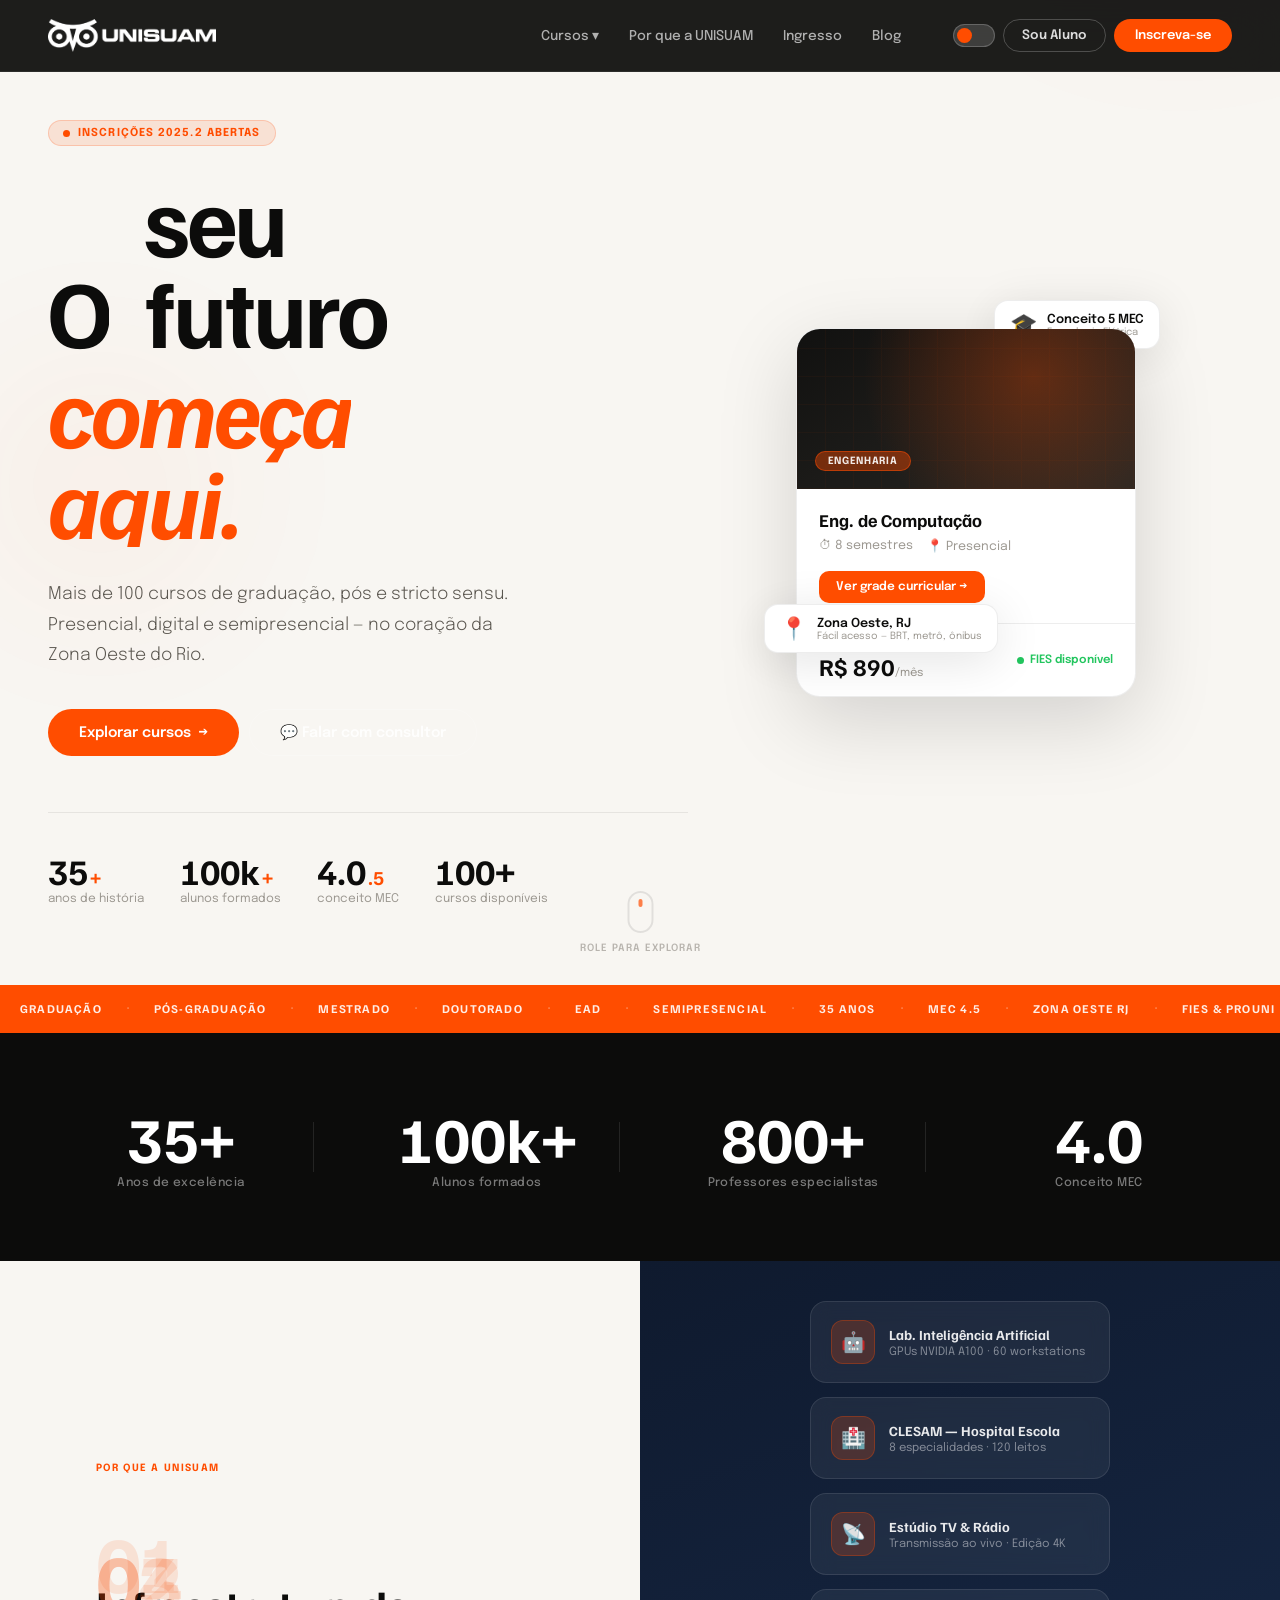
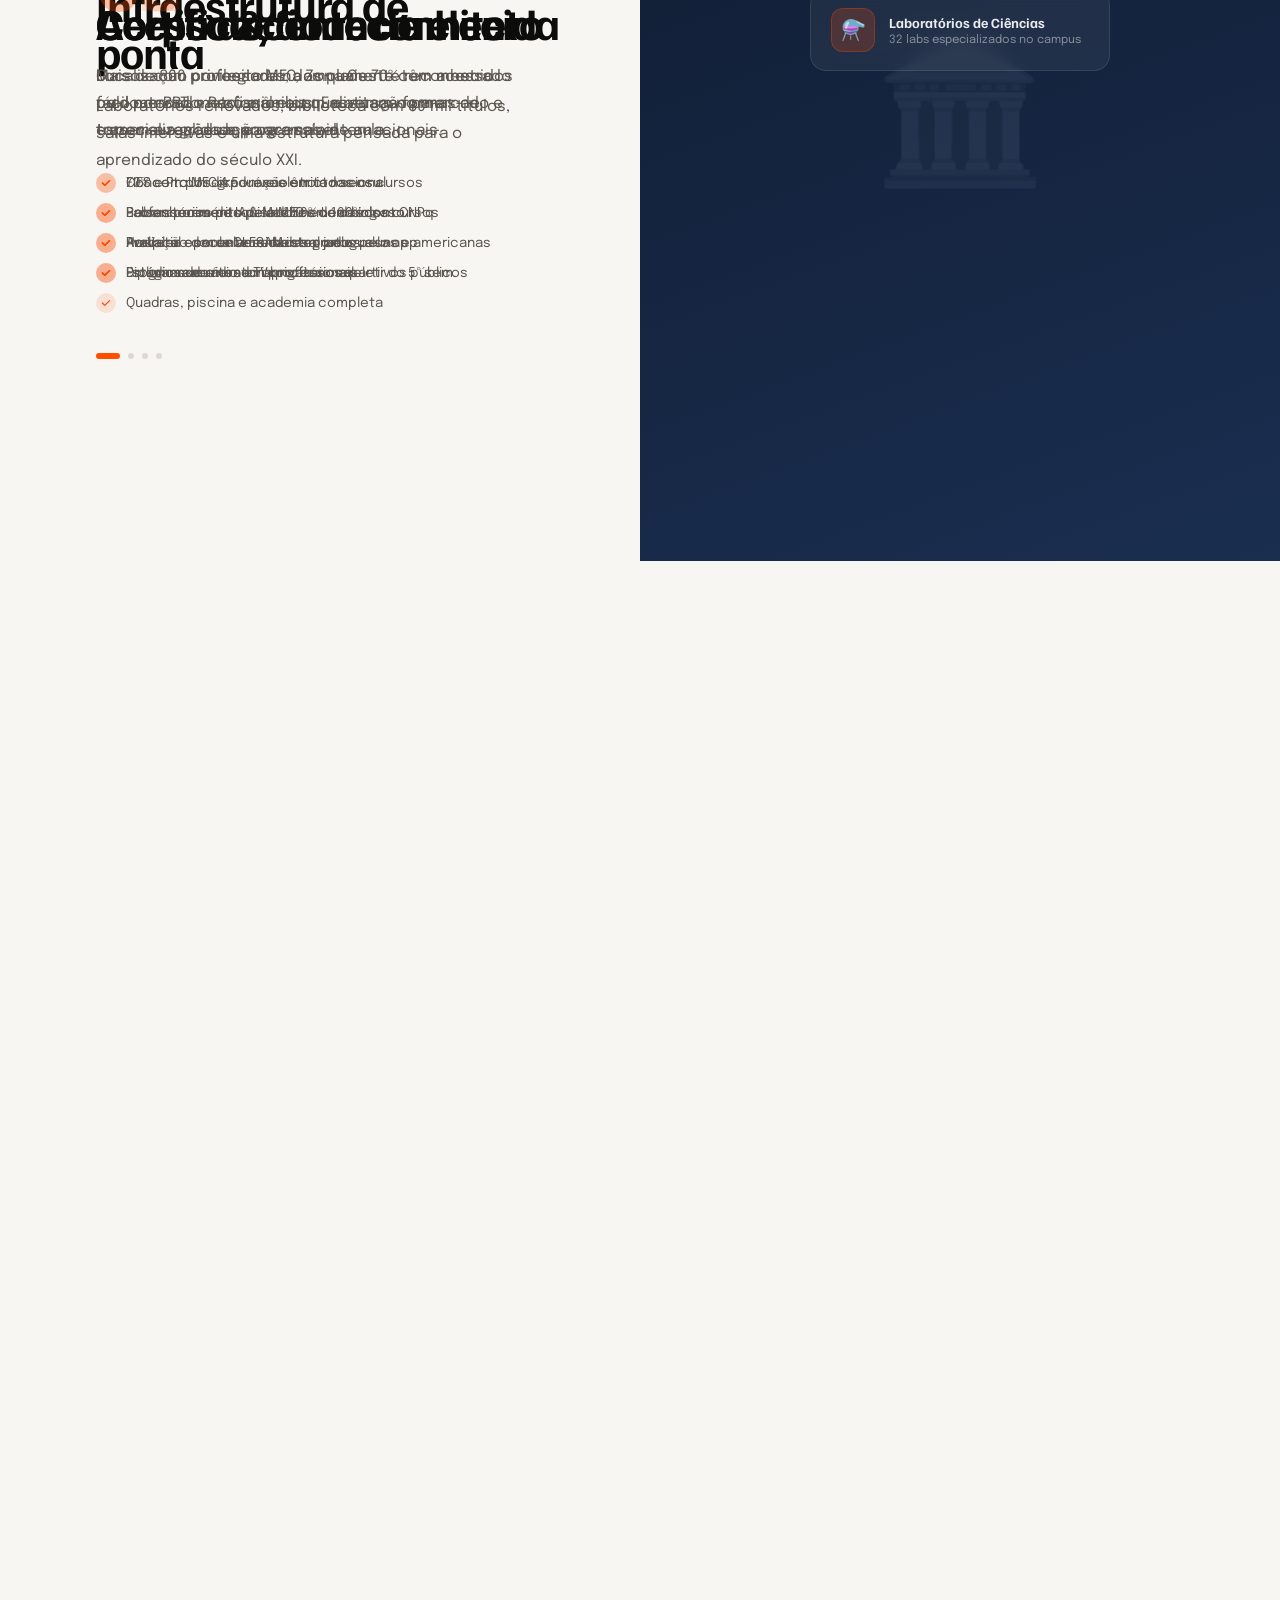
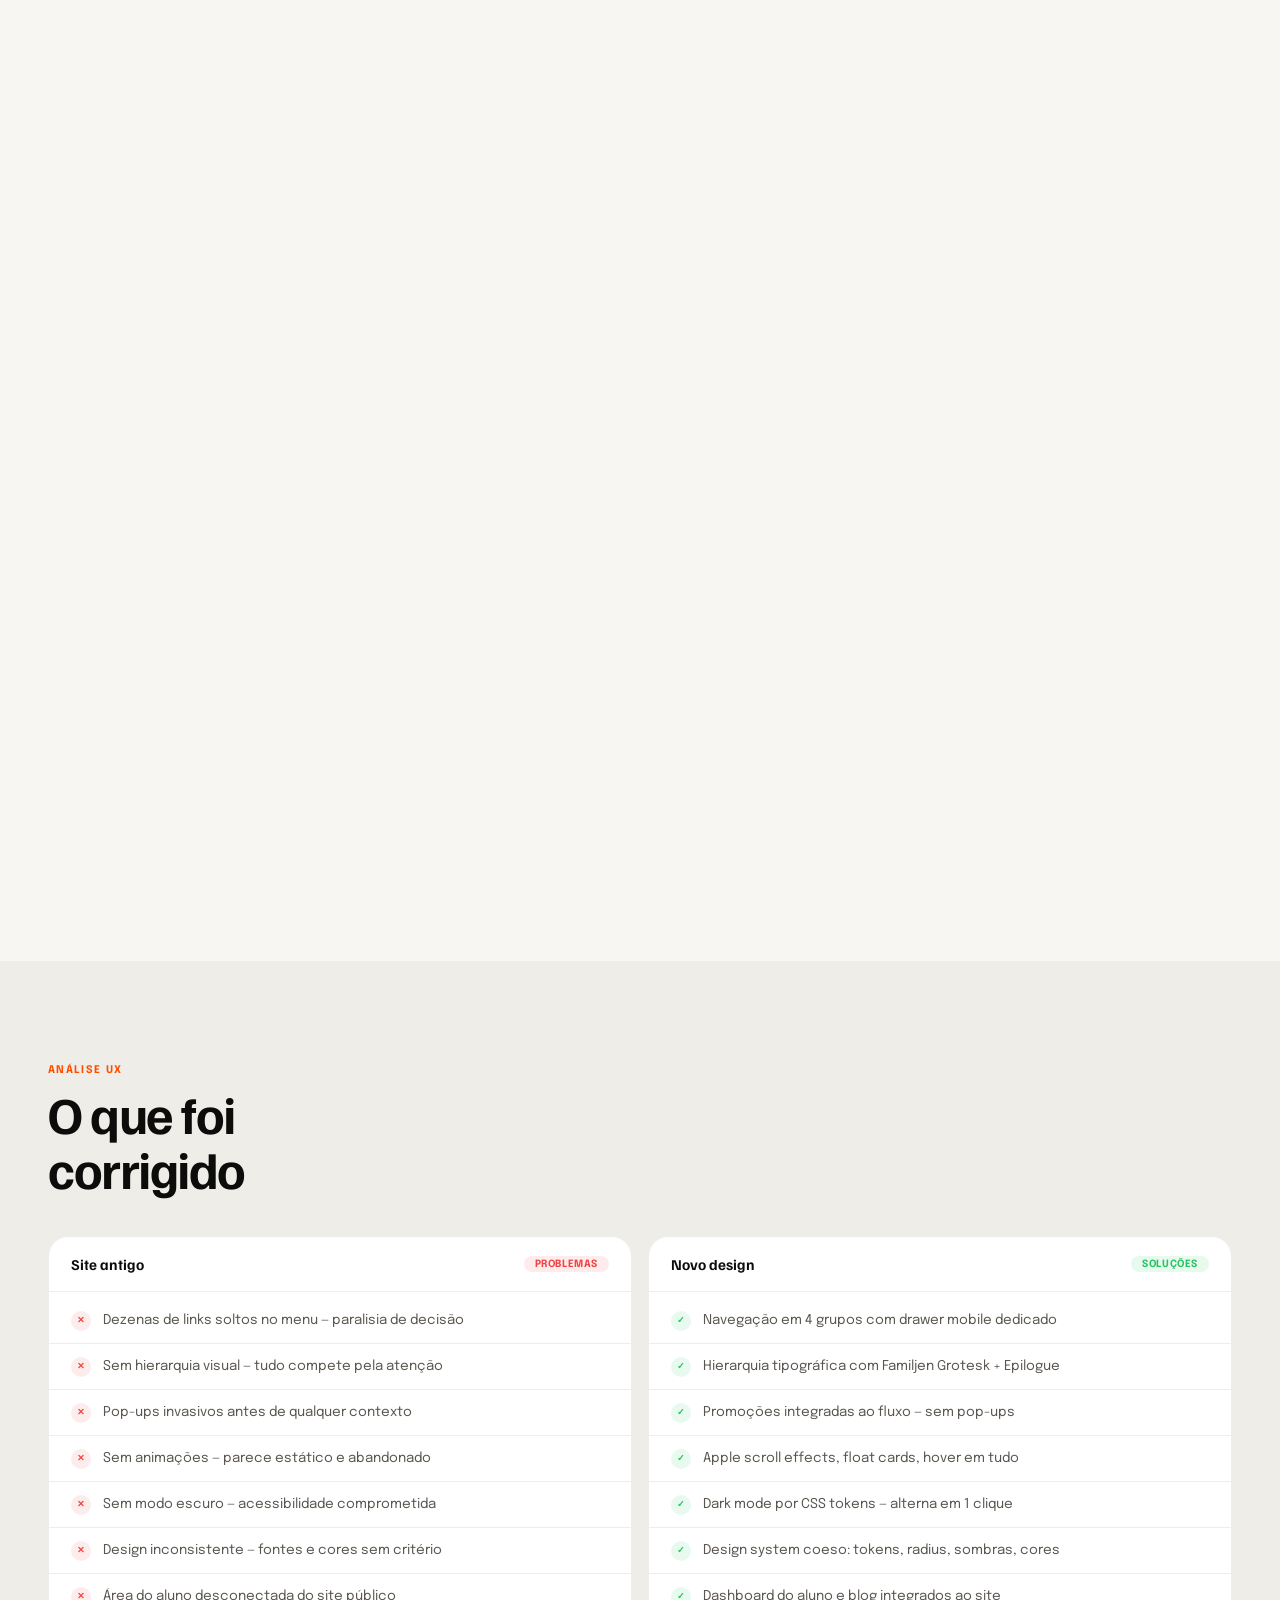
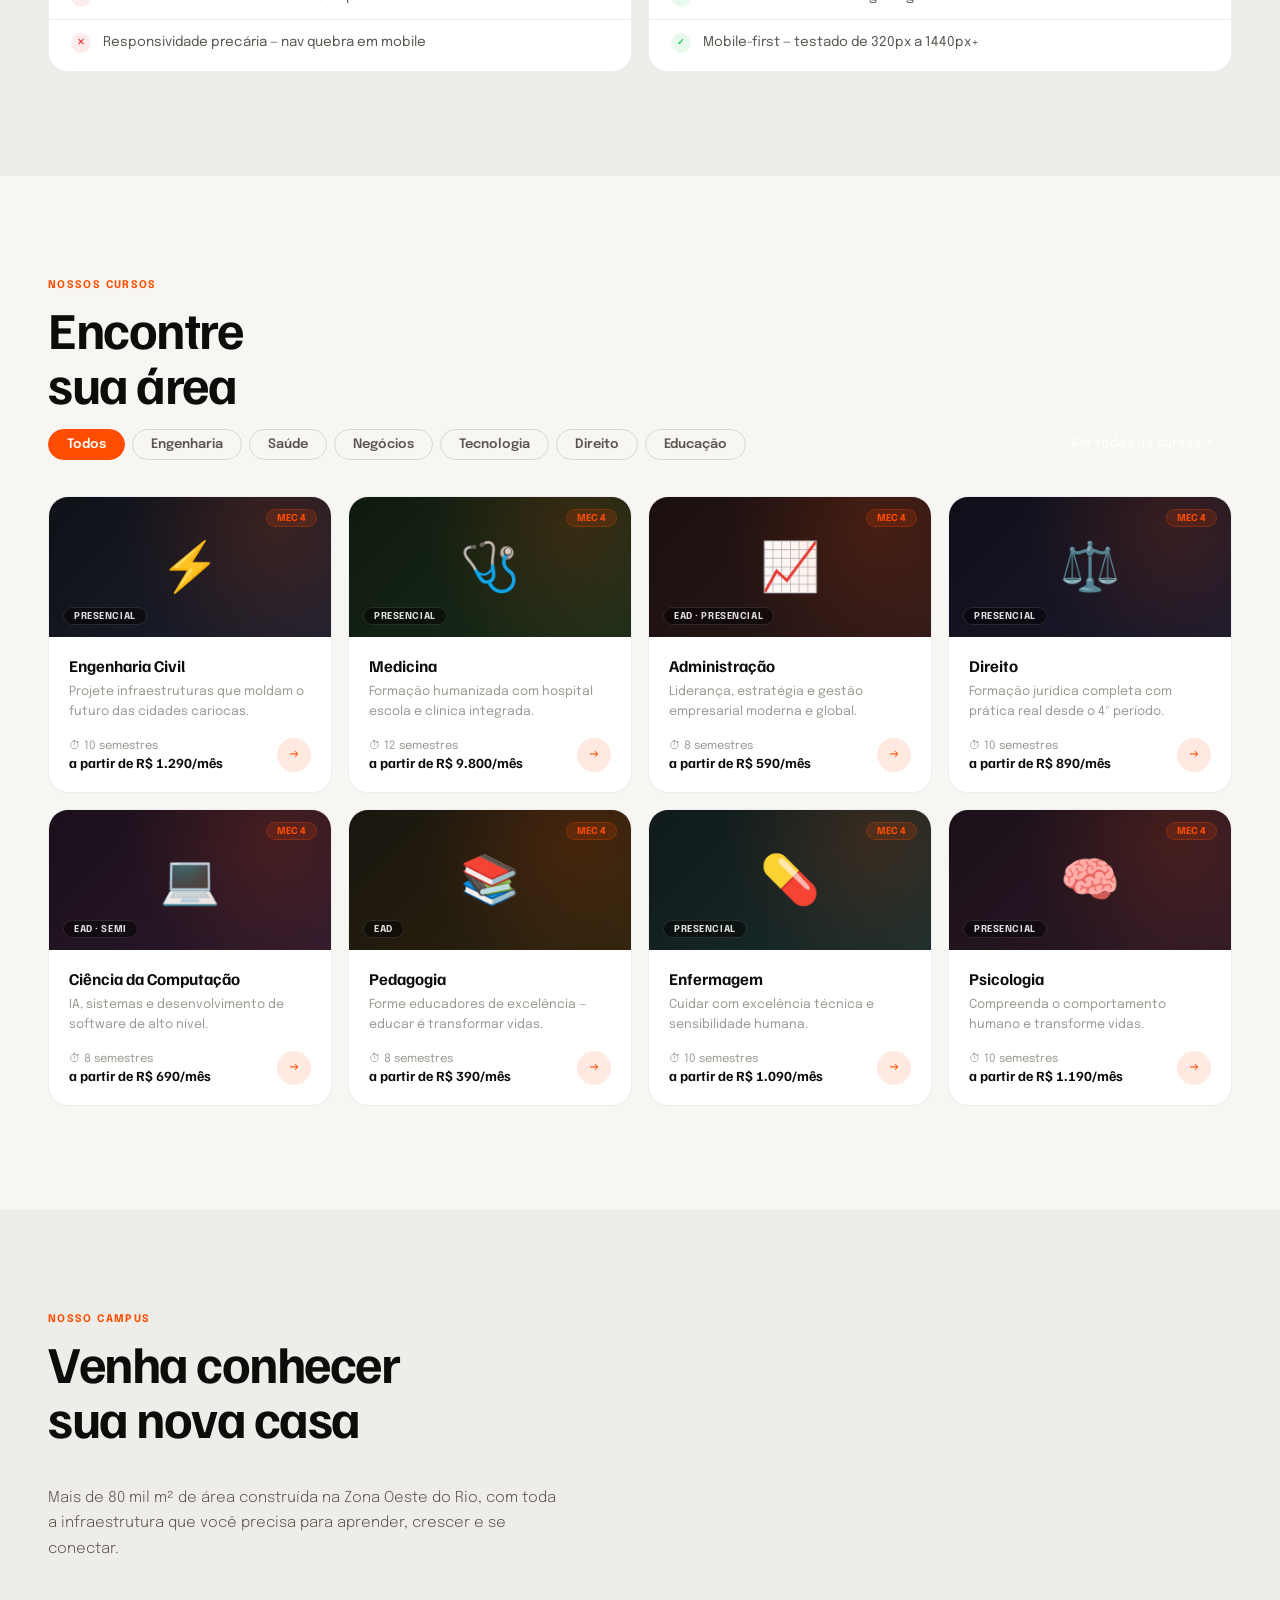
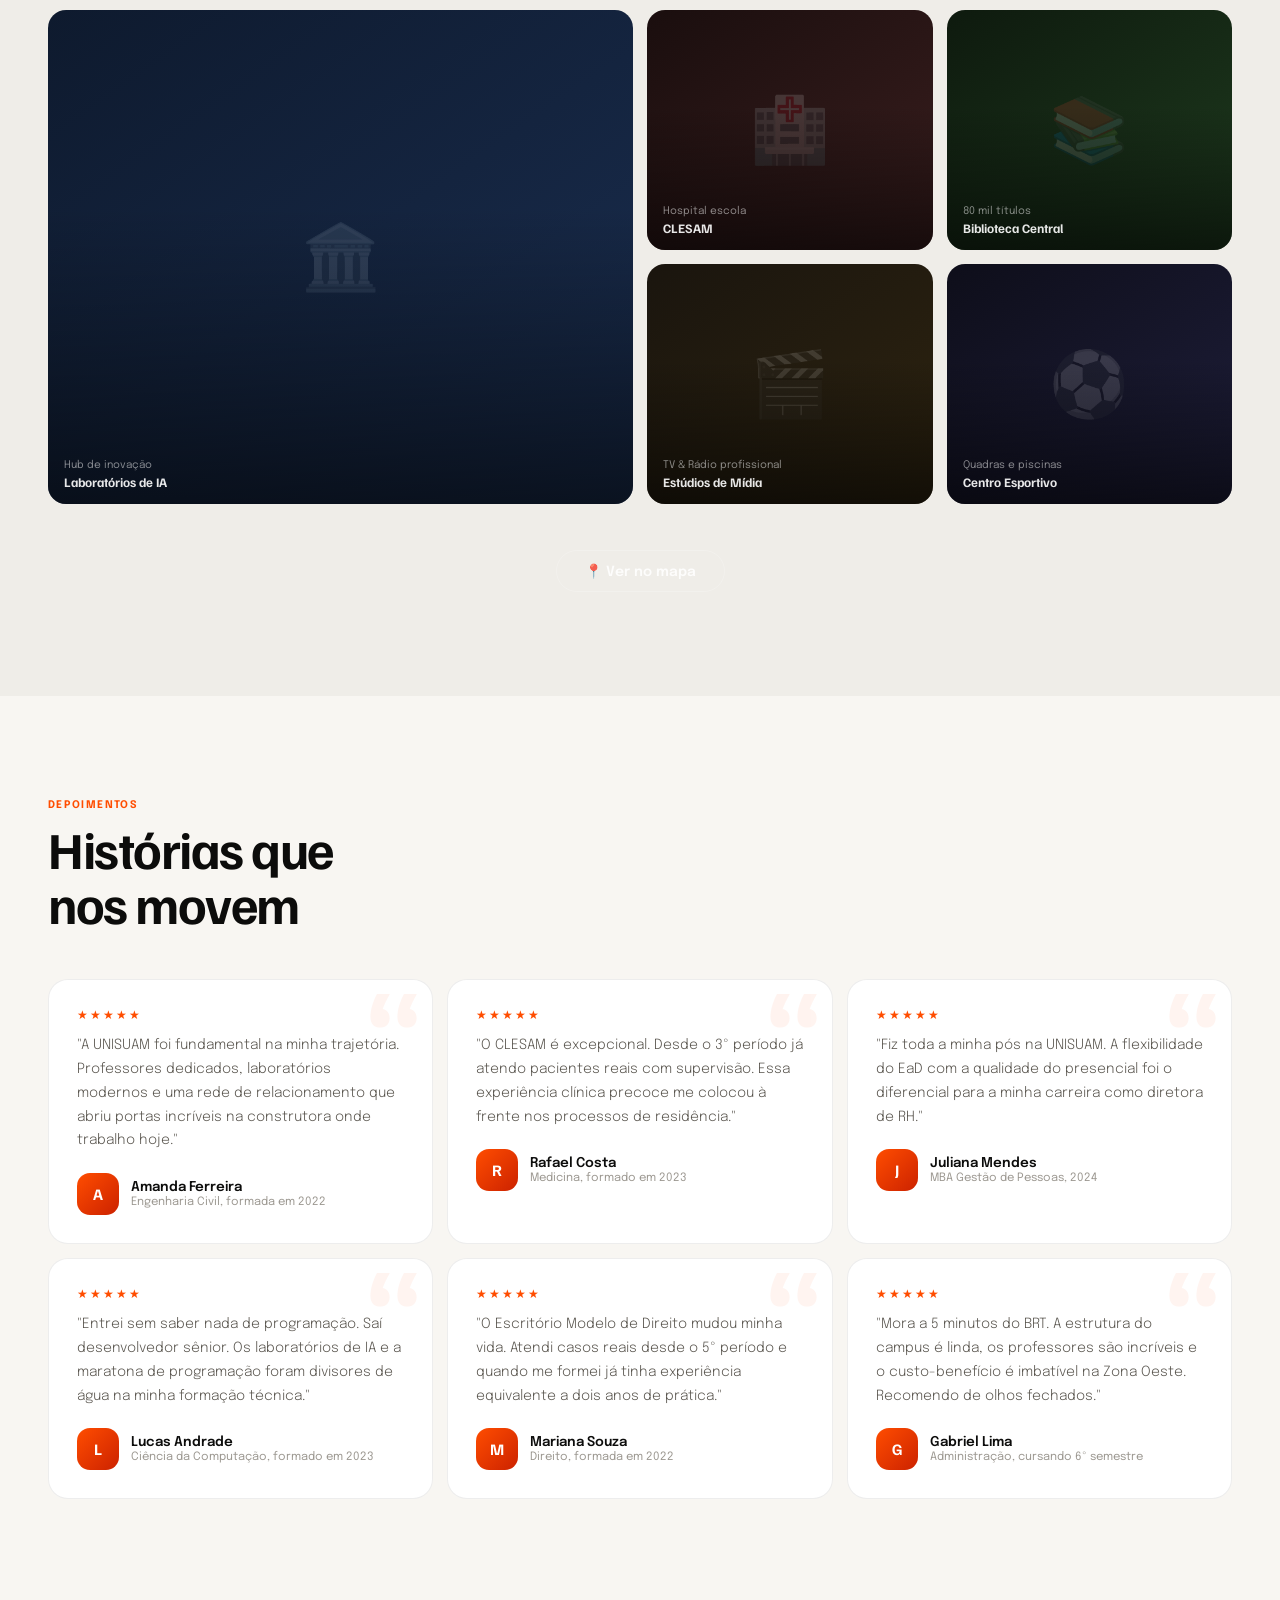
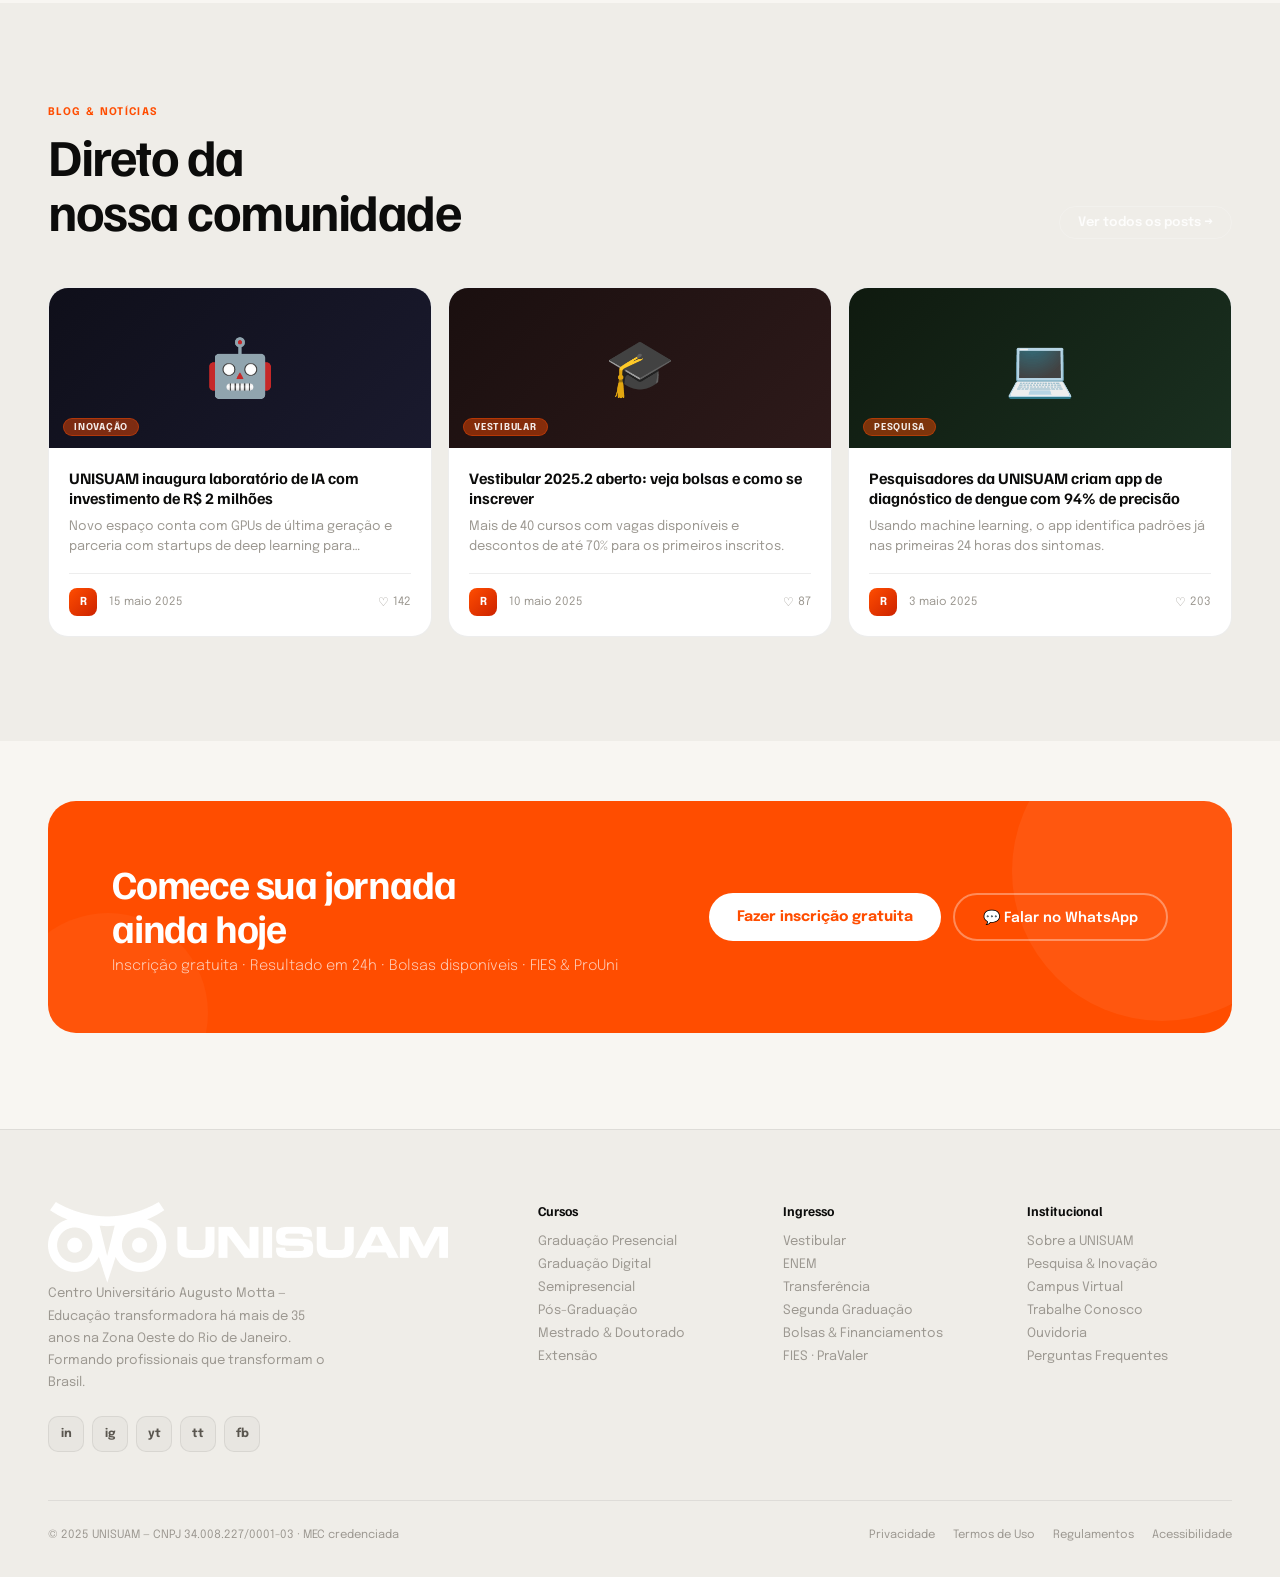
==== index.html @ 943c1421 "navbar" ====
<!DOCTYPE html>
<html lang="pt-BR" data-theme="light">
<head>
<meta charset="UTF-8">
<meta name="viewport" content="width=device-width, initial-scale=1.0">
<meta name="description" content="UNISUAM — Centro Universitário Augusto Motta. Mais de 100 cursos de graduação, pós e stricto sensu no coração da Zona Oeste do Rio de Janeiro.">
<title>UNISUAM — Sua jornada começa aqui</title>
<link rel="preconnect" href="https://fonts.googleapis.com">
<link rel="preconnect" href="https://fonts.gstatic.com" crossorigin>
<link href="https://fonts.googleapis.com/css2?family=Familjen+Grotesk:ital,wght@0,400;0,600;0,700;1,400&family=Epilogue:ital,wght@0,300;0,400;0,500;1,300&display=swap" rel="stylesheet">
<style>
/* ── TOKENS ───────────────────────────────────── */
:root{--o:#FF4D00;--o2:#FF6B2B;--o3:#CC3D00;--og:rgba(255,77,0,.12);--og2:rgba(255,77,0,.06);--bg:#F8F6F2;--bg2:#EFEDE8;--card:#FFFFFF;--surf:#E8E6E1;--surf2:#DDD9D2;--t1:#0C0C0B;--t2:#5A564F;--t3:#9C9891;--brd:rgba(0,0,0,.07);--brd2:rgba(0,0,0,.13);--sh:0 2px 20px rgba(0,0,0,.07);--sh2:0 8px 48px rgba(0,0,0,.11);--sh3:0 24px 80px rgba(0,0,0,.15);--fd:'Familjen Grotesk',sans-serif;--fb:'Epilogue',sans-serif;--r:14px;--rs:8px;--rp:999px;--ease:cubic-bezier(.4,0,.2,1);--spring:cubic-bezier(.34,1.56,.64,1)}
[data-theme="dark"]{--bg:#0E0E0D;--bg2:#141412;--card:#1C1B19;--surf:#252420;--surf2:#2E2D29;--t1:#F2EFE9;--t2:#908C84;--t3:#5A564F;--brd:rgba(255,255,255,.06);--brd2:rgba(255,255,255,.11);--sh:0 2px 20px rgba(0,0,0,.35);--sh2:0 8px 48px rgba(0,0,0,.55);--sh3:0 24px 80px rgba(0,0,0,.7)}
*,*::before,*::after{box-sizing:border-box;margin:0;padding:0}
html{font-size:16px;scroll-behavior:smooth}
body{font-family:var(--fb);background:var(--bg);color:var(--t1);-webkit-font-smoothing:antialiased;overflow-x:hidden;transition:background .35s var(--ease),color .35s var(--ease)}
a{text-decoration:none;color:inherit}img{display:block;max-width:100%}button{cursor:pointer;border:none;background:none;font-family:inherit}
/* scroll bar */
#scroll-bar{position:fixed;top:0;left:0;right:0;height:3px;background:var(--o);transform-origin:left;transform:scaleX(0);z-index:9999;transition:transform .1s linear}
/* NAV */
.nav{position:fixed;inset:0 0 auto;z-index:500;height:64px;display:flex;align-items:center;padding:0 20px;gap:10px;background:rgba(10,10,9,.92);backdrop-filter:blur(22px);-webkit-backdrop-filter:blur(22px);border-bottom:1px solid rgba(255,255,255,.07);transition:background .4s var(--ease),backdrop-filter .4s,border-color .4s,height .3s}
[data-theme="dark"] .nav,[data-theme="light"] .nav{background:rgba(10,10,9,.92)}
.nav.scrolled{background:rgba(10,10,9,.92);backdrop-filter:blur(22px);-webkit-backdrop-filter:blur(22px);border-bottom-color:rgba(255,255,255,.07);height:60px}
[data-theme="dark"] .nav.scrolled,[data-theme="light"] .nav.scrolled{background:rgba(10,10,9,.92)}
.nav-logo{display:flex;align-items:center;flex-shrink:0;margin-right:auto;position:relative;z-index:1}
.nav-logo img{height:30px;width:auto;display:block;object-fit:contain;transition:opacity .2s}
.nav-logo img:hover{opacity:.85}
.nav-links{display:none;gap:2px;align-items:center}
@media(min-width:960px){.nav-links{display:flex}.nav{padding:0 48px;height:72px}.nav.scrolled{height:64px}.nav-logo img{height:34px}}
.nl{font-size:13.5px;font-weight:500;color:rgba(255,255,255,.65);padding:8px 14px;border-radius:var(--rs);transition:all .2s;white-space:nowrap}
.nl:hover{color:#fff;background:rgba(255,255,255,.08)}
.nl-drop{position:relative}
.nl-drop:hover .nl-dropdown{opacity:1;pointer-events:all;transform:translateX(-50%) translateY(0)}
.nl-dropdown{position:absolute;top:calc(100% + 8px);left:50%;transform:translateX(-50%) translateY(-8px);background:var(--card);border:1px solid var(--brd2);border-radius:14px;padding:8px;min-width:180px;box-shadow:var(--sh2);opacity:0;pointer-events:none;transition:all .25s var(--ease);z-index:100}
.nl-dropdown a{display:block;font-size:13px;color:var(--t2);padding:8px 12px;border-radius:8px;transition:all .15s}
.nl-dropdown a:hover{color:var(--t1);background:var(--surf)}
.nav-end{display:flex;align-items:center;gap:8px;margin-left:auto}
@media(min-width:960px){.nav-end{margin-left:28px}}
.t-pill{width:42px;height:23px;border-radius:var(--rp);background:rgba(255,255,255,.15);border:1px solid rgba(255,255,255,.2);position:relative;cursor:pointer;flex-shrink:0;transition:background .3s}
.t-pill::after{content:'';position:absolute;top:3px;left:3px;width:15px;height:15px;background:var(--o);border-radius:50%;transition:transform .3s var(--ease)}
[data-theme="dark"] .t-pill::after{transform:translateX(19px)}
.btn{display:inline-flex;align-items:center;justify-content:center;gap:7px;font-family:var(--fb);font-weight:600;font-size:13px;border-radius:var(--rp);transition:all .22s var(--ease);cursor:pointer;white-space:nowrap;position:relative;overflow:hidden}
.btn::after{content:'';position:absolute;inset:0;background:rgba(255,255,255,0);transition:background .2s}
.btn:hover::after{background:rgba(255,255,255,.08)}
.btn-ghost{padding:9px 18px;color:rgba(255,255,255,.85);border:1px solid rgba(255,255,255,.22);background:transparent}
.btn-ghost:hover{background:rgba(255,255,255,.1);border-color:rgba(255,255,255,.35);color:#fff}
.btn-fill{padding:9px 20px;background:var(--o);color:#fff;border:1px solid transparent}
.btn-fill:hover{background:var(--o2);transform:translateY(-2px);box-shadow:0 8px 28px rgba(255,77,0,.35)}
.ham{display:flex;flex-direction:column;justify-content:center;gap:5px;width:34px;height:34px;padding:5px;border-radius:9px;cursor:pointer;transition:background .2s}
.ham:hover{background:rgba(255,255,255,.1)}
.ham span{display:block;height:2px;border-radius:1px;background:#fff;transition:all .3s var(--ease);transform-origin:center}
.ham.open span:nth-child(1){transform:translateY(7px) rotate(45deg)}
.ham.open span:nth-child(2){opacity:0;transform:scaleX(0)}
.ham.open span:nth-child(3){transform:translateY(-7px) rotate(-45deg)}
@media(min-width:960px){.ham{display:none}}
.drawer{position:fixed;inset:64px 0 0;background:var(--bg);z-index:450;padding:16px 20px 32px;display:flex;flex-direction:column;gap:2px;transform:translateX(105%);transition:transform .4s var(--ease);overflow-y:auto;border-top:1px solid var(--brd)}
.drawer.open{transform:none}
@media(min-width:960px){.drawer{display:none!important}}
.drawer-link{font-size:16px;font-weight:600;color:var(--t2);padding:14px 16px;border-radius:12px;border-bottom:1px solid var(--brd);transition:all .2s;display:flex;align-items:center;justify-content:space-between}
.drawer-link::after{content:'→';font-size:14px;color:var(--t3)}
.drawer-link:hover{background:var(--surf);color:var(--t1);border-color:transparent}
.drawer-actions{display:flex;gap:10px;margin-top:20px;padding-top:20px;border-top:1px solid var(--brd)}
.drawer-actions .btn{flex:1;padding:14px;font-size:14px}
/* HERO */
.hero{min-height:100svh;position:relative;display:flex;flex-direction:column;justify-content:center;padding:110px 20px 80px;overflow:hidden}
.hero-bg-orb{position:absolute;border-radius:50%;pointer-events:none;filter:blur(80px);opacity:.3}
.orb-1{width:600px;height:600px;background:radial-gradient(circle,rgba(255,77,0,.4) 0%,transparent 70%);top:-200px;right:-200px;animation:orb-drift 12s ease-in-out infinite}
.orb-2{width:400px;height:400px;background:radial-gradient(circle,rgba(255,77,0,.2) 0%,transparent 70%);bottom:-100px;left:-100px;animation:orb-drift 16s ease-in-out infinite reverse}
@keyframes orb-drift{0%,100%{transform:translate(0,0) scale(1)}33%{transform:translate(30px,-20px) scale(1.05)}66%{transform:translate(-20px,30px) scale(.95)}}
@media(min-width:960px){.hero{display:grid;grid-template-columns:55% 45%;align-items:center;gap:0;padding:120px 48px 80px;max-width:1320px;margin:0 auto;min-height:100vh}}
.hero-left{position:relative;z-index:1;max-width:640px}
.hero-chip{display:inline-flex;align-items:center;gap:8px;font-size:11px;font-weight:700;letter-spacing:.1em;text-transform:uppercase;color:var(--o);background:var(--og);border:1px solid rgba(255,77,0,.2);padding:6px 14px;border-radius:var(--rp);margin-bottom:28px;opacity:0;transform:translateY(20px);animation:slide-up .6s var(--ease) .2s forwards}
.hero-chip i{width:7px;height:7px;border-radius:50%;background:var(--o);animation:blink 2.2s ease-in-out infinite;flex-shrink:0;font-style:normal}
@keyframes blink{0%,100%{opacity:1}50%{opacity:.25}}
@keyframes slide-up{to{opacity:1;transform:none}}
.hero-h1{font-family:var(--fd);font-size:clamp(52px,10vw,96px);font-weight:700;line-height:.95;letter-spacing:-3px;color:var(--t1);margin-bottom:24px}
.hero-h1 .word{overflow:hidden;display:inline-block;margin-right:.2em}
.hero-h1 .word span{display:inline-block;transform:translateY(110%);transition:transform .7s var(--ease)}
.hero-h1.revealed .word span{transform:none}
.hero-h1 em{font-style:italic;color:var(--o)}
.hero-p{font-size:clamp(15px,2vw,17.5px);font-weight:300;color:var(--t2);line-height:1.75;max-width:460px;margin-bottom:38px;opacity:0;animation:slide-up .6s var(--ease) .8s forwards}
.hero-btns{display:flex;flex-wrap:wrap;gap:10px;margin-bottom:56px;opacity:0;animation:slide-up .6s var(--ease) 1s forwards}
.hero-btns .btn{font-size:14.5px;padding:14px 30px}
.hero-data{display:flex;flex-wrap:wrap;gap:36px;padding-top:40px;border-top:1px solid var(--brd);opacity:0;animation:slide-up .6s var(--ease) 1.2s forwards}
.hd-num{font-family:var(--fd);font-size:36px;font-weight:700;line-height:1;color:var(--t1);margin-bottom:4px;display:flex;align-items:baseline;gap:2px}
.hd-num sup{color:var(--o);font-size:.55em;font-weight:700}
.hd-lbl{font-size:12px;color:var(--t3)}
.hero-right{position:relative;display:flex;justify-content:center;align-items:center;padding-top:60px;min-height:480px}
@media(min-width:960px){.hero-right{padding-top:0;min-height:0}}
.hero-visual-wrap{position:relative;width:min(340px,90vw);opacity:0;animation:slide-up .8s var(--ease) .6s forwards}
.hv-card{background:var(--card);border:1px solid var(--brd);border-radius:24px;box-shadow:var(--sh3);overflow:hidden;animation:float 7s ease-in-out infinite}
@keyframes float{0%,100%{transform:translateY(0)}50%{transform:translateY(-12px)}}
.hvc-top{height:160px;background:linear-gradient(145deg,#111110 0%,#2a2824 100%);position:relative;overflow:hidden;display:flex;align-items:flex-end;padding:18px}
.hvc-top::before{content:'';position:absolute;inset:0;background:radial-gradient(circle at 70% 30%,rgba(255,77,0,.3) 0%,transparent 65%)}
.hvc-mono{position:absolute;inset:0;opacity:.04;background-image:repeating-linear-gradient(0deg,var(--o) 0,var(--o) 1px,transparent 1px,transparent 28px),repeating-linear-gradient(90deg,var(--o) 0,var(--o) 1px,transparent 1px,transparent 28px)}
.hvc-badge{position:relative;z-index:1;font-size:10px;font-weight:700;letter-spacing:.07em;text-transform:uppercase;color:rgba(255,255,255,.9);background:rgba(255,77,0,.4);backdrop-filter:blur(8px);border:1px solid rgba(255,77,0,.5);padding:4px 12px;border-radius:var(--rp)}
.hvc-body{padding:20px 22px}
.hvc-name{font-family:var(--fd);font-size:18px;font-weight:700;color:var(--t1);margin-bottom:7px}
.hvc-meta{display:flex;gap:14px;font-size:12.5px;color:var(--t3);margin-bottom:18px}
.hvc-foot{display:flex;align-items:center;justify-content:space-between;padding:15px 22px;border-top:1px solid var(--brd)}
.hvc-price small{display:block;font-size:10px;color:var(--t3);margin-bottom:2px}
.hvc-price strong{font-family:var(--fd);font-size:24px;font-weight:700;color:var(--t1)}
.hvc-price span{font-size:11.5px;color:var(--t3)}
.hvc-avail{display:flex;align-items:center;gap:6px;font-size:11.5px;font-weight:600;color:#22c55e}
.hvc-avail::before{content:'';width:7px;height:7px;border-radius:50%;background:#22c55e;flex-shrink:0}
.fchip{position:absolute;background:var(--card);border:1px solid var(--brd);border-radius:14px;padding:11px 15px;box-shadow:var(--sh2);display:flex;align-items:center;gap:10px}
.fchip-1{top:-28px;right:-24px;animation:drift1 9s ease-in-out infinite}
.fchip-2{bottom:44px;left:-32px;animation:drift2 11s ease-in-out infinite}
@keyframes drift1{0%,100%{transform:translateY(0) rotate(-1deg)}50%{transform:translateY(-8px) rotate(-1deg)}}
@keyframes drift2{0%,100%{transform:translateY(0) rotate(1deg)}50%{transform:translateY(-6px) rotate(1deg)}}
.fchip-icon{font-size:22px;flex-shrink:0}
.fchip-text{font-size:12.5px;font-weight:600;color:var(--t1);white-space:nowrap}
.fchip-sub{font-size:10px;color:var(--t3);margin-top:1px}
.hero-scroll-hint{position:absolute;bottom:32px;left:50%;transform:translateX(-50%);display:flex;flex-direction:column;align-items:center;gap:10px;opacity:0;animation:fade-in 1s var(--ease) 1.8s forwards}
@keyframes fade-in{to{opacity:.7}}
.scroll-wheel{width:26px;height:42px;border:2px solid var(--brd2);border-radius:var(--rp);position:relative}
.scroll-wheel::after{content:'';position:absolute;top:6px;left:50%;transform:translateX(-50%);width:4px;height:8px;background:var(--o);border-radius:var(--rp);animation:wheel 2s ease-in-out infinite}
@keyframes wheel{0%{opacity:1;transform:translateX(-50%) translateY(0)}100%{opacity:0;transform:translateX(-50%) translateY(16px)}}
.hero-scroll-hint span{font-size:10px;font-weight:600;color:var(--t3);letter-spacing:.1em;text-transform:uppercase}
/* TAPE */
.tape{overflow:hidden;background:var(--o);padding:15px 0;white-space:nowrap}
.tape-track{display:inline-flex;animation:tape 24s linear infinite}
.tape-item{font-family:var(--fd);font-size:12px;font-weight:700;letter-spacing:.1em;text-transform:uppercase;color:rgba(255,255,255,.9);padding:0 20px;display:inline-block}
.tape-dot{color:rgba(255,255,255,.3);padding:0 4px;display:inline-block}
@keyframes tape{to{transform:translateX(-50%)}}
/* METRICS */
.metrics{background:var(--t1);padding:56px 20px}
@media(min-width:960px){.metrics{padding:72px 48px}}
.metrics-inner{max-width:1320px;margin:0 auto;display:grid;grid-template-columns:repeat(2,1fr);gap:40px}
@media(min-width:640px){.metrics-inner{grid-template-columns:repeat(4,1fr)}}
.metric{text-align:center;position:relative}
.metric::after{content:'';position:absolute;right:0;top:20%;bottom:20%;width:1px;background:rgba(255,255,255,.1)}
.metric:last-child::after{display:none}
.metric-num{font-family:var(--fd);font-size:clamp(40px,6vw,64px);font-weight:700;line-height:1;color:#fff;margin-bottom:8px;display:flex;align-items:baseline;justify-content:center;gap:4px}
.metric-num sup{color:var(--o);font-size:.5em;font-weight:700}
.metric-lbl{font-size:12px;color:rgba(255,255,255,.45);font-weight:500;letter-spacing:.04em}
/* STICKY FEATURES */
.features-wrap{position:relative}
.fs-track{height:500vh;position:relative}
.fs-sticky{position:sticky;top:0;height:100vh;overflow:hidden;display:flex;align-items:stretch}
.fs-left{position:relative;width:50%;display:flex;flex-direction:column;justify-content:center;padding:60px 48px;background:var(--bg);z-index:2}
@media(min-width:1200px){.fs-left{padding:80px 80px 80px 96px}}
.fs-eyebrow{font-size:10px;font-weight:700;letter-spacing:.13em;text-transform:uppercase;color:var(--o);margin-bottom:48px}
.fs-item{position:absolute;opacity:0;transform:translateY(40px);transition:opacity .5s var(--ease),transform .5s var(--ease);pointer-events:none;padding:0 48px 0 0}
.fs-item.active{opacity:1;transform:none;position:relative;pointer-events:all}
.fs-item-num{font-family:var(--fd);font-size:80px;font-weight:700;color:var(--og);line-height:1;margin-bottom:-20px;letter-spacing:-3px}
.fs-item h2{font-family:var(--fd);font-size:clamp(28px,3.5vw,44px);font-weight:700;letter-spacing:-1.2px;line-height:1.08;color:var(--t1);margin-bottom:18px}
.fs-item p{font-size:15.5px;color:var(--t2);line-height:1.75;max-width:420px;margin-bottom:28px}
.fs-item ul{list-style:none;display:flex;flex-direction:column;gap:10px}
.fs-item ul li{display:flex;align-items:center;gap:10px;font-size:13.5px;color:var(--t2)}
.fs-item ul li::before{content:'';width:20px;height:20px;border-radius:50%;flex-shrink:0;background:var(--og) url("data:image/svg+xml,%3Csvg xmlns='http://www.w3.org/2000/svg' viewBox='0 0 20 20' fill='%23FF4D00'%3E%3Cpath d='M16.707 5.293a1 1 0 010 1.414l-8 8a1 1 0 01-1.414 0l-4-4a1 1 0 011.414-1.414L8 12.586l7.293-7.293a1 1 0 011.414 0z'/%3E%3C/svg%3E") center/12px no-repeat}
.fs-dots{display:flex;gap:8px;margin-top:40px}
.fs-dot{width:6px;height:6px;border-radius:50%;background:var(--surf2);transition:all .3s;cursor:pointer}
.fs-dot.on{width:24px;border-radius:3px;background:var(--o)}
.fs-right{width:50%;position:relative;overflow:hidden}
.fs-visual{position:absolute;inset:0;opacity:0;transition:opacity .6s var(--ease);display:flex;align-items:center;justify-content:center}
.fs-visual.active{opacity:1}
.fs-visual-inner{width:100%;height:100%;position:relative;overflow:hidden}
.fsv-1{background:linear-gradient(160deg,#0f1a2e 0%,#1a2e50 100%)}
.fsv-2{background:linear-gradient(160deg,#0f1f0f 0%,#1a3020 100%)}
.fsv-3{background:linear-gradient(160deg,#1a1a0f 0%,#2e2c10 100%)}
.fsv-4{background:linear-gradient(160deg,#1f0f1f 0%,#2e1030 100%)}
.fsv-icon{font-size:140px;opacity:.08;position:absolute;top:50%;left:50%;transform:translate(-50%,-50%)}
.fsv-cards{position:relative;z-index:1;display:flex;flex-direction:column;gap:14px;padding:40px;width:100%;max-width:380px;margin:0 auto}
.fsv-card{background:rgba(255,255,255,.06);border:1px solid rgba(255,255,255,.1);border-radius:16px;padding:18px 20px;backdrop-filter:blur(10px);display:flex;align-items:center;gap:14px}
.fsv-card-icon{width:44px;height:44px;border-radius:12px;background:rgba(255,77,0,.2);border:1px solid rgba(255,77,0,.3);display:flex;align-items:center;justify-content:center;font-size:20px;flex-shrink:0}
.fsv-card-title{font-family:var(--fd);font-size:14px;font-weight:700;color:rgba(255,255,255,.9);margin-bottom:3px}
.fsv-card-sub{font-size:11.5px;color:rgba(255,255,255,.45)}
@media(max-width:767px){.fs-track{height:auto}.fs-sticky{position:relative;height:auto;flex-direction:column}.fs-left{width:100%;padding:60px 20px 40px}.fs-right{width:100%;height:320px}.fs-item{position:static!important;opacity:1!important;transform:none!important;display:none}.fs-item.active{display:block}.fs-dots{justify-content:flex-start}}
/* SHARED */
.section-inner{max-width:1320px;margin:0 auto}
.eyebrow{font-size:10.5px;font-weight:700;letter-spacing:.13em;text-transform:uppercase;color:var(--o);margin-bottom:12px;display:block}
.sec-h2{font-family:var(--fd);font-size:clamp(30px,4.5vw,52px);font-weight:700;letter-spacing:-1.5px;line-height:1.05;color:var(--t1);margin-bottom:40px}
/* CRITIQUE */
.critique{padding:80px 20px;background:var(--bg2)}
@media(min-width:960px){.critique{padding:104px 48px}}
.crit-inner{max-width:1320px;margin:0 auto}
.crit-grid{display:grid;gap:16px}
@media(min-width:640px){.crit-grid{grid-template-columns:1fr 1fr}}
.crit-card{background:var(--card);border-radius:20px;border:1px solid var(--brd);overflow:hidden}
.crit-head{padding:18px 22px;border-bottom:1px solid var(--brd);display:flex;align-items:center;justify-content:space-between}
.crit-head h3{font-family:var(--fd);font-size:15px;font-weight:700;color:var(--t1)}
.ctag{font-size:10px;font-weight:700;letter-spacing:.06em;text-transform:uppercase;padding:3px 11px;border-radius:var(--rp)}
.ctag-bad{background:rgba(239,68,68,.1);color:#ef4444}
.ctag-good{background:rgba(34,197,94,.1);color:#22c55e}
.crit-items{list-style:none;padding:6px 0}
.ci{display:flex;align-items:flex-start;gap:12px;padding:12px 22px;font-size:13.5px;color:var(--t2);line-height:1.55;border-bottom:1px solid var(--brd);transition:background .15s}
.ci:last-child{border-bottom:none}
.ci:hover{background:var(--bg2)}
.ci-icon{width:20px;height:20px;border-radius:50%;display:flex;align-items:center;justify-content:center;font-size:9px;font-weight:800;flex-shrink:0;margin-top:1px}
.ci-icon.bad{background:rgba(239,68,68,.1);color:#ef4444}
.ci-icon.good{background:rgba(34,197,94,.1);color:#22c55e}
/* COURSES */
.courses{padding:80px 20px}
@media(min-width:960px){.courses{padding:104px 48px}}
.courses-top{display:flex;flex-direction:column;gap:20px;margin-bottom:36px}
@media(min-width:640px){.courses-top{flex-direction:row;align-items:flex-end;justify-content:space-between}}
.pills{display:flex;flex-wrap:wrap;gap:7px;margin-top:18px}
.pill{font-size:13px;font-weight:600;padding:8px 18px;border-radius:var(--rp);border:1px solid var(--brd2);color:var(--t2);background:transparent;cursor:pointer;transition:all .2s}
.pill:hover,.pill.on{background:var(--o);color:#fff;border-color:var(--o)}
@media(max-width:639px){.c-scroll-wrap{overflow-x:auto;scroll-snap-type:x mandatory;-webkit-overflow-scrolling:touch;margin:0 -20px;padding:0 20px 16px;scrollbar-width:none}.c-scroll-wrap::-webkit-scrollbar{display:none}.c-grid{display:flex;gap:14px;width:max-content}.c-card{width:270px;scroll-snap-align:start}}
@media(min-width:640px){.c-grid{display:grid;grid-template-columns:repeat(auto-fill,minmax(270px,1fr));gap:16px}}
.c-card{background:var(--card);border:1px solid var(--brd);border-radius:20px;overflow:hidden;cursor:pointer;transition:transform .28s var(--ease),box-shadow .28s var(--ease),border-color .28s;position:relative}
.c-card:hover{transform:translateY(-6px) scale(1.01);box-shadow:var(--sh3);border-color:rgba(255,77,0,.25)}
.c-card.hidden{display:none}
.c-thumb{height:140px;display:flex;align-items:center;justify-content:center;font-size:48px;position:relative;overflow:hidden}
.ct-1{background:linear-gradient(135deg,#0f1117 0%,#1e2030 100%)}
.ct-2{background:linear-gradient(135deg,#0f1a0f 0%,#1a2e1a 100%)}
.ct-3{background:linear-gradient(135deg,#1a0f0f 0%,#2e1a1a 100%)}
.ct-4{background:linear-gradient(135deg,#0f0f1a 0%,#1a1a2e 100%)}
.ct-5{background:linear-gradient(135deg,#1a0f1a 0%,#2e1a2e 100%)}
.ct-6{background:linear-gradient(135deg,#1a160f 0%,#2e240f 100%)}
.ct-7{background:linear-gradient(135deg,#101a1a 0%,#1a2e2e 100%)}
.ct-8{background:linear-gradient(135deg,#1a101a 0%,#2e1a28 100%)}
.c-thumb::after{content:'';position:absolute;inset:0;background:radial-gradient(circle at 80% 20%,rgba(255,77,0,.15) 0%,transparent 60%)}
.c-modal-tag{position:absolute;bottom:12px;left:14px;font-size:9.5px;font-weight:700;letter-spacing:.06em;text-transform:uppercase;color:rgba(255,255,255,.85);background:rgba(0,0,0,.45);backdrop-filter:blur(6px);border:1px solid rgba(255,255,255,.12);padding:3px 10px;border-radius:var(--rp);z-index:1}
.c-mec{position:absolute;top:12px;right:14px;font-size:9.5px;font-weight:700;color:var(--o);background:rgba(255,77,0,.15);backdrop-filter:blur(6px);border:1px solid rgba(255,77,0,.25);padding:3px 10px;border-radius:var(--rp);z-index:1}
.c-body{padding:18px 20px 20px}
.c-name{font-family:var(--fd);font-size:16.5px;font-weight:700;color:var(--t1);margin-bottom:6px}
.c-desc{font-size:12.5px;color:var(--t3);line-height:1.55;margin-bottom:16px;min-height:40px}
.c-foot{display:flex;align-items:center;justify-content:space-between}
.c-meta{display:flex;flex-direction:column;gap:2px}
.c-dur{font-size:11.5px;color:var(--t3)}
.c-price{font-family:var(--fd);font-size:14px;font-weight:700;color:var(--t1)}
.c-arrow{width:34px;height:34px;border-radius:50%;background:var(--og);color:var(--o);display:flex;align-items:center;justify-content:center;font-size:14px;transition:all .22s;flex-shrink:0}
.c-card:hover .c-arrow{background:var(--o);color:#fff;transform:scale(1.1)}
/* MODAL */
.modal-overlay{position:fixed;inset:0;background:rgba(12,12,11,.6);backdrop-filter:blur(8px);z-index:800;display:flex;align-items:flex-end;opacity:0;pointer-events:none;transition:opacity .3s var(--ease)}
@media(min-width:640px){.modal-overlay{align-items:center;justify-content:center}}
.modal-overlay.open{opacity:1;pointer-events:all}
.modal-box{background:var(--card);border-radius:28px 28px 0 0;width:100%;max-height:92vh;overflow-y:auto;transform:translateY(100%);transition:transform .45s var(--spring)}
@media(min-width:640px){.modal-box{border-radius:28px;width:min(900px,95vw);max-height:88vh;transform:translateY(40px) scale(.97)}}
.modal-overlay.open .modal-box{transform:none}
.modal-handle{width:40px;height:5px;background:var(--surf2);border-radius:var(--rp);margin:12px auto 0}
@media(min-width:640px){.modal-handle{display:none}}
.modal-hero{height:180px;position:relative;overflow:hidden;display:flex;align-items:flex-end;padding:20px 28px}
@media(min-width:640px){.modal-hero{height:220px}}
.modal-hero-emoji{font-size:80px;position:absolute;top:50%;right:32px;transform:translateY(-50%);opacity:.18}
.modal-hero-badge{position:relative;z-index:1;font-size:11px;font-weight:700;letter-spacing:.07em;text-transform:uppercase;color:rgba(255,255,255,.9);background:rgba(255,77,0,.4);backdrop-filter:blur(8px);border:1px solid rgba(255,77,0,.5);padding:5px 14px;border-radius:var(--rp)}
.modal-body{padding:24px 28px 36px}
@media(min-width:640px){.modal-body{padding:32px 40px 48px}}
.modal-close{position:absolute;top:16px;right:16px;width:34px;height:34px;border-radius:50%;background:rgba(0,0,0,.3);backdrop-filter:blur(6px);color:#fff;font-size:16px;display:flex;align-items:center;justify-content:center;cursor:pointer;z-index:10;transition:all .2s}
.modal-close:hover{background:rgba(255,77,0,.5);transform:scale(1.1)}
.modal-title{font-family:var(--fd);font-size:clamp(22px,4vw,32px);font-weight:700;letter-spacing:-.8px;color:var(--t1);margin-bottom:8px}
.modal-meta{display:flex;flex-wrap:wrap;gap:14px;margin-bottom:24px}
.modal-meta span{font-size:13px;color:var(--t2);display:flex;align-items:center;gap:5px}
.modal-tabs{display:flex;gap:4px;border-bottom:1px solid var(--brd);margin-bottom:28px;overflow-x:auto;scrollbar-width:none}
.modal-tabs::-webkit-scrollbar{display:none}
.mtab{font-size:13px;font-weight:600;padding:10px 16px;color:var(--t3);border-bottom:2px solid transparent;white-space:nowrap;cursor:pointer;transition:all .2s;margin-bottom:-1px}
.mtab.on{color:var(--o);border-bottom-color:var(--o)}
.mtab:hover{color:var(--t1)}
.modal-panel{display:none}
.modal-panel.on{display:block}
.curriculum-grid{display:grid;gap:12px}
@media(min-width:640px){.curriculum-grid{grid-template-columns:1fr 1fr}}
.sem-block{background:var(--bg2);border-radius:14px;padding:16px 18px;border:1px solid var(--brd)}
.sem-label{font-family:var(--fd);font-size:11px;font-weight:700;letter-spacing:.08em;text-transform:uppercase;color:var(--o);margin-bottom:10px}
.sem-block ul{list-style:none}
.sem-block li{font-size:12.5px;color:var(--t2);padding:5px 0;border-bottom:1px solid var(--brd);display:flex;align-items:center;gap:7px}
.sem-block li:last-child{border-bottom:none}
.sem-block li::before{content:'';width:5px;height:5px;border-radius:50%;background:var(--o);flex-shrink:0}
.career-tags{display:flex;flex-wrap:wrap;gap:8px;margin-bottom:24px}
.career-tag{font-size:12.5px;font-weight:600;padding:7px 16px;border-radius:var(--rp);background:var(--og);color:var(--o);border:1px solid rgba(255,77,0,.2)}
.scholarship-list{display:flex;flex-direction:column;gap:10px}
.schol-item{display:flex;align-items:center;gap:14px;padding:14px 18px;background:var(--bg2);border-radius:12px;border:1px solid var(--brd)}
.schol-icon{font-size:22px}
.schol-name{font-size:14px;font-weight:600;color:var(--t1)}
.schol-desc{font-size:12px;color:var(--t3);margin-top:2px}
.schol-badge{margin-left:auto;font-size:11px;font-weight:700;padding:3px 10px;border-radius:var(--rp);background:rgba(34,197,94,.1);color:#22c55e;white-space:nowrap}
.modal-cta{display:flex;gap:12px;flex-wrap:wrap;margin-top:32px;padding-top:28px;border-top:1px solid var(--brd)}
.modal-cta .btn{font-size:14px;padding:13px 28px}
/* CAMPUS */
.campus{padding:80px 20px;background:var(--bg2);overflow:hidden}
@media(min-width:960px){.campus{padding:104px 48px}}
.campus-inner{max-width:1320px;margin:0 auto}
.campus-grid{display:grid;grid-template-columns:1fr 1fr;gap:14px;margin-top:48px}
@media(min-width:640px){.campus-grid{grid-template-columns:repeat(3,1fr)}}
@media(min-width:960px){.campus-grid{grid-template-columns:repeat(4,1fr);grid-template-rows:240px 240px}}
.campus-item{border-radius:18px;overflow:hidden;position:relative;background:var(--surf);min-height:150px;cursor:pointer;transition:transform .3s var(--ease),box-shadow .3s}
.campus-item:hover{transform:scale(1.02);box-shadow:var(--sh2)}
@media(min-width:960px){.campus-item:nth-child(1){grid-column:span 2;grid-row:span 2}.campus-item{min-height:auto}}
.campus-item-bg{position:absolute;inset:0;display:flex;align-items:center;justify-content:center;font-size:64px;opacity:.15}
.campus-item-overlay{position:absolute;inset:0;background:linear-gradient(to top,rgba(0,0,0,.6) 0%,transparent 60%)}
.campus-item-label{position:absolute;bottom:14px;left:16px;font-family:var(--fd);font-size:13px;font-weight:700;color:rgba(255,255,255,.9)}
.campus-item-sub{position:absolute;bottom:34px;left:16px;font-size:10.5px;color:rgba(255,255,255,.5)}
.ci-bg-1{background:linear-gradient(145deg,#0e1a2e 0%,#1a2e50 100%)}
.ci-bg-2{background:linear-gradient(145deg,#1a0e0e 0%,#3a1e1e 100%)}
.ci-bg-3{background:linear-gradient(145deg,#0e1a0e 0%,#1e3a1e 100%)}
.ci-bg-4{background:linear-gradient(145deg,#1a150e 0%,#2e2410 100%)}
.ci-bg-5{background:linear-gradient(145deg,#0e0e1a 0%,#1e1e3a 100%)}
.ci-bg-6{background:linear-gradient(145deg,#1a0e1a 0%,#2e1030 100%)}
/* TESTIMONIALS */
.testi{padding:80px 20px}
@media(min-width:960px){.testi{padding:104px 48px}}
.t-grid{display:grid;gap:14px;margin-top:48px}
@media(min-width:640px){.t-grid{grid-template-columns:1fr 1fr}}
@media(min-width:1024px){.t-grid{grid-template-columns:1fr 1fr 1fr}}
.t-card{background:var(--card);border:1px solid var(--brd);border-radius:20px;padding:28px;position:relative;overflow:hidden;cursor:default;transition:transform .3s var(--ease),box-shadow .3s}
.t-card:hover{transform:translateY(-4px);box-shadow:var(--sh2)}
.t-card::before{content:'\201C';font-family:var(--fd);font-size:120px;font-weight:700;color:var(--o);opacity:.06;position:absolute;top:-16px;right:10px;line-height:1;pointer-events:none}
.t-stars{color:var(--o);font-size:12px;margin-bottom:12px;letter-spacing:2px}
.t-quote{font-size:14px;color:var(--t2);line-height:1.7;margin-bottom:20px;font-weight:300}
.t-author{display:flex;align-items:center;gap:12px}
.t-av{width:42px;height:42px;border-radius:13px;background:linear-gradient(135deg,var(--o),#cc2200);display:flex;align-items:center;justify-content:center;font-family:var(--fd);font-size:16px;font-weight:700;color:#fff;flex-shrink:0}
.t-name{font-size:13.5px;font-weight:600;color:var(--t1)}
.t-role{font-size:11.5px;color:var(--t3);margin-top:2px}
/* BLOG PREVIEW */
.blog-preview{padding:80px 20px;background:var(--bg2)}
@media(min-width:960px){.blog-preview{padding:104px 48px}}
.blog-grid{display:grid;gap:16px;margin-top:48px}
@media(min-width:640px){.blog-grid{grid-template-columns:1fr 1fr}}
@media(min-width:1024px){.blog-grid{grid-template-columns:1fr 1fr 1fr}}
.blog-card{background:var(--card);border:1px solid var(--brd);border-radius:20px;overflow:hidden;cursor:pointer;transition:transform .28s var(--ease),box-shadow .28s;display:flex;flex-direction:column}
.blog-card:hover{transform:translateY(-6px);box-shadow:var(--sh2)}
.bc-thumb{height:160px;display:flex;align-items:center;justify-content:center;font-size:56px;position:relative;overflow:hidden}
.bc-cat{position:absolute;bottom:12px;left:14px;font-size:9.5px;font-weight:700;letter-spacing:.08em;text-transform:uppercase;color:rgba(255,255,255,.9);background:rgba(255,77,0,.45);backdrop-filter:blur(6px);border:1px solid rgba(255,77,0,.4);padding:3px 10px;border-radius:var(--rp)}
.bc-body{padding:20px;flex:1;display:flex;flex-direction:column}
.bc-title{font-family:var(--fd);font-size:16px;font-weight:700;color:var(--t1);line-height:1.3;margin-bottom:8px;display:-webkit-box;-webkit-line-clamp:2;-webkit-box-orient:vertical;overflow:hidden}
.bc-excerpt{font-size:13px;color:var(--t3);line-height:1.55;display:-webkit-box;-webkit-line-clamp:2;-webkit-box-orient:vertical;overflow:hidden;flex:1;margin-bottom:16px}
.bc-foot{display:flex;align-items:center;gap:12px;padding-top:14px;border-top:1px solid var(--brd)}
.bc-av{width:28px;height:28px;border-radius:8px;background:linear-gradient(135deg,var(--o),#cc2200);display:flex;align-items:center;justify-content:center;font-size:11px;font-weight:700;color:#fff;flex-shrink:0}
.bc-date{font-size:11.5px;color:var(--t3)}
.bc-likes{margin-left:auto;font-size:11.5px;color:var(--t3);display:flex;align-items:center;gap:4px}
/* CTA */
.cta-wrap{padding:40px 20px 72px}
@media(min-width:960px){.cta-wrap{padding:60px 48px 96px}}
.cta-block{max-width:1320px;margin:0 auto;background:var(--o);border-radius:28px;padding:52px 32px;position:relative;overflow:hidden;display:flex;flex-direction:column;gap:32px}
@media(min-width:640px){.cta-block{flex-direction:row;align-items:center;justify-content:space-between;padding:60px 64px;gap:48px}}
.cta-block::before{content:'';position:absolute;right:-80px;top:-80px;width:300px;height:300px;border-radius:50%;background:rgba(255,255,255,.06);pointer-events:none}
.cta-block::after{content:'';position:absolute;left:-40px;bottom:-80px;width:200px;height:200px;border-radius:50%;background:rgba(255,255,255,.04);pointer-events:none}
.cta-txt{position:relative;z-index:1}
.cta-txt h2{font-family:var(--fd);font-size:clamp(24px,3.5vw,40px);font-weight:700;letter-spacing:-1.2px;color:#fff;margin-bottom:10px;line-height:1.1}
.cta-txt p{font-size:14.5px;color:rgba(255,255,255,.72);font-weight:300}
.cta-acts{display:flex;flex-wrap:wrap;gap:12px;position:relative;z-index:1;flex-shrink:0}
.btn-wh{padding:14px 28px;font-size:14.5px;font-weight:700;background:#fff;color:var(--o);border-radius:var(--rp);cursor:pointer;border:none;font-family:var(--fb);transition:all .22s}
.btn-wh:hover{transform:translateY(-2px);box-shadow:0 8px 28px rgba(0,0,0,.25)}
.btn-owh{padding:14px 28px;font-size:14px;font-weight:600;background:transparent;color:#fff;border:2px solid rgba(255,255,255,.35);border-radius:var(--rp);cursor:pointer;font-family:var(--fb);transition:all .22s}
.btn-owh:hover{border-color:rgba(255,255,255,.8);background:rgba(255,255,255,.1)}
/* FOOTER */
footer{background:var(--bg2);border-top:1px solid var(--brd);padding:64px 20px 32px}
@media(min-width:960px){footer{padding:72px 48px 36px}}
.ft-inner{max-width:1320px;margin:0 auto}
.ft-grid{display:grid;gap:40px;margin-bottom:48px}
@media(min-width:640px){.ft-grid{grid-template-columns:1fr 1fr}}
@media(min-width:1024px){.ft-grid{grid-template-columns:2.2fr 1fr 1fr 1fr}}
.ft-brand-name{font-family:var(--fd);font-size:21px;font-weight:700;margin-bottom:12px}
.ft-brand-name b{color:var(--o)}
.ft-desc{font-size:13px;color:var(--t3);line-height:1.7;max-width:280px;margin-bottom:22px}
.ft-soc{display:flex;gap:8px}
.soc-btn{width:36px;height:36px;border-radius:10px;background:var(--surf);border:1px solid var(--brd);display:flex;align-items:center;justify-content:center;font-size:12px;font-weight:700;color:var(--t2);cursor:pointer;transition:all .2s}
.soc-btn:hover{background:var(--o);color:#fff;border-color:transparent;transform:translateY(-2px)}
.ft-col h4{font-family:var(--fd);font-size:13.5px;font-weight:700;margin-bottom:16px;color:var(--t1)}
.ft-col a{display:block;font-size:13px;color:var(--t3);margin-bottom:10px;transition:color .18s}
.ft-col a:hover{color:var(--o)}
.ft-bot{padding-top:28px;border-top:1px solid var(--brd);display:flex;flex-direction:column;gap:10px}
@media(min-width:640px){.ft-bot{flex-direction:row;align-items:center;justify-content:space-between}}
.ft-copy{font-size:11.5px;color:var(--t3)}
.ft-legal{display:flex;gap:18px}
.ft-legal a{font-size:11.5px;color:var(--t3);transition:color .18s}
.ft-legal a:hover{color:var(--t1)}
/* REVEAL */
.rv{opacity:0;transform:translateY(28px);transition:opacity .6s var(--ease),transform .6s var(--ease)}
.rv.on{opacity:1;transform:none}
.rv.d1{transition-delay:.1s}.rv.d2{transition-delay:.2s}.rv.d3{transition-delay:.3s}.rv.d4{transition-delay:.4s}
</style>
</head>
<body>

<!-- SCROLL BAR -->
<div id="scroll-bar" role="progressbar" aria-hidden="true"></div>

<!-- ══ NAV ════════════════════════════════════════ -->
<nav class="nav" id="nav">
  <a href="index.html" class="nav-logo">
    <img src="unisuam-white-no-background.png" alt="UNISUAM">
  </a>

  <div class="nav-links">
    <div class="nl-drop">
      <a class="nl" href="#cursos">Cursos ▾</a>
      <div class="nl-dropdown">
        <a href="#cursos">Graduação Presencial</a>
        <a href="#cursos">Graduação Digital (EaD)</a>
        <a href="#cursos">Semipresencial</a>
        <a href="blog.html">Pós-Graduação</a>
        <a href="blog.html">Mestrado & Doutorado</a>
      </div>
    </div>
    <a class="nl" href="#por-que">Por que a UNISUAM</a>
    <a class="nl" href="#ingresso">Ingresso</a>
    <a class="nl" href="blog.html">Blog</a>
  </div>

  <div class="nav-end">
    <button class="t-pill" id="tp" aria-label="Alternar tema claro/escuro"></button>
    <a href="dashboard.html" class="btn btn-ghost nb-aluno" style="display:none">Sou Aluno</a>
    <a href="#ingresso" class="btn btn-fill">Inscreva-se</a>
    <div class="ham" id="ham" aria-label="Menu" role="button" tabindex="0">
      <span></span><span></span><span></span>
    </div>
  </div>
</nav>

<!-- MOBILE DRAWER -->
<div class="drawer" id="drawer" role="dialog" aria-label="Menu de navegação">
  <a class="drawer-link" href="#cursos">Cursos</a>
  <a class="drawer-link" href="#por-que">Por que a UNISUAM</a>
  <a class="drawer-link" href="#ingresso">Ingresso & Bolsas</a>
  <a class="drawer-link" href="blog.html">Blog & Notícias</a>
  <a class="drawer-link" href="dashboard.html">Área do Aluno</a>
  <div class="drawer-actions">
    <a href="dashboard.html" class="btn btn-ghost">Sou Aluno</a>
    <a href="#ingresso" class="btn btn-fill">Inscreva-se</a>
  </div>
</div>

<!-- ══ HERO ═══════════════════════════════════════ -->
<section class="hero" id="inicio">
  <!-- Orbs -->
  <div class="hero-bg-orb orb-1" data-parallax="0.15" aria-hidden="true"></div>
  <div class="hero-bg-orb orb-2" data-parallax="0.2" aria-hidden="true"></div>

  <div class="hero-left">
    <div class="hero-chip">
      <i></i>Inscrições 2025.2 abertas
    </div>

    <h1 class="hero-h1" data-split>
      O seu<br>futuro<br><em>começa<br>aqui.</em>
    </h1>

    <p class="hero-p">
      Mais de 100 cursos de graduação, pós e stricto sensu. Presencial, digital e semipresencial — no coração da Zona Oeste do Rio.
    </p>

    <div class="hero-btns">
      <a href="#cursos" class="btn btn-fill">
        <span>Explorar cursos</span>
        <span>→</span>
      </a>
      <a href="https://api.whatsapp.com/send?phone=5521999999999" target="_blank" rel="noopener" class="btn btn-ghost">
        💬 Falar com consultor
      </a>
    </div>

    <div class="hero-data">
      <div>
        <div class="hd-num">
          <span data-count="35" data-suffix="">0</span><sup>+</sup>
        </div>
        <div class="hd-lbl">anos de história</div>
      </div>
      <div>
        <div class="hd-num">
          <span data-count="100" data-suffix="k">0</span><sup>+</sup>
        </div>
        <div class="hd-lbl">alunos formados</div>
      </div>
      <div>
        <div class="hd-num">
          <span data-count="4" data-suffix="" data-decimals="1">0</span><sup>.5</sup>
        </div>
        <div class="hd-lbl">conceito MEC</div>
      </div>
      <div>
        <div class="hd-num">
          <span data-count="100" data-suffix="+">0</span>
        </div>
        <div class="hd-lbl">cursos disponíveis</div>
      </div>
    </div>
  </div>

  <!-- Hero right visual -->
  <div class="hero-right" aria-hidden="true">
    <div class="hero-visual-wrap">
      <div class="fchip fchip-1">
        <span class="fchip-icon">🎓</span>
        <div>
          <div class="fchip-text">Conceito 5 MEC</div>
          <div class="fchip-sub">Engenharia Elétrica</div>
        </div>
      </div>
      <div class="fchip fchip-2">
        <span class="fchip-icon">📍</span>
        <div>
          <div class="fchip-text">Zona Oeste, RJ</div>
          <div class="fchip-sub">Fácil acesso — BRT, metrô, ônibus</div>
        </div>
      </div>
      <div class="hv-card">
        <div class="hvc-top">
          <div class="hvc-mono"></div>
          <span class="hvc-badge">Engenharia</span>
        </div>
        <div class="hvc-body">
          <div class="hvc-name">Eng. de Computação</div>
          <div class="hvc-meta">
            <span>⏱ 8 semestres</span>
            <span>📍 Presencial</span>
          </div>
          <div class="btn btn-fill" style="font-size:12px;padding:9px 16px;border-radius:10px">
            Ver grade curricular →
          </div>
        </div>
        <div class="hvc-foot">
          <div class="hvc-price">
            <small>a partir de</small>
            <strong>R$ 890</strong><span>/mês</span>
          </div>
          <div class="hvc-avail">FIES disponível</div>
        </div>
      </div>
    </div>
  </div>

  <div class="hero-scroll-hint" aria-hidden="true">
    <div class="scroll-wheel"></div>
    <span>Role para explorar</span>
  </div>
</section>

<!-- ══ TAPE ════════════════════════════════════════ -->
<div class="tape" aria-hidden="true">
  <div class="tape-track">
    <span class="tape-item">Graduação</span><span class="tape-dot">·</span>
    <span class="tape-item">Pós-Graduação</span><span class="tape-dot">·</span>
    <span class="tape-item">Mestrado</span><span class="tape-dot">·</span>
    <span class="tape-item">Doutorado</span><span class="tape-dot">·</span>
    <span class="tape-item">EaD</span><span class="tape-dot">·</span>
    <span class="tape-item">Semipresencial</span><span class="tape-dot">·</span>
    <span class="tape-item">35 anos</span><span class="tape-dot">·</span>
    <span class="tape-item">MEC 4.5</span><span class="tape-dot">·</span>
    <span class="tape-item">Zona Oeste RJ</span><span class="tape-dot">·</span>
    <span class="tape-item">FIES & ProUni</span><span class="tape-dot">·</span>
    <span class="tape-item">100+ Cursos</span><span class="tape-dot">·</span>
    <span class="tape-item">Graduação</span><span class="tape-dot">·</span>
    <span class="tape-item">Pós-Graduação</span><span class="tape-dot">·</span>
    <span class="tape-item">Mestrado</span><span class="tape-dot">·</span>
    <span class="tape-item">Doutorado</span><span class="tape-dot">·</span>
    <span class="tape-item">EaD</span><span class="tape-dot">·</span>
    <span class="tape-item">Semipresencial</span><span class="tape-dot">·</span>
    <span class="tape-item">35 anos</span><span class="tape-dot">·</span>
    <span class="tape-item">MEC 4.5</span><span class="tape-dot">·</span>
    <span class="tape-item">Zona Oeste RJ</span><span class="tape-dot">·</span>
    <span class="tape-item">FIES & ProUni</span><span class="tape-dot">·</span>
    <span class="tape-item">100+ Cursos</span><span class="tape-dot">·</span>
  </div>
</div>

<!-- ══ METRICS ═════════════════════════════════════ -->
<section class="metrics" id="numeros">
  <div class="metrics-inner">
    <div class="metric rv">
      <div class="metric-num">
        <span data-count="35" data-suffix="+">35+</span>
      </div>
      <div class="metric-lbl">Anos de excelência</div>
    </div>
    <div class="metric rv d1">
      <div class="metric-num">
        <span data-count="100" data-suffix="k+">100k+</span>
      </div>
      <div class="metric-lbl">Alunos formados</div>
    </div>
    <div class="metric rv d2">
      <div class="metric-num">
        <span data-count="800" data-suffix="+">800+</span>
      </div>
      <div class="metric-lbl">Professores especialistas</div>
    </div>
    <div class="metric rv d3">
      <div class="metric-num">
        <span data-count="4" data-suffix="" data-decimals="1">4.0</span>
      </div>
      <div class="metric-lbl">Conceito MEC</div>
    </div>
  </div>
</section>

<!-- ══ STICKY FEATURES (Apple-style) ══════════════ -->
<section class="features-wrap" id="por-que">
  <div class="fs-track">
    <div class="fs-sticky">

      <!-- LEFT: text content -->
      <div class="fs-left">
        <div class="fs-eyebrow">Por que a UNISUAM</div>

        <div class="fs-item active">
          <div class="fs-item-num">01</div>
          <h2>Infraestrutura de ponta</h2>
          <p>Laboratórios renovados, biblioteca com 80 mil títulos, salas imersivas e uma estrutura pensada para o aprendizado do século XXI.</p>
          <ul>
            <li>Laboratórios de IA & Machine Learning</li>
            <li>Hospital escola CLESAM integrado</li>
            <li>Estúdios de rádio e TV profissionais</li>
            <li>Quadras, piscina e academia completa</li>
          </ul>
        </div>

        <div class="fs-item">
          <div class="fs-item-num">02</div>
          <h2>Corpo docente de elite</h2>
          <p>Mais de 800 professores, dos quais 70% têm mestrado ou doutorado. Profissionais que atuam no mercado e trazem a realidade para a sala de aula.</p>
          <ul>
            <li>70% com pós-graduação stricto sensu</li>
            <li>Professores-pesquisadores com bolsas CNPq</li>
            <li>Avaliação docente semestral pelos alunos</li>
            <li>Programa de mentoria profissional</li>
          </ul>
        </div>

        <div class="fs-item">
          <div class="fs-item-num">03</div>
          <h2>Certificação reconhecida</h2>
          <p>Cursos com conceito MEC, amplamente reconhecidos pelo mercado nacional e com aceitação para especializações e programas internacionais.</p>
          <ul>
            <li>Conceito MEC 4.5 — excelência nacional</li>
            <li>Reconhecimento pelo MEC em 100% dos cursos</li>
            <li>Parceria com universidades portuguesas e americanas</li>
            <li>Diplomas aceitos em processos seletivos públicos</li>
          </ul>
        </div>

        <div class="fs-item">
          <div class="fs-item-num">04</div>
          <h2>Acesso & financiamento</h2>
          <p>Localização privilegiada na Zona Oeste com acesso fácil por BRT, metrô e ônibus. E diversas formas de tornar sua graduação acessível.</p>
          <ul>
            <li>FIES e ProUni disponíveis em todos os cursos</li>
            <li>Bolsas por mérito de até 50% de desconto</li>
            <li>PraValer — parcelamento sem juros pelo app</li>
            <li>Estágio remunerado obrigatório a partir do 5º sem.</li>
          </ul>
        </div>

        <div class="fs-dots">
          <div class="fs-dot on" data-step="0"></div>
          <div class="fs-dot" data-step="1"></div>
          <div class="fs-dot" data-step="2"></div>
          <div class="fs-dot" data-step="3"></div>
        </div>
      </div>

      <!-- RIGHT: visuals -->
      <div class="fs-right">

        <!-- Visual 1: Infrastructure -->
        <div class="fs-visual active">
          <div class="fs-visual-inner fsv-1">
            <div class="fsv-icon">🏛️</div>
            <div class="fsv-cards">
              <div class="fsv-card">
                <div class="fsv-card-icon">🤖</div>
                <div>
                  <div class="fsv-card-title">Lab. Inteligência Artificial</div>
                  <div class="fsv-card-sub">GPUs NVIDIA A100 · 60 workstations</div>
                </div>
              </div>
              <div class="fsv-card">
                <div class="fsv-card-icon">🏥</div>
                <div>
                  <div class="fsv-card-title">CLESAM — Hospital Escola</div>
                  <div class="fsv-card-sub">8 especialidades · 120 leitos</div>
                </div>
              </div>
              <div class="fsv-card">
                <div class="fsv-card-icon">📡</div>
                <div>
                  <div class="fsv-card-title">Estúdio TV & Rádio</div>
                  <div class="fsv-card-sub">Transmissão ao vivo · Edição 4K</div>
                </div>
              </div>
              <div class="fsv-card">
                <div class="fsv-card-icon">⚗️</div>
                <div>
                  <div class="fsv-card-title">Laboratórios de Ciências</div>
                  <div class="fsv-card-sub">32 labs especializados no campus</div>
                </div>
              </div>
            </div>
          </div>
        </div>

        <!-- Visual 2: Faculty -->
        <div class="fs-visual">
          <div class="fs-visual-inner fsv-2">
            <div class="fsv-icon">👨‍🏫</div>
            <div class="fsv-cards">
              <div class="fsv-card">
                <div class="fsv-card-icon">🎓</div>
                <div>
                  <div class="fsv-card-title">800+ Professores</div>
                  <div class="fsv-card-sub">70% com mestrado ou doutorado</div>
                </div>
              </div>
              <div class="fsv-card">
                <div class="fsv-card-icon">🔬</div>
                <div>
                  <div class="fsv-card-title">Pesquisadores CNPq</div>
                  <div class="fsv-card-sub">40 bolsistas de produtividade</div>
                </div>
              </div>
              <div class="fsv-card">
                <div class="fsv-card-icon">⭐</div>
                <div>
                  <div class="fsv-card-title">Avaliação Docente</div>
                  <div class="fsv-card-sub">4.7 / 5.0 — média 2024</div>
                </div>
              </div>
              <div class="fsv-card">
                <div class="fsv-card-icon">🤝</div>
                <div>
                  <div class="fsv-card-title">Programa de Mentoria</div>
                  <div class="fsv-card-sub">1 mentor por grupo de 10 alunos</div>
                </div>
              </div>
            </div>
          </div>
        </div>

        <!-- Visual 3: Certification -->
        <div class="fs-visual">
          <div class="fs-visual-inner fsv-3">
            <div class="fsv-icon">🏅</div>
            <div class="fsv-cards">
              <div class="fsv-card">
                <div class="fsv-card-icon">🏅</div>
                <div>
                  <div class="fsv-card-title">MEC 4.5 — Excelência</div>
                  <div class="fsv-card-sub">Reconhecido em todos os cursos</div>
                </div>
              </div>
              <div class="fsv-card">
                <div class="fsv-card-icon">🌍</div>
                <div>
                  <div class="fsv-card-title">Acordos Internacionais</div>
                  <div class="fsv-card-sub">Portugal · EUA · Espanha · Chile</div>
                </div>
              </div>
              <div class="fsv-card">
                <div class="fsv-card-icon">📋</div>
                <div>
                  <div class="fsv-card-title">Reconhecimento em Concursos</div>
                  <div class="fsv-card-sub">Aceito em 100% dos órgãos públicos</div>
                </div>
              </div>
              <div class="fsv-card">
                <div class="fsv-card-icon">🔗</div>
                <div>
                  <div class="fsv-card-title">Rede de Alumni</div>
                  <div class="fsv-card-sub">+100 mil ex-alunos conectados</div>
                </div>
              </div>
            </div>
          </div>
        </div>

        <!-- Visual 4: Access -->
        <div class="fs-visual">
          <div class="fs-visual-inner fsv-4">
            <div class="fsv-icon">🚇</div>
            <div class="fsv-cards">
              <div class="fsv-card">
                <div class="fsv-card-icon">💳</div>
                <div>
                  <div class="fsv-card-title">FIES & ProUni</div>
                  <div class="fsv-card-sub">Disponível em todos os cursos</div>
                </div>
              </div>
              <div class="fsv-card">
                <div class="fsv-card-icon">🎁</div>
                <div>
                  <div class="fsv-card-title">Bolsa por Mérito</div>
                  <div class="fsv-card-sub">Até 50% para top ENEM</div>
                </div>
              </div>
              <div class="fsv-card">
                <div class="fsv-card-icon">📱</div>
                <div>
                  <div class="fsv-card-title">PraValer App</div>
                  <div class="fsv-card-sub">Parcelamento em até 12x sem juros</div>
                </div>
              </div>
              <div class="fsv-card">
                <div class="fsv-card-icon">🚇</div>
                <div>
                  <div class="fsv-card-title">Acesso Fácil</div>
                  <div class="fsv-card-sub">BRT · Metrô · 30+ linhas de ônibus</div>
                </div>
              </div>
            </div>
          </div>
        </div>

      </div>
    </div>
  </div>
</section>

<!-- ══ CRITIQUE ════════════════════════════════════ -->
<div class="critique">
  <div class="crit-inner section-inner">
    <span class="eyebrow rv">Análise UX</span>
    <h2 class="sec-h2 rv">O que foi<br>corrigido</h2>
    <div class="crit-grid">
      <div class="crit-card rv">
        <div class="crit-head">
          <h3>Site antigo</h3>
          <span class="ctag ctag-bad">Problemas</span>
        </div>
        <ul class="crit-items">
          <li class="ci"><span class="ci-icon bad">✕</span>Dezenas de links soltos no menu — paralisia de decisão</li>
          <li class="ci"><span class="ci-icon bad">✕</span>Sem hierarquia visual — tudo compete pela atenção</li>
          <li class="ci"><span class="ci-icon bad">✕</span>Pop-ups invasivos antes de qualquer contexto</li>
          <li class="ci"><span class="ci-icon bad">✕</span>Sem animações — parece estático e abandonado</li>
          <li class="ci"><span class="ci-icon bad">✕</span>Sem modo escuro — acessibilidade comprometida</li>
          <li class="ci"><span class="ci-icon bad">✕</span>Design inconsistente — fontes e cores sem critério</li>
          <li class="ci"><span class="ci-icon bad">✕</span>Área do aluno desconectada do site público</li>
          <li class="ci"><span class="ci-icon bad">✕</span>Responsividade precária — nav quebra em mobile</li>
        </ul>
      </div>
      <div class="crit-card rv d2">
        <div class="crit-head">
          <h3>Novo design</h3>
          <span class="ctag ctag-good">Soluções</span>
        </div>
        <ul class="crit-items">
          <li class="ci"><span class="ci-icon good">✓</span>Navegação em 4 grupos com drawer mobile dedicado</li>
          <li class="ci"><span class="ci-icon good">✓</span>Hierarquia tipográfica com Familjen Grotesk + Epilogue</li>
          <li class="ci"><span class="ci-icon good">✓</span>Promoções integradas ao fluxo — sem pop-ups</li>
          <li class="ci"><span class="ci-icon good">✓</span>Apple scroll effects, float cards, hover em tudo</li>
          <li class="ci"><span class="ci-icon good">✓</span>Dark mode por CSS tokens — alterna em 1 clique</li>
          <li class="ci"><span class="ci-icon good">✓</span>Design system coeso: tokens, radius, sombras, cores</li>
          <li class="ci"><span class="ci-icon good">✓</span>Dashboard do aluno e blog integrados ao site</li>
          <li class="ci"><span class="ci-icon good">✓</span>Mobile-first — testado de 320px a 1440px+</li>
        </ul>
      </div>
    </div>
  </div>
</div>

<!-- ══ COURSES ══════════════════════════════════════ -->
<section class="courses" id="cursos">
  <div class="section-inner">
    <div class="courses-top rv" data-pill-container>
      <div>
        <span class="eyebrow">Nossos cursos</span>
        <h2 class="sec-h2" style="margin-bottom:0">Encontre<br>sua área</h2>
        <div class="pills">
          <button class="pill on" data-filter="all">Todos</button>
          <button class="pill" data-filter="engenharia">Engenharia</button>
          <button class="pill" data-filter="saude">Saúde</button>
          <button class="pill" data-filter="negocios">Negócios</button>
          <button class="pill" data-filter="tecnologia">Tecnologia</button>
          <button class="pill" data-filter="direito">Direito</button>
          <button class="pill" data-filter="educacao">Educação</button>
        </div>
      </div>
      <a href="#" class="btn btn-ghost" style="flex-shrink:0">Ver todos os cursos →</a>
    </div>

    <div class="c-scroll-wrap">
      <div class="c-grid">

        <div class="c-card rv" data-course="eng-civil" data-category="engenharia">
          <div class="c-thumb ct-1">
            <span>⚡</span>
            <span class="c-modal-tag">Presencial</span>
            <span class="c-mec">MEC 4</span>
          </div>
          <div class="c-body">
            <div class="c-name">Engenharia Civil</div>
            <div class="c-desc">Projete infraestruturas que moldam o futuro das cidades cariocas.</div>
            <div class="c-foot">
              <div class="c-meta">
                <div class="c-dur">⏱ 10 semestres</div>
                <div class="c-price">a partir de R$ 1.290/mês</div>
              </div>
              <div class="c-arrow">→</div>
            </div>
          </div>
        </div>

        <div class="c-card rv d1" data-course="medicina" data-category="saude">
          <div class="c-thumb ct-2">
            <span>🩺</span>
            <span class="c-modal-tag">Presencial</span>
            <span class="c-mec">MEC 4</span>
          </div>
          <div class="c-body">
            <div class="c-name">Medicina</div>
            <div class="c-desc">Formação humanizada com hospital escola e clínica integrada.</div>
            <div class="c-foot">
              <div class="c-meta">
                <div class="c-dur">⏱ 12 semestres</div>
                <div class="c-price">a partir de R$ 9.800/mês</div>
              </div>
              <div class="c-arrow">→</div>
            </div>
          </div>
        </div>

        <div class="c-card rv d2" data-course="administracao" data-category="negocios">
          <div class="c-thumb ct-3">
            <span>📈</span>
            <span class="c-modal-tag">EaD · Presencial</span>
            <span class="c-mec">MEC 4</span>
          </div>
          <div class="c-body">
            <div class="c-name">Administração</div>
            <div class="c-desc">Liderança, estratégia e gestão empresarial moderna e global.</div>
            <div class="c-foot">
              <div class="c-meta">
                <div class="c-dur">⏱ 8 semestres</div>
                <div class="c-price">a partir de R$ 590/mês</div>
              </div>
              <div class="c-arrow">→</div>
            </div>
          </div>
        </div>

        <div class="c-card rv d1" data-course="direito" data-category="direito">
          <div class="c-thumb ct-4">
            <span>⚖️</span>
            <span class="c-modal-tag">Presencial</span>
            <span class="c-mec">MEC 4</span>
          </div>
          <div class="c-body">
            <div class="c-name">Direito</div>
            <div class="c-desc">Formação jurídica completa com prática real desde o 4º período.</div>
            <div class="c-foot">
              <div class="c-meta">
                <div class="c-dur">⏱ 10 semestres</div>
                <div class="c-price">a partir de R$ 890/mês</div>
              </div>
              <div class="c-arrow">→</div>
            </div>
          </div>
        </div>

        <div class="c-card rv d2" data-course="ciencia-computacao" data-category="tecnologia">
          <div class="c-thumb ct-5">
            <span>💻</span>
            <span class="c-modal-tag">EaD · Semi</span>
            <span class="c-mec">MEC 4</span>
          </div>
          <div class="c-body">
            <div class="c-name">Ciência da Computação</div>
            <div class="c-desc">IA, sistemas e desenvolvimento de software de alto nível.</div>
            <div class="c-foot">
              <div class="c-meta">
                <div class="c-dur">⏱ 8 semestres</div>
                <div class="c-price">a partir de R$ 690/mês</div>
              </div>
              <div class="c-arrow">→</div>
            </div>
          </div>
        </div>

        <div class="c-card rv d3" data-course="pedagogia" data-category="educacao">
          <div class="c-thumb ct-6">
            <span>📚</span>
            <span class="c-modal-tag">EaD</span>
            <span class="c-mec">MEC 4</span>
          </div>
          <div class="c-body">
            <div class="c-name">Pedagogia</div>
            <div class="c-desc">Forme educadores de excelência — educar é transformar vidas.</div>
            <div class="c-foot">
              <div class="c-meta">
                <div class="c-dur">⏱ 8 semestres</div>
                <div class="c-price">a partir de R$ 390/mês</div>
              </div>
              <div class="c-arrow">→</div>
            </div>
          </div>
        </div>

        <div class="c-card rv d2" data-course="enfermagem" data-category="saude">
          <div class="c-thumb ct-7">
            <span>💊</span>
            <span class="c-modal-tag">Presencial</span>
            <span class="c-mec">MEC 4</span>
          </div>
          <div class="c-body">
            <div class="c-name">Enfermagem</div>
            <div class="c-desc">Cuidar com excelência técnica e sensibilidade humana.</div>
            <div class="c-foot">
              <div class="c-meta">
                <div class="c-dur">⏱ 10 semestres</div>
                <div class="c-price">a partir de R$ 1.090/mês</div>
              </div>
              <div class="c-arrow">→</div>
            </div>
          </div>
        </div>

        <div class="c-card rv d3" data-course="psicologia" data-category="saude">
          <div class="c-thumb ct-8" style="background:linear-gradient(135deg,#1a101a 0%,#2e1a28 100%)">
            <span>🧠</span>
            <span class="c-modal-tag">Presencial</span>
            <span class="c-mec">MEC 4</span>
          </div>
          <div class="c-body">
            <div class="c-name">Psicologia</div>
            <div class="c-desc">Compreenda o comportamento humano e transforme vidas.</div>
            <div class="c-foot">
              <div class="c-meta">
                <div class="c-dur">⏱ 10 semestres</div>
                <div class="c-price">a partir de R$ 1.190/mês</div>
              </div>
              <div class="c-arrow">→</div>
            </div>
          </div>
        </div>

      </div>
    </div>
  </div>
</section>

<!-- ══ CAMPUS ══════════════════════════════════════ -->
<section class="campus" id="campus">
  <div class="campus-inner">
    <span class="eyebrow rv">Nosso campus</span>
    <h2 class="sec-h2 rv">Venha conhecer<br>sua nova casa</h2>
    <p class="rv" style="font-size:15px;color:var(--t2);max-width:520px;line-height:1.7;margin-bottom:0;font-weight:300">Mais de 80 mil m² de área construída na Zona Oeste do Rio, com toda a infraestrutura que você precisa para aprender, crescer e se conectar.</p>

    <div class="campus-grid">
      <div class="campus-item ci-bg-1 rv">
        <div class="campus-item-bg">🏛️</div>
        <div class="campus-item-overlay"></div>
        <div class="campus-item-sub">Hub de inovação</div>
        <div class="campus-item-label">Laboratórios de IA</div>
      </div>
      <div class="campus-item ci-bg-2 rv d1">
        <div class="campus-item-bg">🏥</div>
        <div class="campus-item-overlay"></div>
        <div class="campus-item-sub">Hospital escola</div>
        <div class="campus-item-label">CLESAM</div>
      </div>
      <div class="campus-item ci-bg-3 rv d2">
        <div class="campus-item-bg">📚</div>
        <div class="campus-item-overlay"></div>
        <div class="campus-item-sub">80 mil títulos</div>
        <div class="campus-item-label">Biblioteca Central</div>
      </div>
      <div class="campus-item ci-bg-4 rv d1">
        <div class="campus-item-bg">🎬</div>
        <div class="campus-item-overlay"></div>
        <div class="campus-item-sub">TV & Rádio profissional</div>
        <div class="campus-item-label">Estúdios de Mídia</div>
      </div>
      <div class="campus-item ci-bg-5 rv d2">
        <div class="campus-item-bg">⚽</div>
        <div class="campus-item-overlay"></div>
        <div class="campus-item-sub">Quadras e piscinas</div>
        <div class="campus-item-label">Centro Esportivo</div>
      </div>
      <div class="campus-item ci-bg-6 rv d3">
        <div class="campus-item-bg">☕</div>
        <div class="campus-item-overlay"></div>
        <div class="campus-item-sub">Área de convivência</div>
        <div class="campus-item-label">Praça de Alimentação</div>
      </div>
    </div>

    <div class="rv" style="margin-top:32px;text-align:center">
      <a href="https://maps.google.com/?q=UNISUAM+Barra+da+Tijuca" target="_blank" rel="noopener" class="btn btn-ghost" style="font-size:14px;padding:12px 28px">
        📍 Ver no mapa
      </a>
    </div>
  </div>
</section>

<!-- ══ TESTIMONIALS ════════════════════════════════ -->
<section class="testi" id="depoimentos">
  <div class="testi-inner section-inner">
    <span class="eyebrow rv">Depoimentos</span>
    <h2 class="sec-h2 rv">Histórias que<br>nos movem</h2>
    <div class="t-grid">
      <div class="t-card rv">
        <div class="t-stars">★★★★★</div>
        <p class="t-quote">"A UNISUAM foi fundamental na minha trajetória. Professores dedicados, laboratórios modernos e uma rede de relacionamento que abriu portas incríveis na construtora onde trabalho hoje."</p>
        <div class="t-author">
          <div class="t-av">A</div>
          <div>
            <div class="t-name">Amanda Ferreira</div>
            <div class="t-role">Engenharia Civil, formada em 2022</div>
          </div>
        </div>
      </div>
      <div class="t-card rv d1">
        <div class="t-stars">★★★★★</div>
        <p class="t-quote">"O CLESAM é excepcional. Desde o 3º período já atendo pacientes reais com supervisão. Essa experiência clínica precoce me colocou à frente nos processos de residência."</p>
        <div class="t-author">
          <div class="t-av">R</div>
          <div>
            <div class="t-name">Rafael Costa</div>
            <div class="t-role">Medicina, formado em 2023</div>
          </div>
        </div>
      </div>
      <div class="t-card rv d2">
        <div class="t-stars">★★★★★</div>
        <p class="t-quote">"Fiz toda a minha pós na UNISUAM. A flexibilidade do EaD com a qualidade do presencial foi o diferencial para a minha carreira como diretora de RH."</p>
        <div class="t-author">
          <div class="t-av">J</div>
          <div>
            <div class="t-name">Juliana Mendes</div>
            <div class="t-role">MBA Gestão de Pessoas, 2024</div>
          </div>
        </div>
      </div>
      <div class="t-card rv d1">
        <div class="t-stars">★★★★★</div>
        <p class="t-quote">"Entrei sem saber nada de programação. Saí desenvolvedor sênior. Os laboratórios de IA e a maratona de programação foram divisores de água na minha formação técnica."</p>
        <div class="t-author">
          <div class="t-av">L</div>
          <div>
            <div class="t-name">Lucas Andrade</div>
            <div class="t-role">Ciência da Computação, formado em 2023</div>
          </div>
        </div>
      </div>
      <div class="t-card rv d2">
        <div class="t-stars">★★★★★</div>
        <p class="t-quote">"O Escritório Modelo de Direito mudou minha vida. Atendi casos reais desde o 5º período e quando me formei já tinha experiência equivalente a dois anos de prática."</p>
        <div class="t-author">
          <div class="t-av">M</div>
          <div>
            <div class="t-name">Mariana Souza</div>
            <div class="t-role">Direito, formada em 2022</div>
          </div>
        </div>
      </div>
      <div class="t-card rv d3">
        <div class="t-stars">★★★★★</div>
        <p class="t-quote">"Mora a 5 minutos do BRT. A estrutura do campus é linda, os professores são incríveis e o custo-benefício é imbatível na Zona Oeste. Recomendo de olhos fechados."</p>
        <div class="t-author">
          <div class="t-av">G</div>
          <div>
            <div class="t-name">Gabriel Lima</div>
            <div class="t-role">Administração, cursando 6º semestre</div>
          </div>
        </div>
      </div>
    </div>
  </div>
</section>

<!-- ══ BLOG PREVIEW ════════════════════════════════ -->
<section class="blog-preview">
  <div class="section-inner">
    <div style="display:flex;align-items:flex-end;justify-content:space-between;flex-wrap:wrap;gap:16px;margin-bottom:0">
      <div>
        <span class="eyebrow rv">Blog & Notícias</span>
        <h2 class="sec-h2 rv" style="margin-bottom:0">Direto da<br>nossa comunidade</h2>
      </div>
      <a href="blog.html" class="btn btn-ghost rv" style="flex-shrink:0">Ver todos os posts →</a>
    </div>
    <div class="blog-grid">

      <a href="post.php?slug=ia-laboratorio" class="blog-card rv">
        <div class="bc-thumb ct-4">
          <span>🤖</span>
          <span class="bc-cat">Inovação</span>
        </div>
        <div class="bc-body">
          <div class="bc-title">UNISUAM inaugura laboratório de IA com investimento de R$ 2 milhões</div>
          <div class="bc-excerpt">Novo espaço conta com GPUs de última geração e parceria com startups de deep learning para pesquisa aplicada.</div>
          <div class="bc-foot">
            <div class="bc-av">R</div>
            <div class="bc-date">15 maio 2025</div>
            <div class="bc-likes">
              <button class="bc-like-btn" data-post-id="1" style="background:none;border:none;cursor:pointer;display:flex;align-items:center;gap:4px;color:var(--t3);font-size:11.5px">
                ♡ <span class="like-count">142</span>
              </button>
            </div>
          </div>
        </div>
      </a>

      <a href="post.php?slug=vestibular-2025-2" class="blog-card rv d1">
        <div class="bc-thumb" style="background:linear-gradient(135deg,#1a0f0f 0%,#2e1a1a 100%)">
          <span>🎓</span>
          <span class="bc-cat">Vestibular</span>
        </div>
        <div class="bc-body">
          <div class="bc-title">Vestibular 2025.2 aberto: veja bolsas e como se inscrever</div>
          <div class="bc-excerpt">Mais de 40 cursos com vagas disponíveis e descontos de até 70% para os primeiros inscritos.</div>
          <div class="bc-foot">
            <div class="bc-av">R</div>
            <div class="bc-date">10 maio 2025</div>
            <div class="bc-likes">
              <button class="bc-like-btn" data-post-id="2" style="background:none;border:none;cursor:pointer;display:flex;align-items:center;gap:4px;color:var(--t3);font-size:11.5px">
                ♡ <span class="like-count">87</span>
              </button>
            </div>
          </div>
        </div>
      </a>

      <a href="post.php?slug=app-dengue" class="blog-card rv d2">
        <div class="bc-thumb" style="background:linear-gradient(135deg,#0f1a0f 0%,#1a3020 100%)">
          <span>💻</span>
          <span class="bc-cat">Pesquisa</span>
        </div>
        <div class="bc-body">
          <div class="bc-title">Pesquisadores da UNISUAM criam app de diagnóstico de dengue com 94% de precisão</div>
          <div class="bc-excerpt">Usando machine learning, o app identifica padrões já nas primeiras 24 horas dos sintomas.</div>
          <div class="bc-foot">
            <div class="bc-av">R</div>
            <div class="bc-date">3 maio 2025</div>
            <div class="bc-likes">
              <button class="bc-like-btn" data-post-id="5" style="background:none;border:none;cursor:pointer;display:flex;align-items:center;gap:4px;color:var(--t3);font-size:11.5px">
                ♡ <span class="like-count">203</span>
              </button>
            </div>
          </div>
        </div>
      </a>

    </div>
  </div>
</section>

<!-- ══ INGRESSO / CTA ══════════════════════════════ -->
<div class="cta-wrap" id="ingresso">
  <div class="cta-block rv">
    <div class="cta-txt">
      <h2>Comece sua jornada<br>ainda hoje</h2>
      <p>Inscrição gratuita · Resultado em 24h · Bolsas disponíveis · FIES & ProUni</p>
    </div>
    <div class="cta-acts">
      <button class="btn-wh" onclick="alert('Redirecionando para o portal de inscrição...')">
        Fazer inscrição gratuita
      </button>
      <button class="btn-owh" onclick="window.open('https://api.whatsapp.com/send?phone=5521999999999','_blank')">
        💬 Falar no WhatsApp
      </button>
    </div>
  </div>
</div>

<!-- ══ FOOTER ══════════════════════════════════════ -->
<footer>
  <div class="ft-inner">
    <div class="ft-grid">
      <div>
        <img src="unisuam-white-no-background.png" alt="UNISUAM" class="ft-logo">
        <p class="ft-desc">Centro Universitário Augusto Motta — Educação transformadora há mais de 35 anos na Zona Oeste do Rio de Janeiro. Formando profissionais que transformam o Brasil.</p>
        <div class="ft-soc">
          <a href="#" class="soc-btn" aria-label="LinkedIn">in</a>
          <a href="#" class="soc-btn" aria-label="Instagram">ig</a>
          <a href="#" class="soc-btn" aria-label="YouTube">yt</a>
          <a href="#" class="soc-btn" aria-label="TikTok">tt</a>
          <a href="#" class="soc-btn" aria-label="Facebook">fb</a>
        </div>
      </div>
      <div class="ft-col">
        <h4>Cursos</h4>
        <a href="#cursos">Graduação Presencial</a>
        <a href="#cursos">Graduação Digital</a>
        <a href="#cursos">Semipresencial</a>
        <a href="blog.html">Pós-Graduação</a>
        <a href="blog.html">Mestrado & Doutorado</a>
        <a href="blog.html">Extensão</a>
      </div>
      <div class="ft-col">
        <h4>Ingresso</h4>
        <a href="#ingresso">Vestibular</a>
        <a href="#ingresso">ENEM</a>
        <a href="#ingresso">Transferência</a>
        <a href="#ingresso">Segunda Graduação</a>
        <a href="#ingresso">Bolsas & Financiamentos</a>
        <a href="#ingresso">FIES · PraValer</a>
      </div>
      <div class="ft-col">
        <h4>Institucional</h4>
        <a href="#por-que">Sobre a UNISUAM</a>
        <a href="blog.html">Pesquisa & Inovação</a>
        <a href="#campus">Campus Virtual</a>
        <a href="blog.html">Trabalhe Conosco</a>
        <a href="blog.html">Ouvidoria</a>
        <a href="blog.html">Perguntas Frequentes</a>
      </div>
    </div>
    <div class="ft-bot">
      <p class="ft-copy">© 2025 UNISUAM — CNPJ 34.008.227/0001-03 · MEC credenciada</p>
      <div class="ft-legal">
        <a href="#">Privacidade</a>
        <a href="#">Termos de Uso</a>
        <a href="#">Regulamentos</a>
        <a href="#">Acessibilidade</a>
      </div>
    </div>
  </div>
</footer>

<!-- ══ COURSE MODAL ════════════════════════════════ -->
<div class="modal-overlay" id="modal-overlay" role="dialog" aria-modal="true" aria-label="Detalhes do curso">
  <div class="modal-box" id="modal-box">
    <!-- Filled dynamically by main.js -->
  </div>
</div>

<script>
/**
 * UNISUAM — Scroll Engine
 */
class ScrollEngine {
  constructor() {
    this.raf = null;
    this.ticking = false;
    this.scrollY = window.scrollY;
    this._initProgressBar();
    this._initHero();
    this._initParallax();
    this._initCounters();
    this._initReveal();
    this._initStickyFeature();
    this._bindScroll();
  }
  _initProgressBar() { this.bar = document.getElementById('scroll-bar'); }
  _updateProgressBar() {
    if (!this.bar) return;
    const max = document.documentElement.scrollHeight - window.innerHeight;
    const pct = max > 0 ? this.scrollY / max : 0;
    this.bar.style.transform = `scaleX(${pct})`;
  }
  _updateNav() {
    const nav = document.getElementById('nav');
    if (!nav) return;
    nav.classList.toggle('scrolled', this.scrollY > 60);
  }
  _initHero() {
    const h1 = document.querySelector('.hero-h1[data-split]');
    if (!h1) return;
    const raw = h1.innerHTML;
    const parts = raw.split(/(<em>.*?<\/em>|\s+)/g).filter(p => p && !/^\s+$/.test(p));
    h1.innerHTML = parts.map(part => {
      if (part.startsWith('<em>')) return `<span class="word"><em><span>${part.replace(/<\/?em>/g,'')}</span></em></span>`;
      return `<span class="word"><span>${part}</span></span>`;
    }).join(' ');
    requestAnimationFrame(() => {
      setTimeout(() => {
        h1.classList.add('revealed');
        h1.querySelectorAll('.word > span').forEach((w, i) => { w.style.transitionDelay = `${0.3 + i * 0.08}s`; });
      }, 100);
    });
  }
  _initParallax() { this.parallaxEls = document.querySelectorAll('[data-parallax]'); }
  _updateParallax() {
    if (!this.parallaxEls.length) return;
    this.parallaxEls.forEach(el => {
      const speed = parseFloat(el.dataset.parallax) || 0.3;
      const rect = el.getBoundingClientRect();
      const center = rect.top + rect.height / 2 - window.innerHeight / 2;
      el.style.transform = `translateY(${center * speed}px)`;
    });
  }
  _initCounters() { this.counters = document.querySelectorAll('[data-count]'); }
  _updateCounters() {
    if (!this.counters.length) return;
    this.counters.forEach(el => {
      if (el._counted) return;
      const rect = el.getBoundingClientRect();
      if (rect.top > window.innerHeight * 0.88) return;
      el._counted = true;
      const end = parseFloat(el.dataset.count);
      const suffix = el.dataset.suffix || '';
      const prefix = el.dataset.prefix || '';
      const decimals = el.dataset.decimals ? parseInt(el.dataset.decimals) : 0;
      const duration = 2400;
      const startTime = performance.now();
      const easeOutCubic = t => 1 - Math.pow(1 - t, 3);
      function tick(now) {
        const progress = Math.min((now - startTime) / duration, 1);
        el.textContent = prefix + (easeOutCubic(progress) * end).toFixed(decimals) + suffix;
        if (progress < 1) requestAnimationFrame(tick);
      }
      requestAnimationFrame(tick);
    });
  }
  _initReveal() {
    const io = new IntersectionObserver(entries => {
      entries.forEach(e => { if (e.isIntersecting) { e.target.classList.add('on'); io.unobserve(e.target); } });
    }, { threshold: 0.1 });
    document.querySelectorAll('.rv').forEach(el => io.observe(el));
  }
  _initStickyFeature() {
    this.fsTrack = document.querySelector('.fs-track');
    this.fsItems = document.querySelectorAll('.fs-item');
    this.fsVisuals = document.querySelectorAll('.fs-visual');
    this.fsDots = document.querySelectorAll('.fs-dot');
    this._currentStep = -1;
    this.fsDots.forEach((dot, i) => dot.addEventListener('click', () => this._goToStep(i)));
    if (window.innerWidth < 768) this._initMobileFeatureSwipe();
  }
  _initMobileFeatureSwipe() {
    const sticky = document.querySelector('.fs-sticky');
    if (!sticky) return;
    let startX = 0;
    sticky.addEventListener('touchstart', e => { startX = e.touches[0].clientX; }, { passive: true });
    sticky.addEventListener('touchend', e => {
      const dx = e.changedTouches[0].clientX - startX;
      if (Math.abs(dx) > 50) {
        const n = this.fsItems.length;
        const next = ((this._currentStep === -1 ? 0 : this._currentStep) + (dx < 0 ? 1 : -1) + n) % n;
        this._goToStep(next);
      }
    }, { passive: true });
    this._goToStep(0);
  }
  _goToStep(step) {
    if (step === this._currentStep) return;
    this._currentStep = step;
    this.fsItems.forEach((item, i) => item.classList.toggle('active', i === step));
    this.fsVisuals.forEach((v, i) => v.classList.toggle('active', i === step));
    this.fsDots.forEach((d, i) => d.classList.toggle('on', i === step));
  }
  _updateStickyFeature() {
    if (!this.fsTrack || window.innerWidth < 768) return;
    const rect = this.fsTrack.getBoundingClientRect();
    const trackH = this.fsTrack.offsetHeight - window.innerHeight;
    if (trackH <= 0) return;
    const progress = Math.max(0, Math.min(0.9999, -rect.top / trackH));
    const n = this.fsItems.length;
    const step = Math.min(Math.floor(progress * n), n - 1);
    if (step !== this._currentStep) this._goToStep(step);
  }
  _bindScroll() {
    window.addEventListener('scroll', () => {
      this.scrollY = window.scrollY;
      if (!this.ticking) {
        requestAnimationFrame(() => { this._tick(); this.ticking = false; });
        this.ticking = true;
      }
    }, { passive: true });
    this._tick();
  }
  _tick() {
    this._updateProgressBar();
    this._updateNav();
    this._updateParallax();
    this._updateCounters();
    this._updateStickyFeature();
  }
}
function initCardTilt() {
  document.querySelectorAll('.t-card').forEach(card => {
    card.addEventListener('mousemove', e => {
      const rect = card.getBoundingClientRect();
      const cx = (e.clientX - rect.left) / rect.width - 0.5;
      const cy = (e.clientY - rect.top) / rect.height - 0.5;
      card.style.transform = `translateY(-4px) rotateX(${-cy * 8}deg) rotateY(${cx * 8}deg)`;
      card.style.transition = 'none';
    });
    card.addEventListener('mouseleave', () => { card.style.transform = ''; card.style.transition = ''; });
  });
}
function initSectionColorShift() {
  const sections = [
    { el: document.querySelector('.hero') },
    { el: document.querySelector('.metrics') },
    { el: document.querySelector('.features-wrap') },
    { el: document.querySelector('.critique') },
    { el: document.querySelector('.courses') },
    { el: document.querySelector('.testi') },
    { el: document.querySelector('.blog-preview') },
  ].filter(s => s.el);
  const io = new IntersectionObserver(entries => {
    entries.forEach(e => {
      if (e.isIntersecting) e.target.dataset.visible = '1';
      else delete e.target.dataset.visible;
    });
  }, { threshold: 0.4 });
  sections.forEach(s => io.observe(s.el));
}
function initCourseScrollHint() {
  const wrap = document.querySelector('.c-scroll-wrap');
  if (!wrap) return;
  const hint = document.querySelector('.scroll-hint-arrow');
  if (!hint) return;
  wrap.addEventListener('scroll', () => {
    hint.style.opacity = (wrap.scrollLeft + wrap.clientWidth >= wrap.scrollWidth - 10) ? '0' : '1';
  }, { passive: true });
}
document.addEventListener('DOMContentLoaded', () => {
  window._scrollEngine = new ScrollEngine();
  initCardTilt();
  initSectionColorShift();
  initCourseScrollHint();
});
</script>
<script>
/**
 * UNISUAM — Main Interactions
 */
const html = document.documentElement;
function applyTheme(t) { html.dataset.theme = t; localStorage.setItem('uni_theme', t); }
html.dataset.theme = localStorage.getItem('uni_theme') || 'light';

document.addEventListener('DOMContentLoaded', () => {
  const tp = document.getElementById('tp');
  if (tp) tp.addEventListener('click', () => applyTheme(html.dataset.theme === 'light' ? 'dark' : 'light'));

  const ham = document.getElementById('ham');
  const drawer = document.getElementById('drawer');
  if (ham && drawer) {
    ham.addEventListener('click', () => {
      const open = ham.classList.toggle('open');
      drawer.classList.toggle('open', open);
      document.body.style.overflow = open ? 'hidden' : '';
    });
    drawer.querySelectorAll('a').forEach(a => a.addEventListener('click', () => {
      ham.classList.remove('open'); drawer.classList.remove('open'); document.body.style.overflow = '';
    }));
  }

  if (window.innerWidth >= 960) document.querySelectorAll('.nb-aluno').forEach(el => el.style.display = 'inline-flex');

  document.querySelectorAll('.pills').forEach(pillGroup => {
    pillGroup.addEventListener('click', e => {
      const pill = e.target.closest('.pill');
      if (!pill) return;
      pillGroup.querySelectorAll('.pill').forEach(p => p.classList.remove('on'));
      pill.classList.add('on');
      const filter = pill.dataset.filter || 'all';
      const container = pillGroup.closest('[data-pill-container]') || document.querySelector('.c-grid');
      if (!container) return;
      container.querySelectorAll('[data-category]').forEach(card => {
        const match = filter === 'all' || card.dataset.category === filter;
        card.classList.toggle('hidden', !match);
        if (match) requestAnimationFrame(() => card.classList.add('on'));
      });
    });
  });

  initModals();
  initBlogLikes();

  document.querySelectorAll('a[href^="#"]').forEach(a => {
    a.addEventListener('click', e => {
      const target = document.querySelector(a.getAttribute('href'));
      if (target) {
        e.preventDefault();
        const navH = document.querySelector('.nav')?.offsetHeight || 72;
        window.scrollTo({ top: target.getBoundingClientRect().top + window.scrollY - navH - 20, behavior: 'smooth' });
      }
    });
  });
});

const COURSES = [
  {
    id:'eng-civil',name:'Engenharia Civil',emoji:'⚡',cat:'engenharia',modal:'Presencial',duration:'10 semestres',price:'R$ 1.290',mec:'MEC 4',
    desc:'Projete infraestruturas que moldam o futuro das cidades.',
    desc_long:'Um dos cursos mais tradicionais da UNISUAM, a Engenharia Civil forma profissionais completos para atuar no planejamento, projeto e execução de obras de infraestrutura urbana, habitacional e industrial, com forte ênfase em sustentabilidade e tecnologias BIM.',
    highlights:['Laboratório de Materiais e Solos','Parceria com construtoras do Rio','Núcleo de prática em BIM/Revit','Estágio obrigatório a partir do 5º semestre'],
    curriculum:[
      {sem:'1º Semestre',subjects:['Cálculo Diferencial','Física Clássica I','Química Geral','Desenho Técnico','Comunicação Científica']},
      {sem:'2º Semestre',subjects:['Cálculo Integral','Física Clássica II','Topografia','Mecânica dos Sólidos','Estatística Aplicada']},
      {sem:'3º Semestre',subjects:['Mecânica dos Solos I','Resistência dos Materiais','Hidrologia','Materiais de Construção','AutoCAD']},
      {sem:'4º Semestre',subjects:['Mecânica dos Solos II','Estruturas de Concreto I','Instalações Hidráulicas','Geotecnia','Gestão de Projetos']},
      {sem:'5º Semestre',subjects:['Estruturas de Concreto II','Saneamento Básico','Planejamento de Obras','Orçamento e Controle','Estágio I']},
      {sem:'6º Semestre',subjects:['Estruturas de Aço','Estradas e Pavimentação','Instalações Elétricas','BIM/Revit','Estágio II']},
      {sem:'7º Semestre',subjects:['Pontes e Viadutos','Sustentabilidade em Obras','Gestão Ambiental','TCC I','Estágio III']},
      {sem:'8º Semestre',subjects:['Legislação e Normas ABNT','Empreendedorismo','Construção Industrializada','TCC II','Atividades Complementares']}
    ],
    careers:['Projetista Estrutural','Gestor de Obras','Consultor Ambiental','Perito Judicial','BIM Manager','Servidor Público (CREA)'],
    scholarships:[
      {name:'FIES',icon:'🏛️',desc:'Financiamento estudantil do Governo Federal',tag:'Disponível'},
      {name:'ProUni',icon:'🎓',desc:'Bolsa integral ou parcial para renda baixa',tag:'Até 100%'},
      {name:'Bolsa UNISUAM',icon:'🧡',desc:'Desconto de até 50% por desempenho no vestibular',tag:'Mérito'},
      {name:'PraValer',icon:'💳',desc:'Parcelamento sem juros pelo app',tag:'Sem juros'}
    ]
  },
  {
    id:'medicina',name:'Medicina',emoji:'🩺',cat:'saude',modal:'Presencial',duration:'12 semestres',price:'R$ 9.800',mec:'MEC 4',
    desc:'Formação humanizada com estrutura clínica completa e hospital escola.',
    desc_long:'O curso de Medicina da UNISUAM destaca-se pela formação humanizada e pela estrutura do CLESAM — Centro de Saúde, seu hospital-escola integrado. Os alunos têm contato com pacientes reais desde o 3º período, com supervisão de professores doutores e especialistas renomados.',
    highlights:['Hospital escola CLESAM integrado','Laboratório de anatomia com 40 mesas','Simulação clínica com manequins de alta fidelidade','Intercâmbio com hospitais parceiros'],
    curriculum:[
      {sem:'1º Semestre',subjects:['Anatomia Humana I','Bioquímica I','Biofísica','Histologia','Medicina e Sociedade']},
      {sem:'2º Semestre',subjects:['Anatomia Humana II','Bioquímica II','Fisiologia I','Imunologia','Saúde Coletiva I']},
      {sem:'3º Semestre',subjects:['Fisiologia II','Patologia Geral','Microbiologia','Parasitologia','Semiologia I']},
      {sem:'4º Semestre',subjects:['Patologia Especial','Farmacologia I','Semiologia II','Saúde Mental','Urgência e Emergência']},
      {sem:'5º Semestre',subjects:['Farmacologia II','Clínica Médica I','Pediatria I','Cirurgia Geral I','Propedêutica']},
      {sem:'6º Semestre',subjects:['Clínica Médica II','Pediatria II','Ginecologia e Obstetrícia I','Cirurgia Geral II','Internato I']},
      {sem:'7º Semestre',subjects:['Medicina de Família','Ginecologia II','Psiquiatria Clínica','Medicina Legal','Internato II']},
      {sem:'8º Semestre',subjects:['Internato Clínica Médica','Internato Cirurgia','Internato Pediatria','Internato G.O.','Saúde Coletiva II']}
    ],
    careers:['Clínico Geral','Especialista (via Residência)','Pesquisador Médico','Médico de Família','Médico do Trabalho','Gestor em Saúde'],
    scholarships:[
      {name:'FIES Medicina',icon:'🏛️',desc:'Financiamento especial para cursos de Medicina',tag:'Disponível'},
      {name:'Bolsa Pesquisa',icon:'🔬',desc:'Para alunos vinculados a grupos de pesquisa',tag:'Desempenho'},
      {name:'Desconto CREA/CRM',icon:'👨‍⚕️',desc:'Benefício para filhos de associados',tag:'20% off'},
      {name:'PraValer',icon:'💳',desc:'Parcelamento sem juros pelo aplicativo',tag:'Sem juros'}
    ]
  },
  {
    id:'administracao',name:'Administração',emoji:'📈',cat:'negocios',modal:'EaD · Presencial',duration:'8 semestres',price:'R$ 590',mec:'MEC 4',
    desc:'Liderança, estratégia e gestão empresarial moderna.',
    desc_long:'O curso de Administração da UNISUAM prepara gestores com visão estratégica e competência técnica para liderar organizações em mercados cada vez mais dinâmicos. Disponível presencialmente e em EaD, com módulos internacionais opcionais e parceria com empresas da região metropolitana do Rio.',
    highlights:['Simulador de negócios em tempo real','Parceria com Sebrae e Endeavor','Módulo de empreendedorismo e startups','Disponível em EaD com tutoria ao vivo'],
    curriculum:[
      {sem:'1º Semestre',subjects:['Introdução à Administração','Matemática Aplicada','Contabilidade Geral','Teoria Econômica','Comunicação Empresarial']},
      {sem:'2º Semestre',subjects:['Gestão de Pessoas','Estatística Empresarial','Marketing I','Direito Empresarial','Comportamento Organizacional']},
      {sem:'3º Semestre',subjects:['Finanças Corporativas I','Marketing II','Gestão de Processos','Logística e Supply Chain','Pesquisa de Mercado']},
      {sem:'4º Semestre',subjects:['Finanças Corporativas II','Gestão de Projetos','Estratégia Empresarial','Análise de Investimentos','Gestão da Qualidade']},
      {sem:'5º Semestre',subjects:['Planejamento Estratégico','Gestão de Operações','Negócios Internacionais','Liderança e Inovação','Estágio I']},
      {sem:'6º Semestre',subjects:['Empreendedorismo','Gestão Ambiental','Business Intelligence','Ética nos Negócios','TCC I / Estágio II']}
    ],
    careers:['Gerente de Operações','Analista Financeiro','Consultor de Negócios','Empreendedor','Gestor de Marketing','Diretor Executivo'],
    scholarships:[
      {name:'FIES',icon:'🏛️',desc:'Financiamento estudantil do Governo Federal',tag:'Disponível'},
      {name:'ProUni',icon:'🎓',desc:'Bolsa integral ou parcial para renda baixa',tag:'Até 100%'},
      {name:'Bolsa EaD',icon:'💻',desc:'Desconto especial na modalidade digital',tag:'30% off'},
      {name:'Desconto Funcionário',icon:'👔',desc:'Para colaboradores de empresas parceiras',tag:'25% off'}
    ]
  },
  {
    id:'direito',name:'Direito',emoji:'⚖️',cat:'direito',modal:'Presencial',duration:'10 semestres',price:'R$ 890',mec:'MEC 4',
    desc:'Formação jurídica completa com núcleo de prática profissional.',
    desc_long:'O Direito na UNISUAM forma advogados preparados para os desafios do século XXI, com sólida base teórica e intensa prática profissional através do Escritório Modelo, onde estudantes atendem casos reais sob supervisão de professores-advogados.',
    highlights:['Escritório Modelo com casos reais','Simulação de júri e audiências','Parceria com Tribunal de Justiça do RJ','Preparação intensiva para OAB'],
    curriculum:[
      {sem:'1º Semestre',subjects:['Teoria Geral do Direito','Introdução à Ciência Política','Sociologia Jurídica','Metodologia Científica','Filosofia do Direito']},
      {sem:'2º Semestre',subjects:['Direito Civil I (Pessoas)','Direito Constitucional I','Direito Penal I','Direito Romano','Economia para Juristas']},
      {sem:'3º Semestre',subjects:['Direito Civil II (Obrigações)','Direito Constitucional II','Direito Penal II','Direito Administrativo I','Processo Civil I']},
      {sem:'4º Semestre',subjects:['Direito Civil III (Contratos)','Direito Tributário I','Direito Penal III','Processo Civil II','Direito do Trabalho I']},
      {sem:'5º Semestre',subjects:['Direito Civil IV (Família)','Direito Tributário II','Processo Penal I','Direito do Trabalho II','Processo Trabalhista']},
      {sem:'6º Semestre',subjects:['Direito Empresarial','Direito Internacional','Processo Penal II','Direito do Consumidor','Prática Jurídica I']},
      {sem:'7º Semestre',subjects:['Direito Ambiental','Direito Previdenciário','Arbitragem e Mediação','Prática Jurídica II','TCC I']},
      {sem:'8º Semestre',subjects:['Direito Digital','Compliance e LGPD','Prática Jurídica III','TCC II','Atividades Complementares']}
    ],
    careers:['Advogado(a)','Juiz(a) / Promotor(a)','Delegado(a)','Consultor Jurídico','Defensor(a) Público(a)','Analista Jurídico'],
    scholarships:[
      {name:'FIES',icon:'🏛️',desc:'Financiamento estudantil do Governo Federal',tag:'Disponível'},
      {name:'ProUni',icon:'🎓',desc:'Bolsa integral ou parcial para renda baixa',tag:'Até 100%'},
      {name:'Bolsa OAB',icon:'⚖️',desc:'Desconto para aprovados com nota acima de 8 no ENEM',tag:'40% off'},
      {name:'PraValer',icon:'💳',desc:'Parcelamento facilitado pelo app',tag:'Sem juros'}
    ]
  },
  {
    id:'ciencia-computacao',name:'Ciência da Computação',emoji:'💻',cat:'tecnologia',modal:'EaD · Semipresencial',duration:'8 semestres',price:'R$ 690',mec:'MEC 4',
    desc:'IA, sistemas e desenvolvimento de software de alto nível.',
    desc_long:'O curso de Ciência da Computação da UNISUAM é referência no Rio em formação tecnológica. Com laboratórios de IA, desenvolvimento de games, segurança da informação e cloud computing, os alunos constroem portfólios reais e ingressam no mercado ainda durante a graduação.',
    highlights:['Laboratório de IA e Machine Learning','Maratona de Programação (ICPC)','Parceria com startups da Zona Oeste','Projetos open source no GitHub'],
    curriculum:[
      {sem:'1º Semestre',subjects:['Algoritmos e Lógica de Programação','Matemática Discreta','Fundamentos de TI','Arquitetura de Computadores','Inglês Técnico']},
      {sem:'2º Semestre',subjects:['Estruturas de Dados','Programação Orientada a Objetos','Cálculo Aplicado','Sistemas Operacionais','Banco de Dados I']},
      {sem:'3º Semestre',subjects:['Algoritmos Avançados','Desenvolvimento Web','Banco de Dados II','Redes de Computadores','Probabilidade e Estatística']},
      {sem:'4º Semestre',subjects:['Engenharia de Software','Desenvolvimento Mobile','Inteligência Artificial I','Segurança da Informação','Arquitetura de Software']},
      {sem:'5º Semestre',subjects:['Machine Learning','Cloud Computing (AWS/Azure)','DevOps e CI/CD','Computação Gráfica','Projeto Integrador I']},
      {sem:'6º Semestre',subjects:['Deep Learning','Blockchain e Web3','Gestão de Projetos Ágeis','UX/UI Design','TCC I / Estágio']}
    ],
    careers:['Desenvolvedor Full-Stack','Engenheiro de ML/IA','Arquiteto de Software','DevOps Engineer','Cientista de Dados','CTO / Tech Lead'],
    scholarships:[
      {name:'FIES',icon:'🏛️',desc:'Financiamento estudantil do Governo Federal',tag:'Disponível'},
      {name:'ProUni',icon:'🎓',desc:'Bolsa integral ou parcial para renda baixa',tag:'Até 100%'},
      {name:'Bolsa Tech',icon:'💻',desc:'Para alunos com nota > 750 no ENEM',tag:'50% off'},
      {name:'EaD Especial',icon:'📱',desc:'Desconto exclusivo na modalidade digital',tag:'35% off'}
    ]
  },
  {
    id:'pedagogia',name:'Pedagogia',emoji:'📚',cat:'educacao',modal:'EaD',duration:'8 semestres',price:'R$ 390',mec:'MEC 4',
    desc:'Forme educadores de excelência para transformar vidas.',
    desc_long:'A Pedagogia da UNISUAM forma educadores críticos, criativos e humanizados, preparados para atuar na educação básica, gestão escolar e formação corporativa. O curso tem ênfase em tecnologias educacionais e metodologias ativas, com forte conexão com escolas da rede pública e privada.',
    highlights:['Convênio com escolas municipais e estaduais','Laboratório de tecnologias educacionais','Estágio supervisionado em escolas reais','Formação em metodologias ativas'],
    curriculum:[
      {sem:'1º Semestre',subjects:['Filosofia da Educação','História da Educação','Psicologia do Desenvolvimento','Fundamentos da Pedagogia','Comunicação e Linguagem']},
      {sem:'2º Semestre',subjects:['Didática Geral','Psicologia da Aprendizagem','Fundamentos de Alfabetização','Sociologia da Educação','Políticas Educacionais']},
      {sem:'3º Semestre',subjects:['Metodologia da Alfabetização','Educação Inclusiva','Tecnologias na Educação','Currículo e Avaliação','Literatura Infantil']},
      {sem:'4º Semestre',subjects:['Educação Infantil','Arte-Educação','Gestão Escolar','Pesquisa em Educação','Estágio I (Infantil)']},
      {sem:'5º Semestre',subjects:['Ensino de Ciências','Matemática nos Anos Iniciais','Educação de Jovens e Adultos','Neurociência e Aprendizagem','Estágio II (Fundamental)']},
      {sem:'6º Semestre',subjects:['Educação Corporativa','Gestão de Projetos Pedagógicos','Metodologias Ativas','TCC I','Estágio III (Gestão)']}
    ],
    careers:['Professor(a) de Educação Básica','Coordenador(a) Pedagógico(a)','Gestor(a) Escolar','Analista de Treinamento','Especialista em EaD','Consultor(a) Educacional'],
    scholarships:[
      {name:'FIES',icon:'🏛️',desc:'Financiamento estudantil do Governo Federal',tag:'Disponível'},
      {name:'ProUni',icon:'🎓',desc:'Bolsa integral ou parcial — muito disputado em Pedagogia',tag:'Até 100%'},
      {name:'Bolsa Professor',icon:'📚',desc:'Para professores da rede pública em exercício',tag:'40% off'},
      {name:'EaD Acessível',icon:'📱',desc:'Plano especial para o curso na modalidade digital',tag:'A partir R$ 390'}
    ]
  },
  {
    id:'enfermagem',name:'Enfermagem',emoji:'💊',cat:'saude',modal:'Presencial',duration:'10 semestres',price:'R$ 1.090',mec:'MEC 4',
    desc:'Cuidar com excelência técnica e sensibilidade humana.',
    desc_long:'O curso de Enfermagem da UNISUAM forma profissionais altamente qualificados para atuar em hospitais, clínicas, UBSs e na saúde domiciliar. Com laboratório de enfermagem completo e estágios no CLESAM e hospitais parceiros, os formandos têm altíssima taxa de empregabilidade.',
    highlights:['Laboratório de técnicas de enfermagem','Estágio no hospital escola CLESAM','Parceria com hospitais da Zona Oeste','Preparação para COFEN e especializações'],
    curriculum:[
      {sem:'1º Semestre',subjects:['Anatomia e Fisiologia I','Bioquímica Aplicada','Microbiologia e Parasitologia','Fundamentos de Enfermagem','Saúde Coletiva']},
      {sem:'2º Semestre',subjects:['Anatomia e Fisiologia II','Farmacologia I','Semiologia de Enfermagem','Psicologia em Saúde','Biossegurança']},
      {sem:'3º Semestre',subjects:['Farmacologia II','Enfermagem Médico-Cirúrgica I','Saúde da Mulher','Nutrição Clínica','Primeiros Socorros']},
      {sem:'4º Semestre',subjects:['Enfermagem Médico-Cirúrgica II','Enfermagem Pediátrica','UTI e Emergência','Saúde Mental','Estágio I']},
      {sem:'5º Semestre',subjects:['Enfermagem em Saúde Pública','Gerenciamento em Enfermagem','Oncologia','Estágio II','TCC I']},
      {sem:'6º Semestre',subjects:['Enfermagem Gerontológica','Auditoria em Saúde','Ética Profissional','Estágio III','TCC II']}
    ],
    careers:['Enfermeiro(a) Hospitalar','Enfermeiro(a) de UTI','Gestor(a) de Saúde','Enfermeiro(a) da Família','Professor(a) de Enfermagem','Consultor(a) em Saúde'],
    scholarships:[
      {name:'FIES',icon:'🏛️',desc:'Financiamento estudantil do Governo Federal',tag:'Disponível'},
      {name:'ProUni',icon:'🎓',desc:'Bolsa integral ou parcial para renda baixa',tag:'Até 100%'},
      {name:'Bolsa SUS',icon:'💊',desc:'Para profissionais da rede pública de saúde',tag:'30% off'},
      {name:'PraValer',icon:'💳',desc:'Parcelamento facilitado',tag:'Sem juros'}
    ]
  },
  {
    id:'psicologia',name:'Psicologia',emoji:'🧠',cat:'saude',modal:'Presencial',duration:'10 semestres',price:'R$ 1.190',mec:'MEC 4',
    desc:'Compreenda o comportamento humano e transforme vidas.',
    desc_long:'A Psicologia da UNISUAM oferece formação integrada nas principais abordagens clínicas e organizacionais, com ênfase em neuropsicologia, psicologia positiva e saúde mental. O clínica escola oferece atendimentos reais supervisionados a partir do 7º período.',
    highlights:['Clínica Escola com atendimentos reais','Laboratório de neuropsicologia','Formação em múltiplas abordagens clínicas','Parceria com CAPS e hospitais psiquiátricos'],
    curriculum:[
      {sem:'1º Semestre',subjects:['História da Psicologia','Neurociência','Estatística para Psicólogos','Filosofia e Ciência','Psicologia do Desenvolvimento I']},
      {sem:'2º Semestre',subjects:['Teorias da Personalidade','Psicofisiologia','Psicologia Social','Desenvolvimento II','Metodologia de Pesquisa']},
      {sem:'3º Semestre',subjects:['Psicanálise Freudiana','Behaviorismo e TCC','Psicopatologia I','Avaliação Psicológica I','Psicologia Organizacional I']},
      {sem:'4º Semestre',subjects:['Psicologia Analítica (Jung)','Psicopatologia II','Avaliação Psicológica II','Psicologia Escolar','Psicologia Org. II']},
      {sem:'5º Semestre',subjects:['Abordagem Humanista','Psicologia da Saúde','Técnicas Psicoterápicas I','Neuropsicologia Clínica','Estágio I']},
      {sem:'6º Semestre',subjects:['Psicologia Forense','Saúde Mental Comunitária','Técnicas II','Supervisão Clínica','TCC I / Estágio II']}
    ],
    careers:['Psicólogo(a) Clínico(a)','Psicólogo(a) Organizacional','Neuropsicólogo(a)','Psicólogo(a) Escolar','Psicólogo(a) Forense','Pesquisador(a)'],
    scholarships:[
      {name:'FIES',icon:'🏛️',desc:'Financiamento estudantil do Governo Federal',tag:'Disponível'},
      {name:'ProUni',icon:'🎓',desc:'Bolsa integral ou parcial para renda baixa',tag:'Até 100%'},
      {name:'Bolsa CRP',icon:'🧠',desc:'Parceria com Conselho Regional de Psicologia',tag:'20% off'},
      {name:'PraValer',icon:'💳',desc:'Parcelamento sem juros',tag:'Sem juros'}
    ]
  }
];

function initModals() {
  const overlay = document.getElementById('modal-overlay');
  const box = document.getElementById('modal-box');
  if (!overlay || !box) return;
  document.querySelectorAll('.c-card[data-course]').forEach(card => {
    card.addEventListener('click', () => {
      const course = COURSES.find(c => c.id === card.dataset.course);
      if (course) openModal(course);
    });
    card.addEventListener('keydown', e => { if (e.key === 'Enter' || e.key === ' ') { e.preventDefault(); card.click(); } });
    card.setAttribute('tabindex','0'); card.setAttribute('role','button');
  });
  overlay.addEventListener('click', e => { if (e.target === overlay) closeModal(); });
  document.addEventListener('keydown', e => { if (e.key === 'Escape') closeModal(); });
  document.getElementById('modal-close-btn')?.addEventListener('click', closeModal);
}

function openModal(course) {
  const overlay = document.getElementById('modal-overlay');
  const box = document.getElementById('modal-box');
  if (!overlay || !box) return;
  const thumbClass = {'eng-civil':'ct-1',medicina:'ct-2',administracao:'ct-3',direito:'ct-4','ciencia-computacao':'ct-5',pedagogia:'ct-6',enfermagem:'ct-2',psicologia:'ct-7'}[course.id]||'ct-1';
  const curriculumHTML = course.curriculum.map(s=>`<div class="sem-block"><div class="sem-label">${s.sem}</div><ul>${s.subjects.map(sub=>`<li>${sub}</li>`).join('')}</ul></div>`).join('');
  const careersHTML = course.careers.map(c=>`<div class="career-tag">${c}</div>`).join('');
  const scholsHTML = course.scholarships.map(s=>`<div class="schol-item"><div class="schol-icon">${s.icon}</div><div><div class="schol-name">${s.name}</div><div class="schol-desc">${s.desc}</div></div><span class="schol-badge">${s.tag}</span></div>`).join('');
  const highlightsHTML = course.highlights.map(h=>`<li class="ci"><span class="ci-icon good">✓</span>${h}</li>`).join('');
  box.innerHTML = `
    <div style="position:relative">
      <div class="modal-hero ${thumbClass}">
        <div class="hvc-mono"></div>
        <div style="position:absolute;inset:0;background:radial-gradient(circle at 70% 30%,rgba(255,77,0,.25) 0%,transparent 65%)"></div>
        <div class="modal-hero-emoji">${course.emoji}</div>
        <div class="modal-hero-badge">${course.modal}</div>
        <button class="modal-close" id="modal-close-btn" aria-label="Fechar">✕</button>
      </div>
    </div>
    <div class="modal-handle"></div>
    <div class="modal-body">
      <div style="display:flex;align-items:flex-start;justify-content:space-between;gap:16px;flex-wrap:wrap;margin-bottom:8px">
        <h2 class="modal-title">${course.name}</h2>
        <div style="font-family:var(--fd);font-size:22px;font-weight:700;color:var(--o);white-space:nowrap">${course.price}<span style="font-family:var(--fb);font-size:11px;color:var(--t3);font-weight:400">/mês</span></div>
      </div>
      <div class="modal-meta"><span>⏱ ${course.duration}</span><span>📍 ${course.modal}</span><span>🏅 ${course.mec}</span></div>
      <p style="font-size:14.5px;color:var(--t2);line-height:1.75;margin-bottom:28px;font-weight:300">${course.desc_long}</p>
      <div class="modal-tabs">
        <div class="mtab on" data-tab="grade">Grade Curricular</div>
        <div class="mtab" data-tab="carreiras">Mercado de Trabalho</div>
        <div class="mtab" data-tab="bolsas">Bolsas & Financiamento</div>
        <div class="mtab" data-tab="destaques">Destaques</div>
      </div>
      <div class="modal-panel on" data-panel="grade"><div class="curriculum-grid">${curriculumHTML}</div></div>
      <div class="modal-panel" data-panel="carreiras">
        <h3 style="font-family:var(--fd);font-size:18px;font-weight:700;color:var(--t1);margin-bottom:16px">Onde nossos formandos atuam</h3>
        <div class="career-tags">${careersHTML}</div>
        <div style="background:var(--og);border-radius:14px;padding:20px 22px;border:1px solid rgba(255,77,0,.15);margin-top:24px">
          <div style="font-family:var(--fd);font-size:15px;font-weight:700;color:var(--o);margin-bottom:6px">📊 Empregabilidade</div>
          <div style="font-size:14px;color:var(--t2);line-height:1.65">Nossos formandos em ${course.name} têm <strong style="color:var(--t1)">87% de aproveitamento no mercado</strong> em até 6 meses após a colação de grau, segundo pesquisa de egressos 2024.</div>
        </div>
      </div>
      <div class="modal-panel" data-panel="bolsas">
        <div class="scholarship-list">${scholsHTML}</div>
        <div style="margin-top:20px;padding:18px;background:var(--bg2);border-radius:12px;border:1px solid var(--brd)">
          <div style="font-size:13px;color:var(--t3);line-height:1.65">💡 Não acumulável com outros descontos. Sujeito a disponibilidade de vagas. Entre em contato com a central de atendimento para verificar elegibilidade.</div>
        </div>
      </div>
      <div class="modal-panel" data-panel="destaques">
        <h3 style="font-family:var(--fd);font-size:18px;font-weight:700;color:var(--t1);margin-bottom:20px">Por que escolher este curso na UNISUAM?</h3>
        <ul class="crit-items" style="list-style:none;padding:0">${highlightsHTML}</ul>
      </div>
      <div class="modal-cta">
        <a href="blog.html" class="btn btn-fill" style="font-size:14px;padding:14px 30px">Quero me inscrever agora</a>
        <button class="btn btn-ghost" style="font-size:14px;padding:14px 28px" onclick="window.open('https://api.whatsapp.com/send?phone=5521999999999&text=Ol%C3%A1%2C+tenho+interesse+no+curso+de+${encodeURIComponent(course.name)}','_blank')">💬 Falar no WhatsApp</button>
      </div>
    </div>
  `;
  box.querySelectorAll('.mtab').forEach(tab => {
    tab.addEventListener('click', () => {
      box.querySelectorAll('.mtab').forEach(t=>t.classList.remove('on'));
      box.querySelectorAll('.modal-panel').forEach(p=>p.classList.remove('on'));
      tab.classList.add('on');
      box.querySelector(`[data-panel="${tab.dataset.tab}"]`)?.classList.add('on');
    });
  });
  box.querySelector('#modal-close-btn')?.addEventListener('click', closeModal);
  overlay.classList.add('open');
  document.body.style.overflow = 'hidden';
  box.scrollTop = 0;
}

function closeModal() {
  const overlay = document.getElementById('modal-overlay');
  if (!overlay) return;
  overlay.classList.remove('open');
  document.body.style.overflow = '';
}

function initBlogLikes() {
  document.querySelectorAll('.bc-like-btn').forEach(btn => {
    btn.addEventListener('click', async e => {
      e.stopPropagation();
      const postId = btn.dataset.postId;
      try {
        const res = await fetch(`api/likes.php?post_id=${postId}`, { method: 'POST' });
        const data = await res.json();
        btn.querySelector('.like-count').textContent = data.count;
        btn.classList.toggle('liked', data.liked);
        if (data.liked) { btn.style.transform = 'scale(1.35)'; setTimeout(() => { btn.style.transform = ''; }, 300); }
      } catch {
        const count = btn.querySelector('.like-count');
        const c = parseInt(count.textContent) || 0;
        const wasLiked = btn.classList.toggle('liked');
        count.textContent = wasLiked ? c + 1 : c - 1;
      }
    });
  });
}
</script>
</body>
</html>
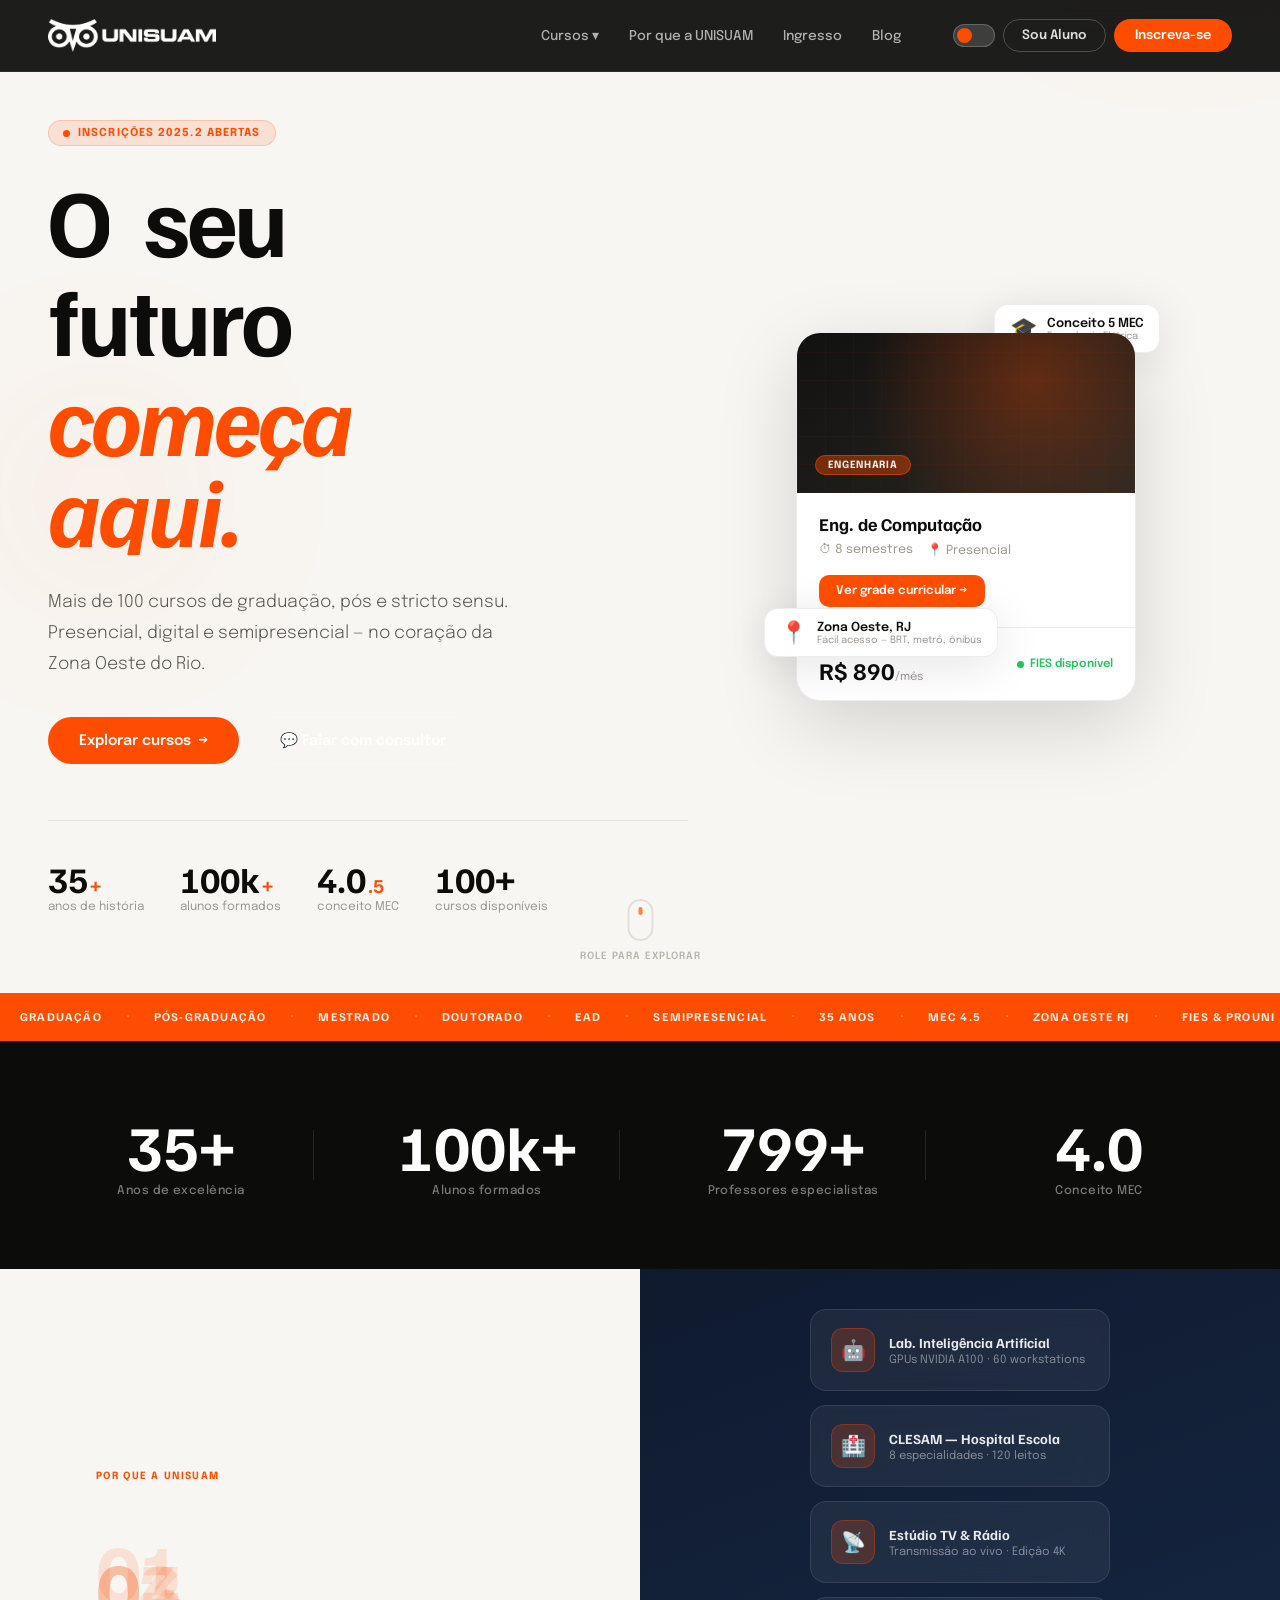
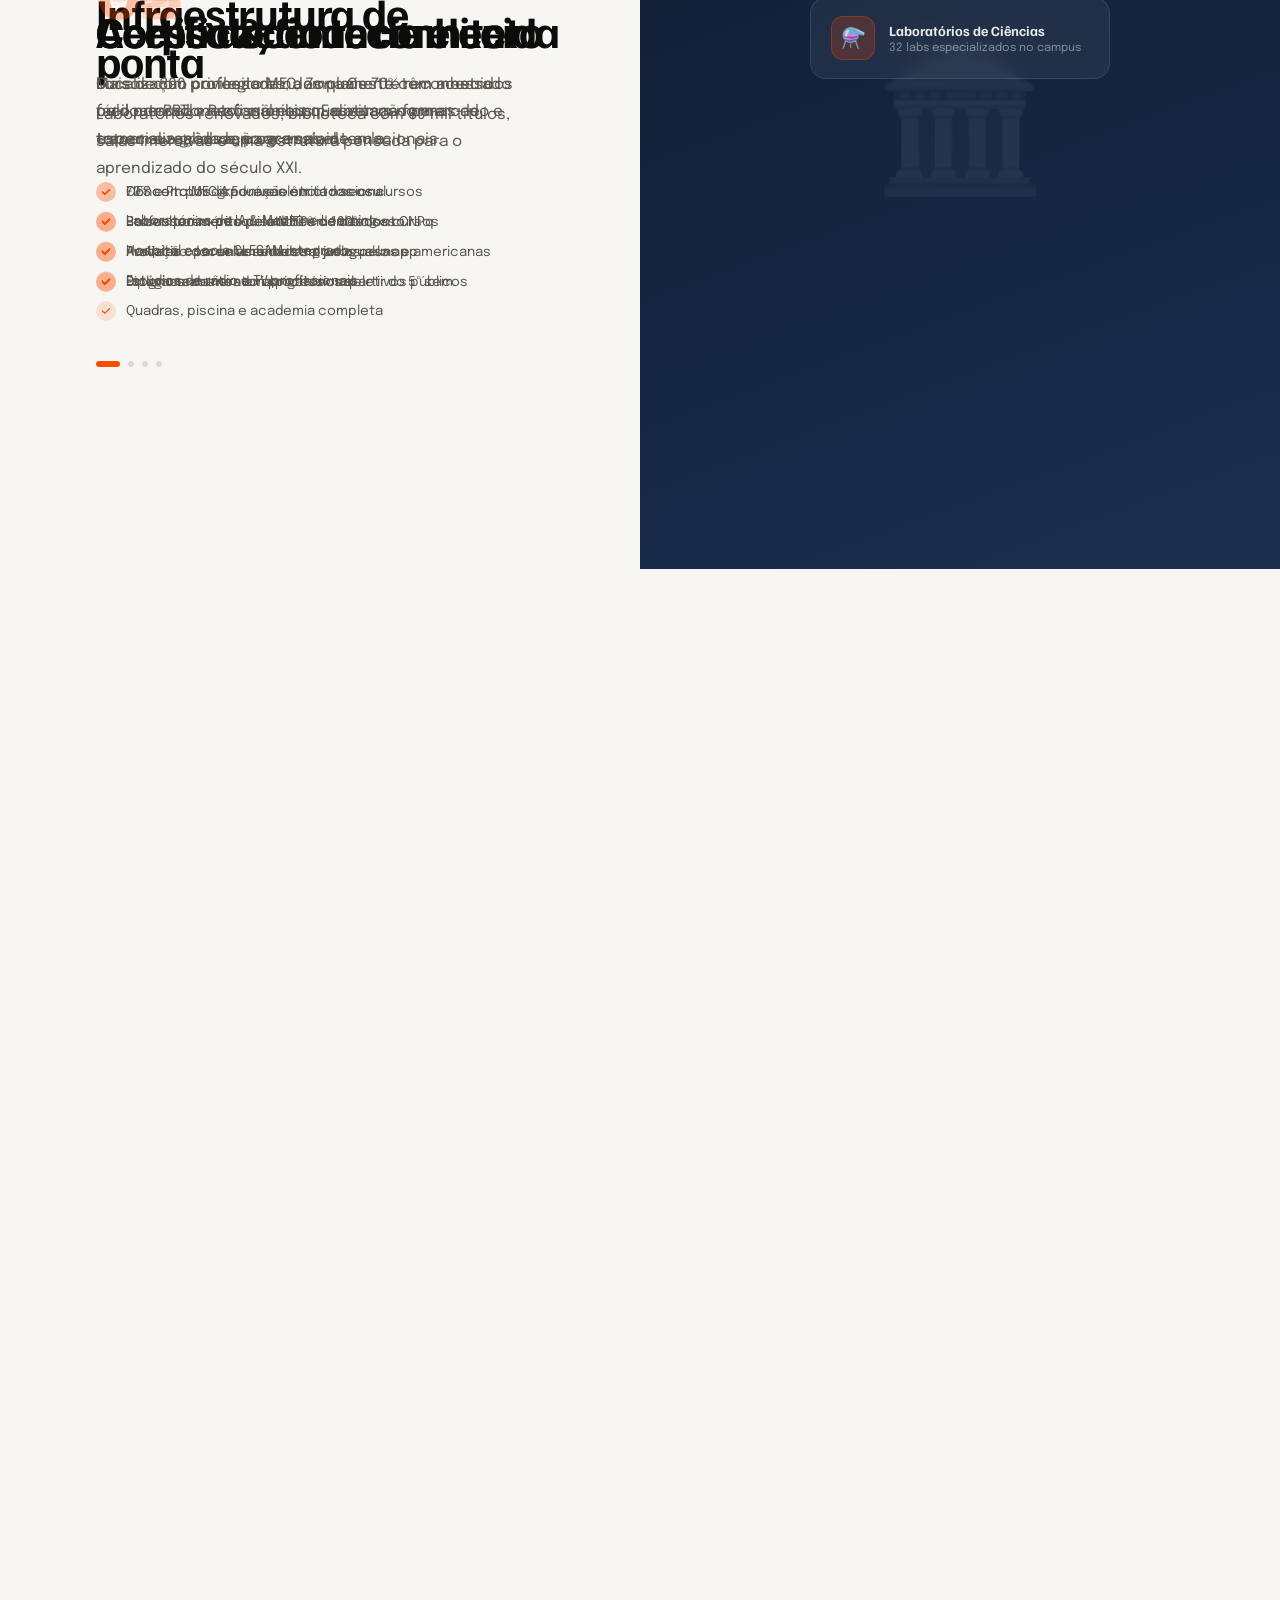
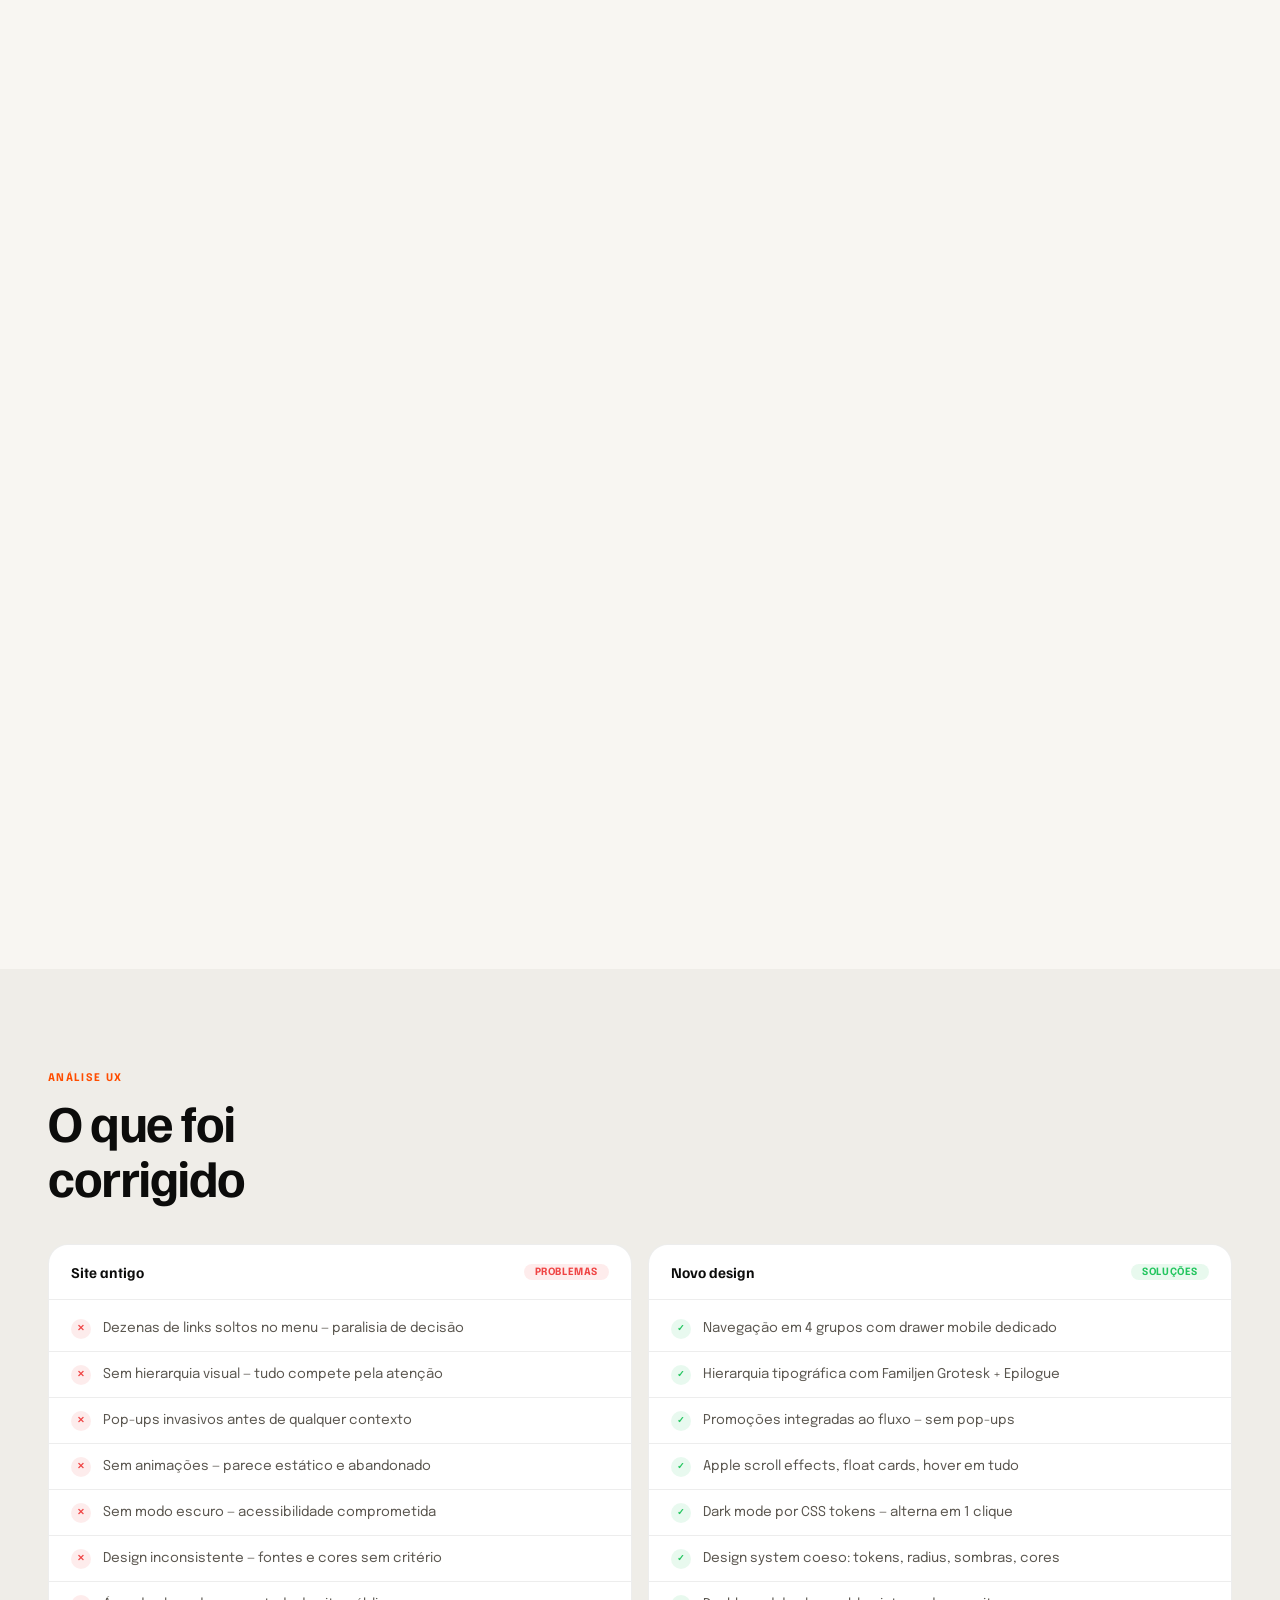
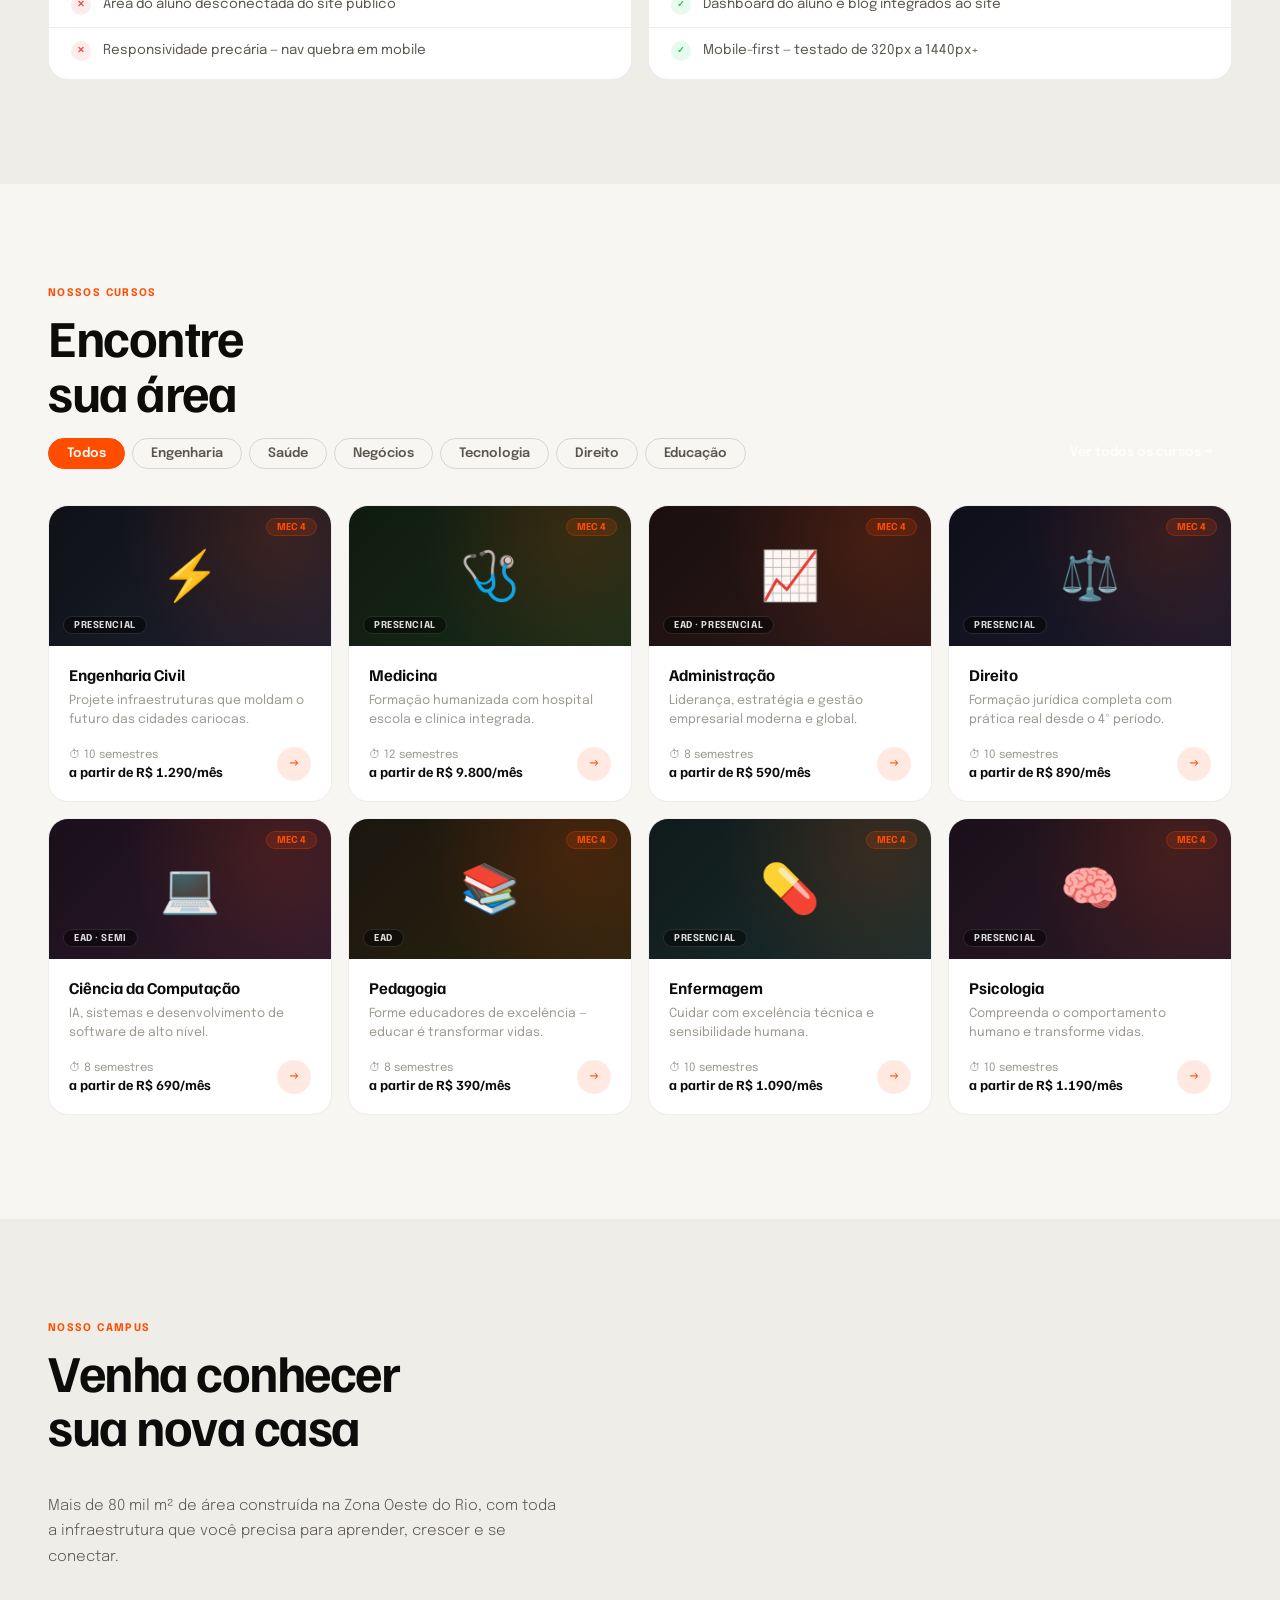
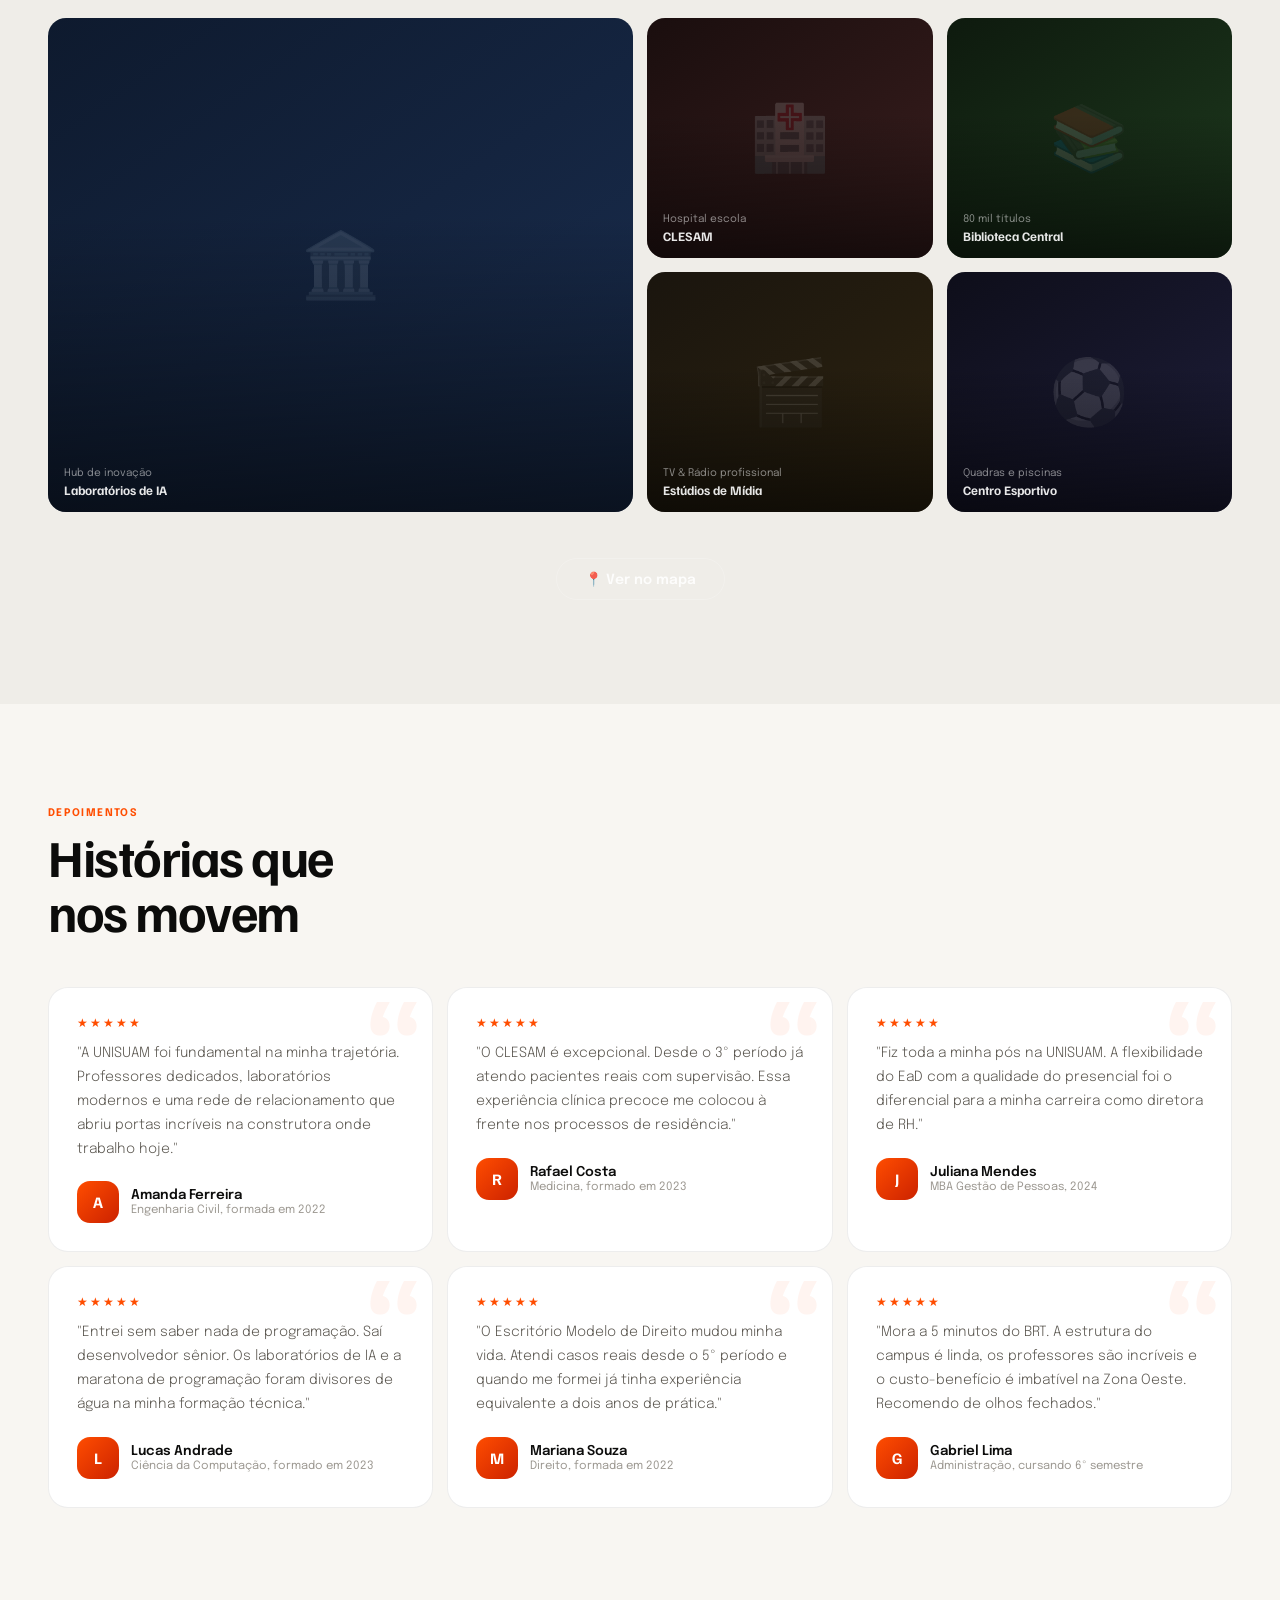
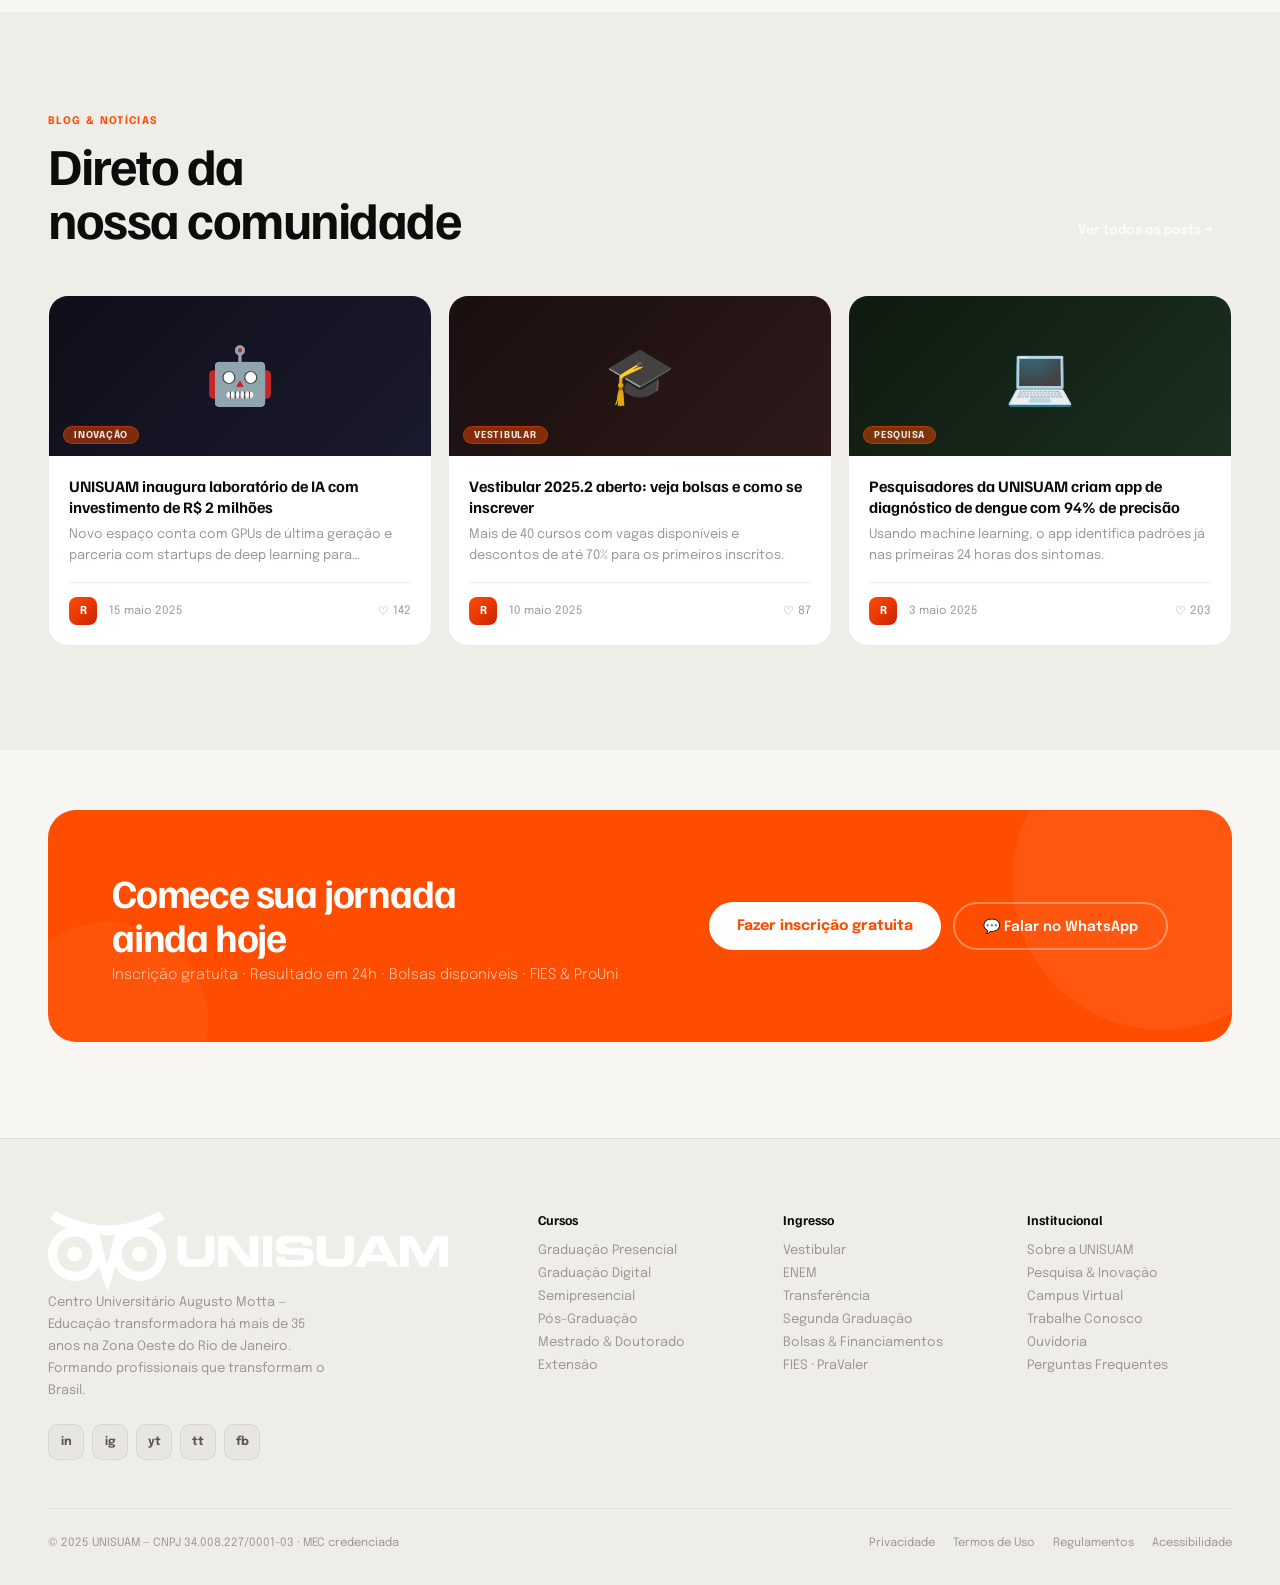
==== commit 046a88ea: "O" ====
--- a/index.html
+++ b/index.html
@@ -1341,9 +1341,10 @@
     const h1 = document.querySelector('.hero-h1[data-split]');
     if (!h1) return;
     const raw = h1.innerHTML;
-    const parts = raw.split(/(<em>.*?<\/em>|\s+)/g).filter(p => p && !/^\s+$/.test(p));
+    const parts = raw.split(/(<em>.*?<\/em>|<br\s*\/?>|\s+)/g).filter(p => p && !/^\s+$/.test(p));
     h1.innerHTML = parts.map(part => {
       if (part.startsWith('<em>')) return `<span class="word"><em><span>${part.replace(/<\/?em>/g,'')}</span></em></span>`;
+      if (/^<br/i.test(part)) return part;
       return `<span class="word"><span>${part}</span></span>`;
     }).join(' ');
     requestAnimationFrame(() => {
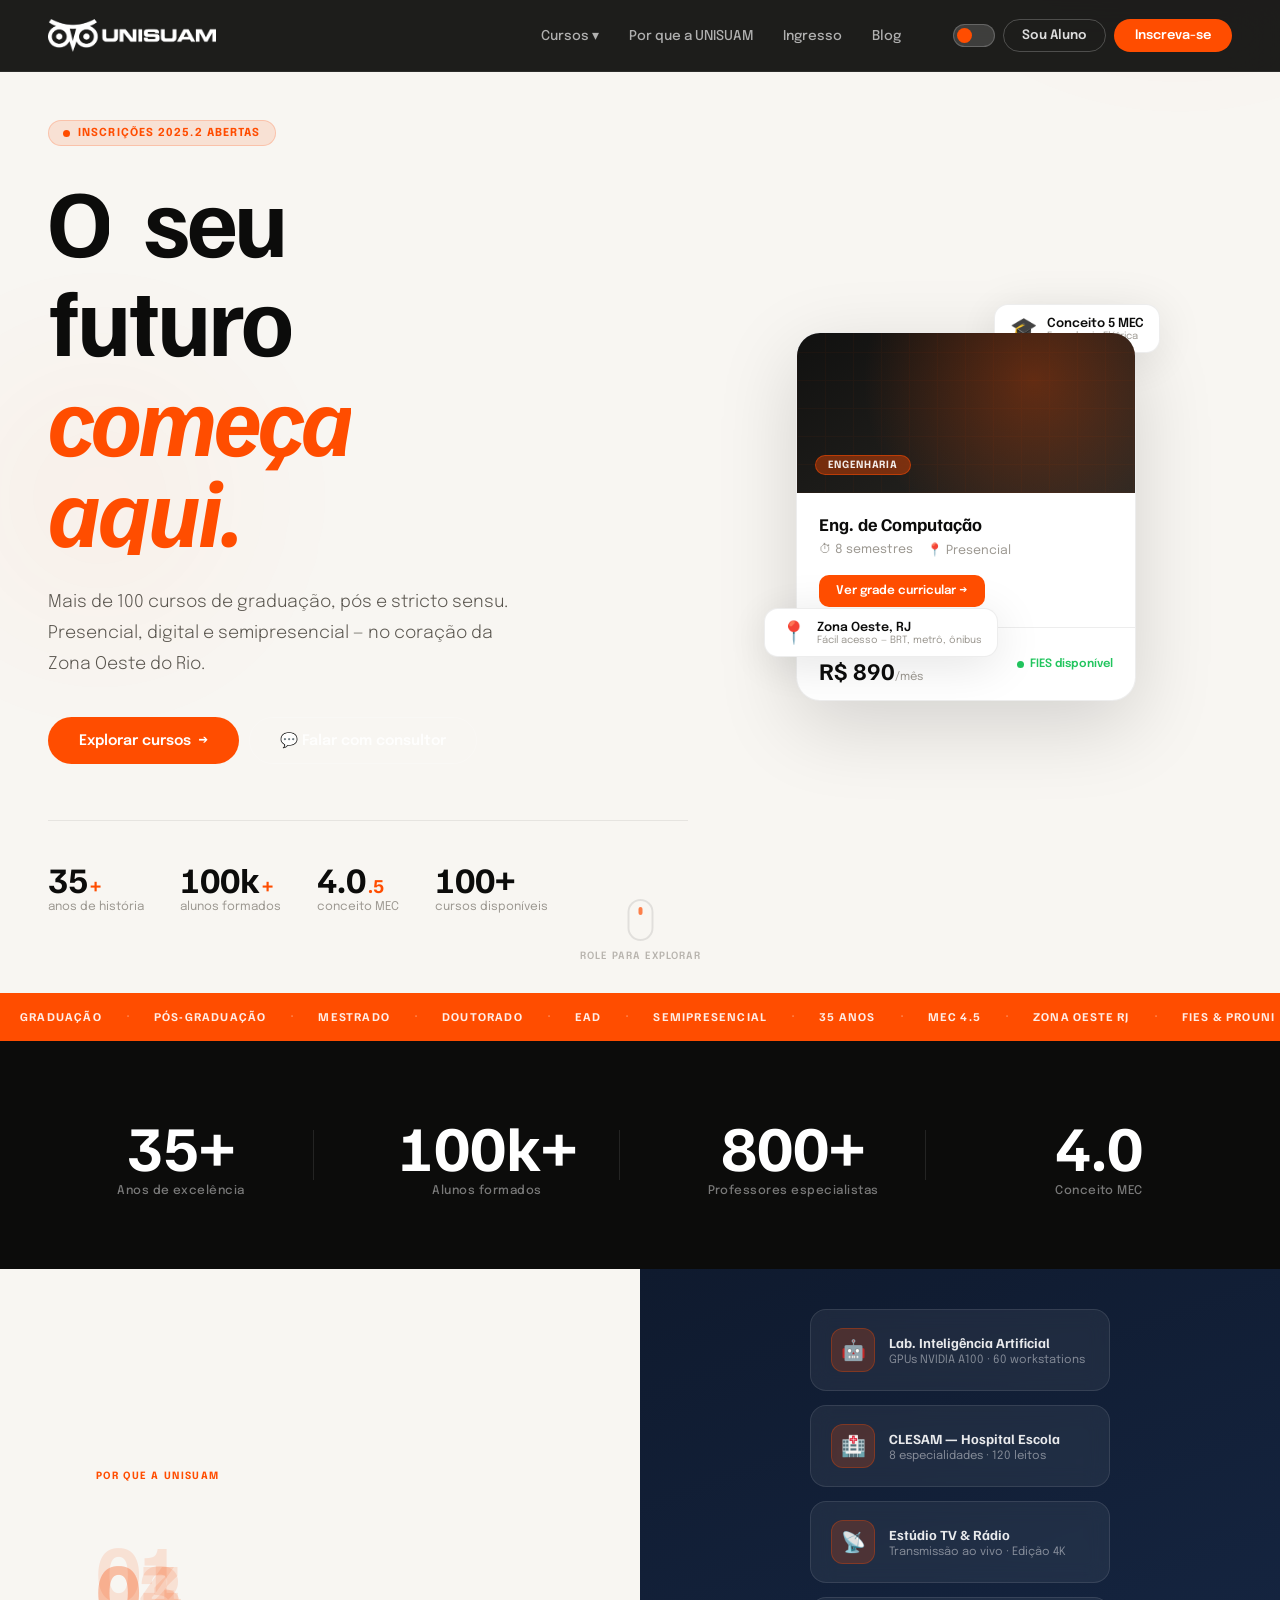
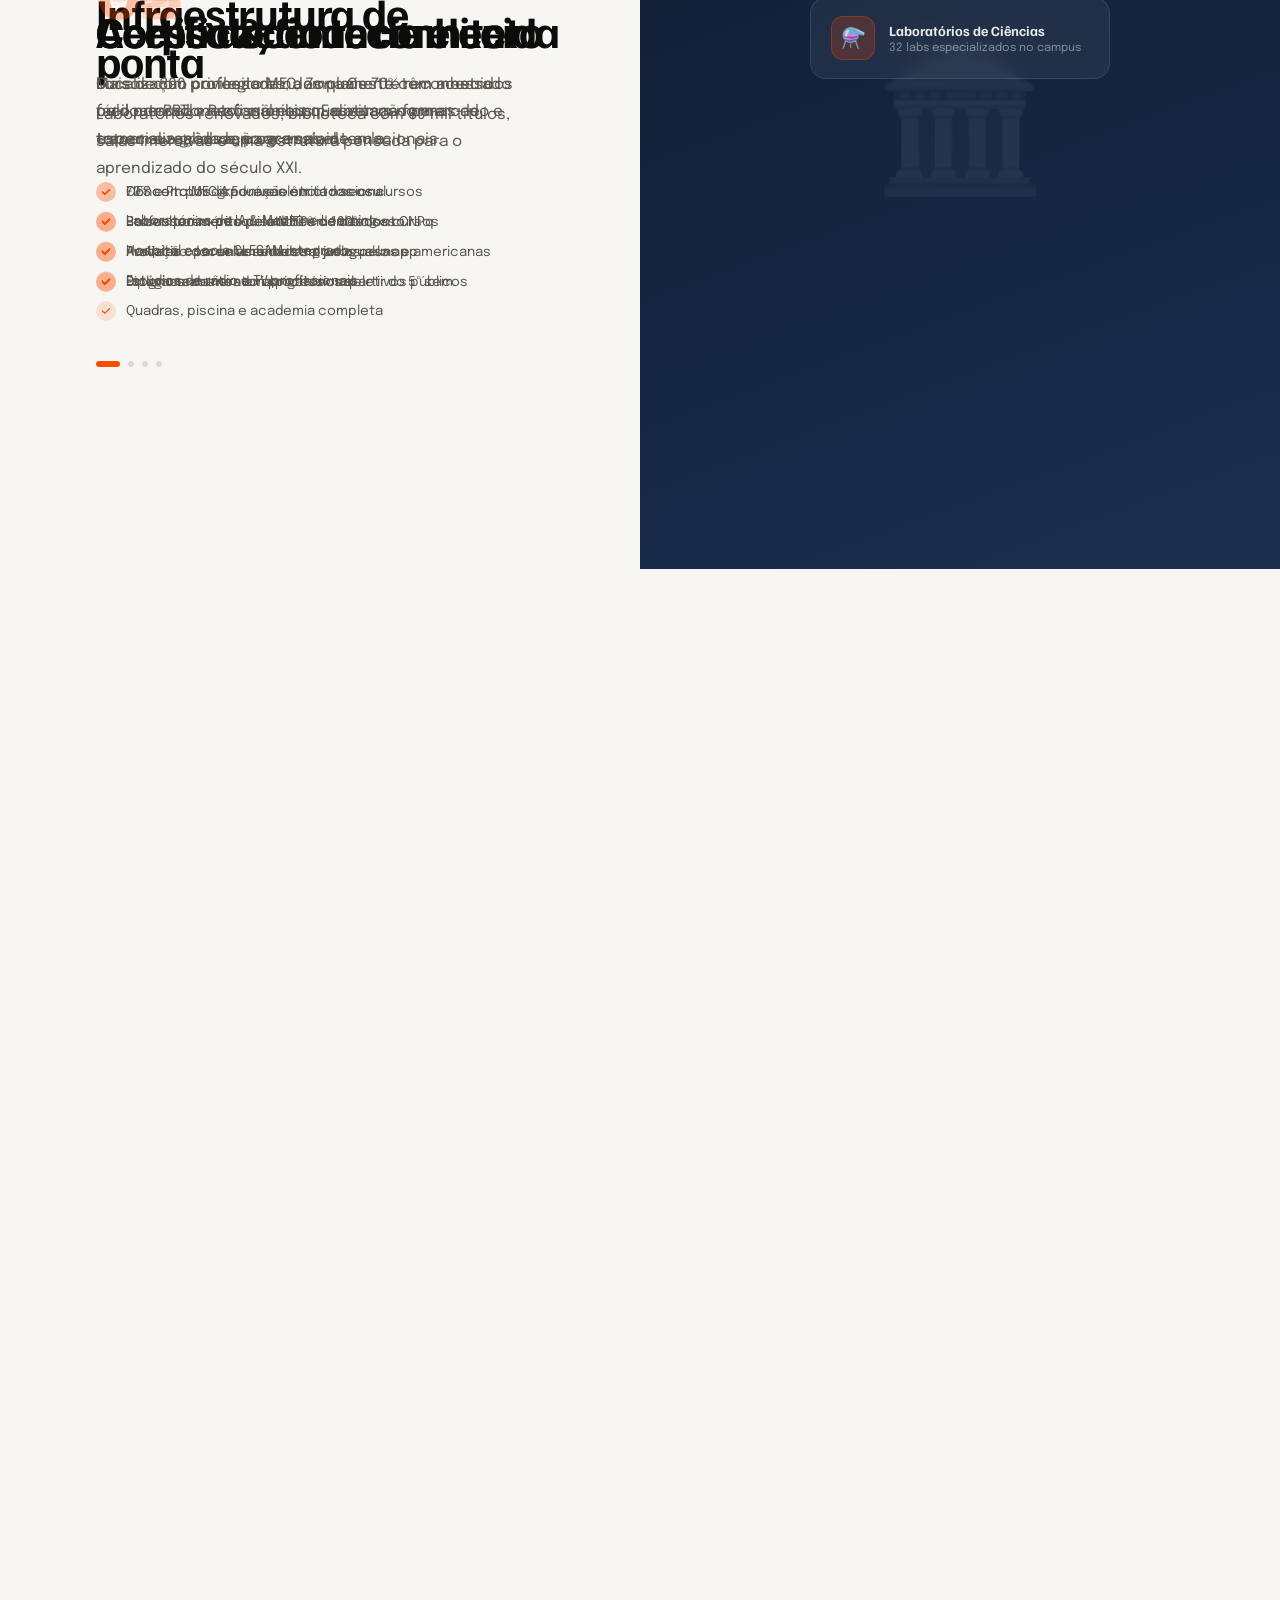
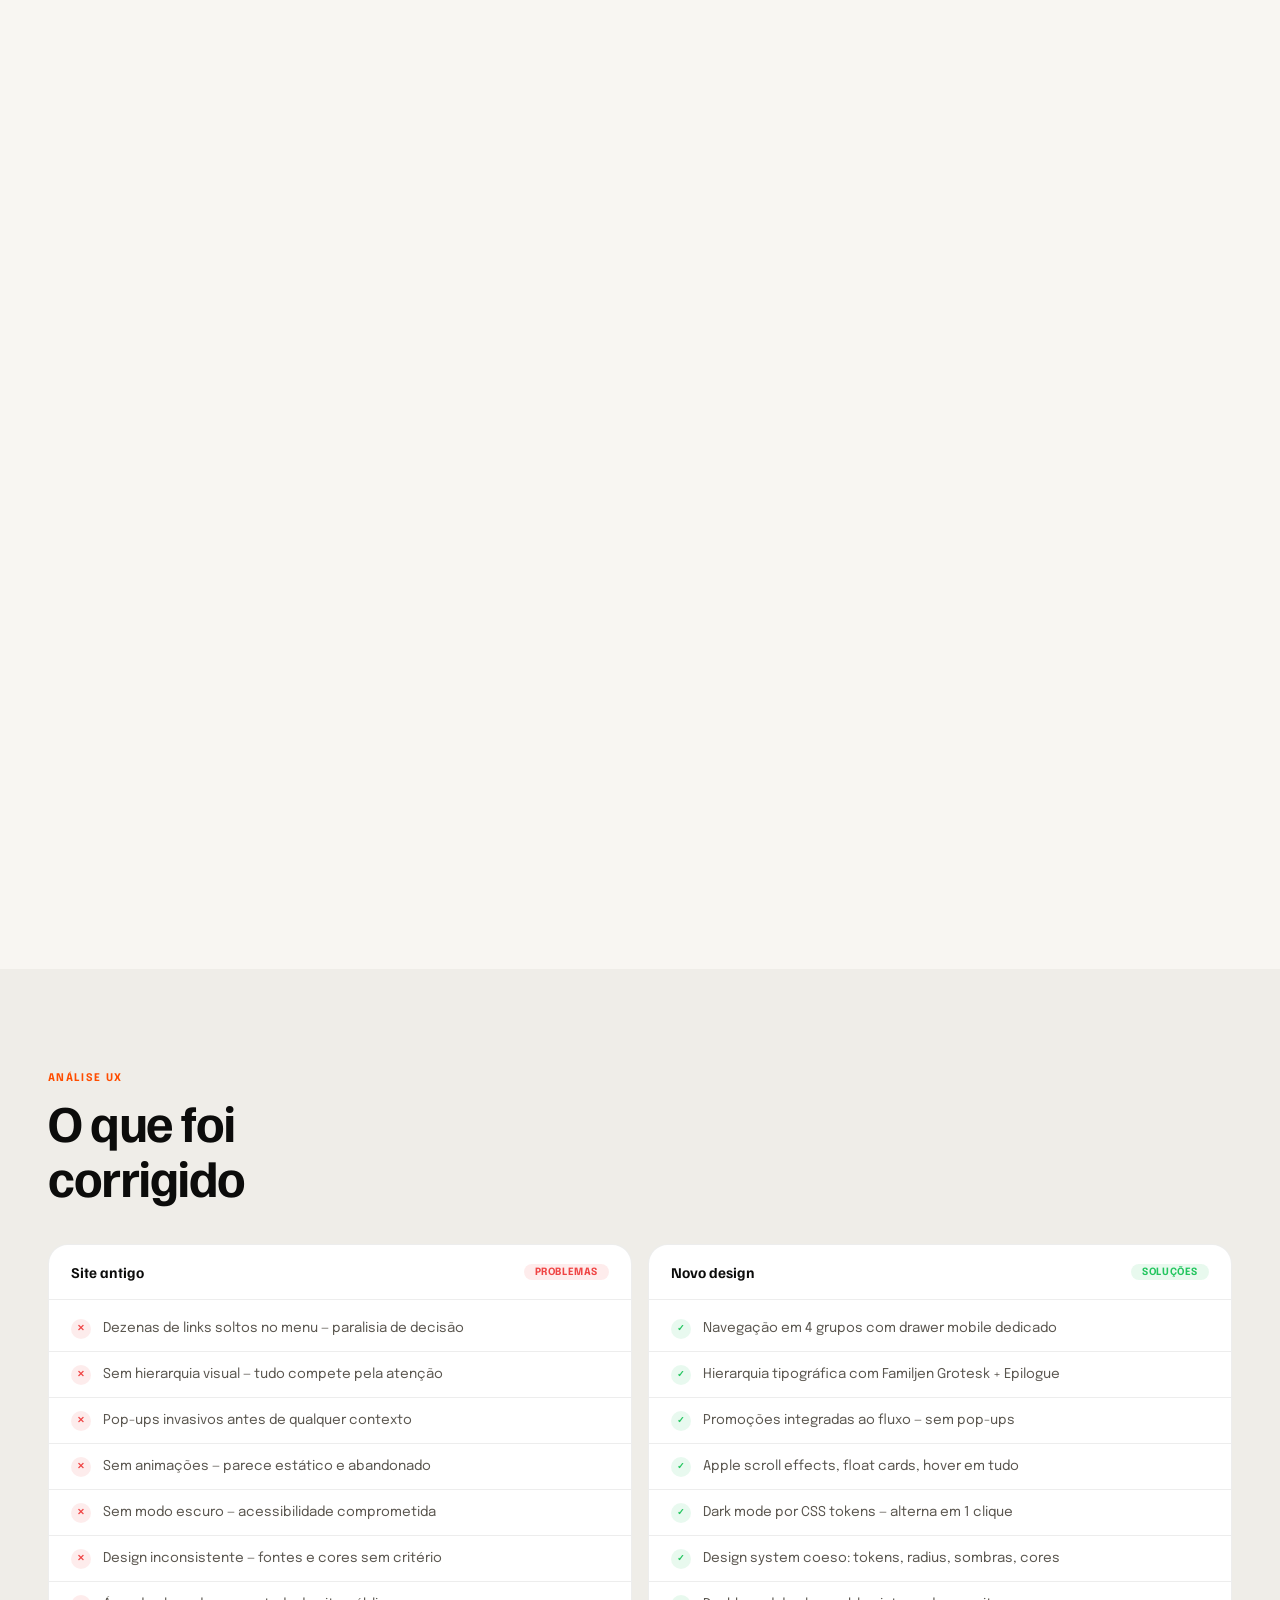
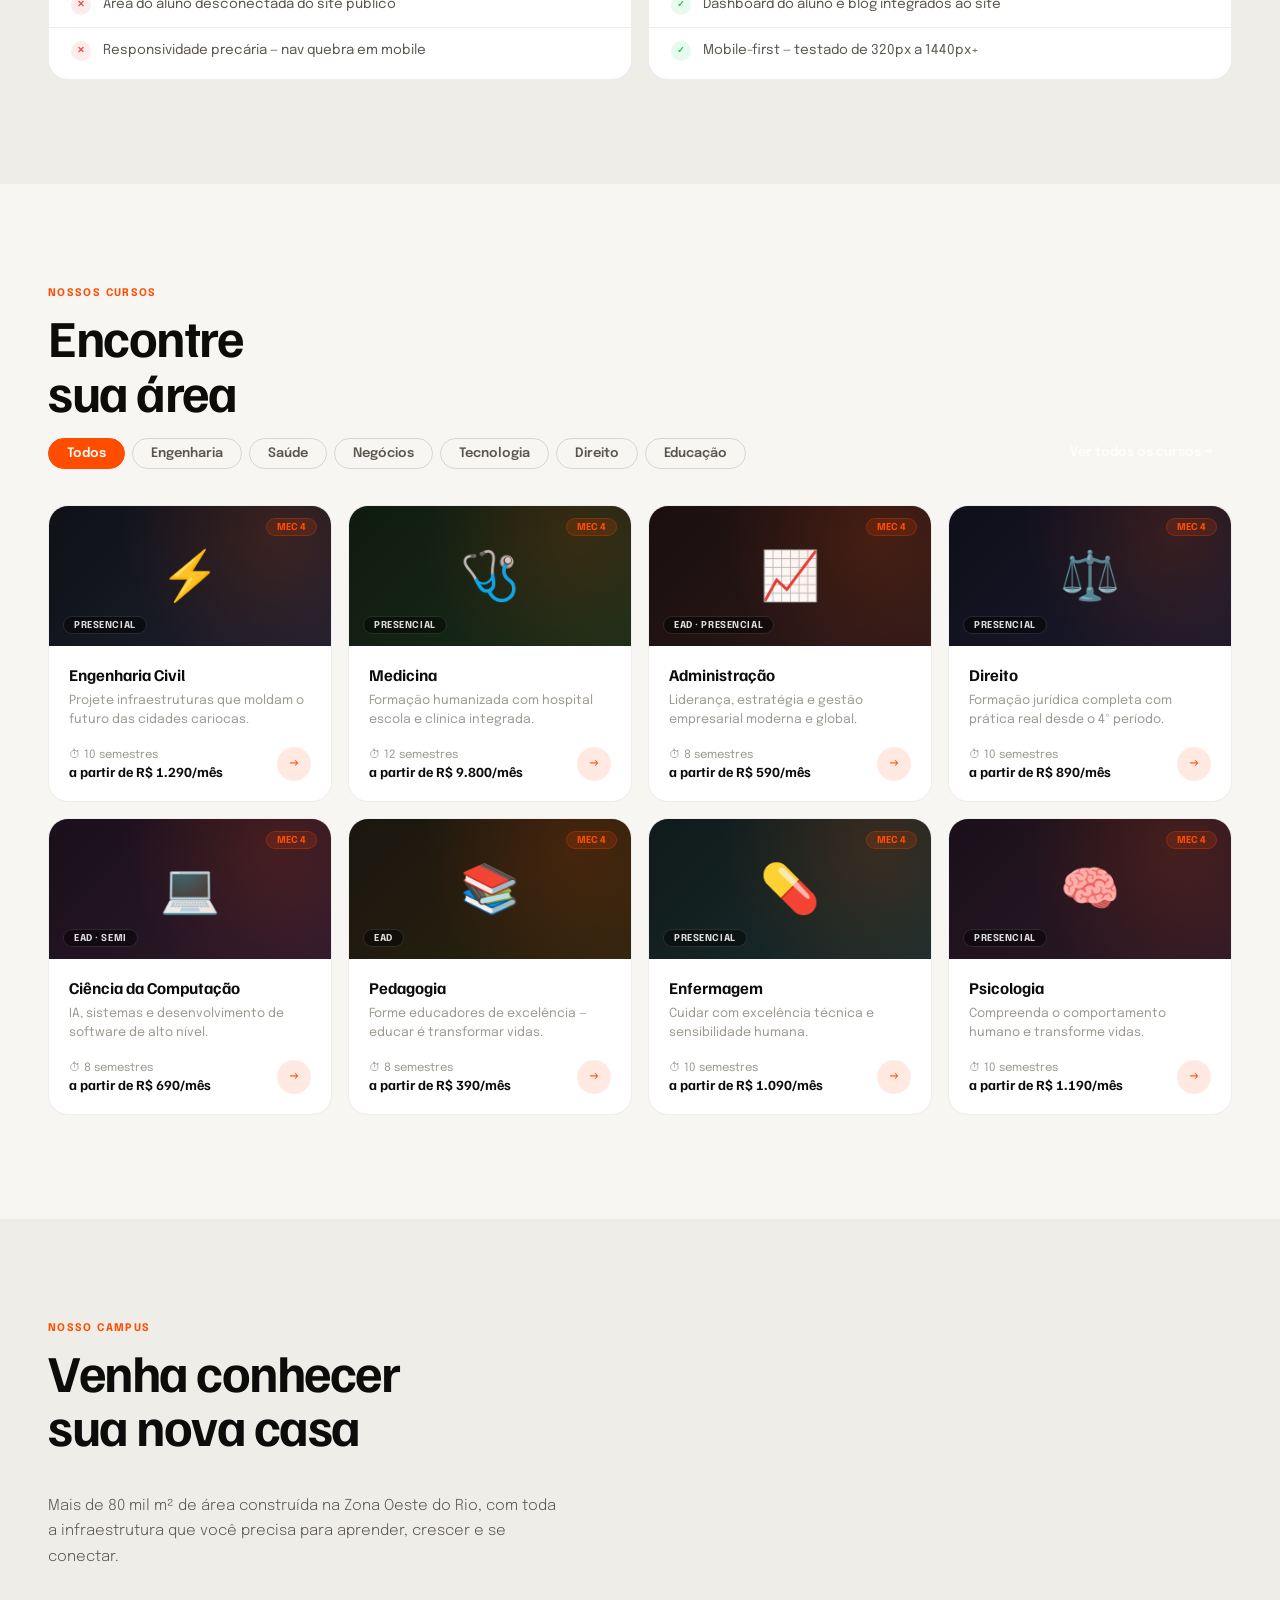
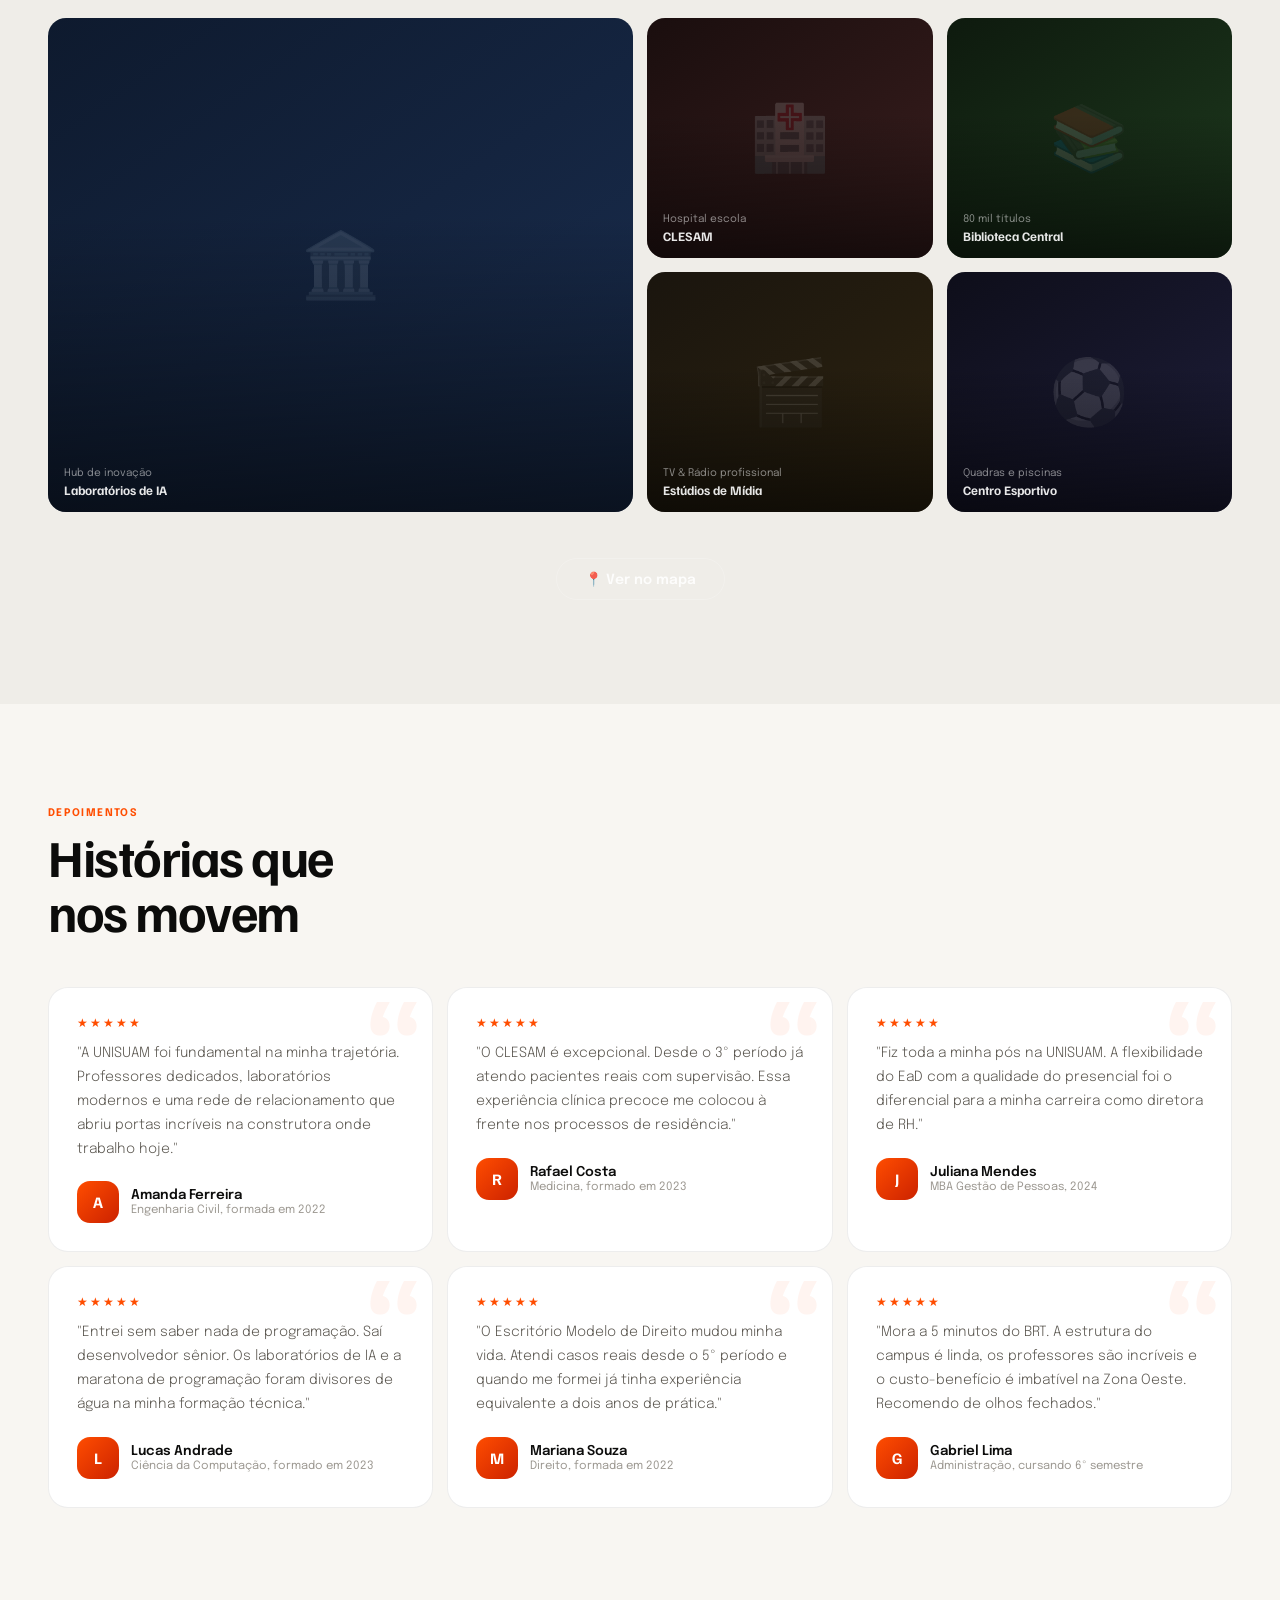
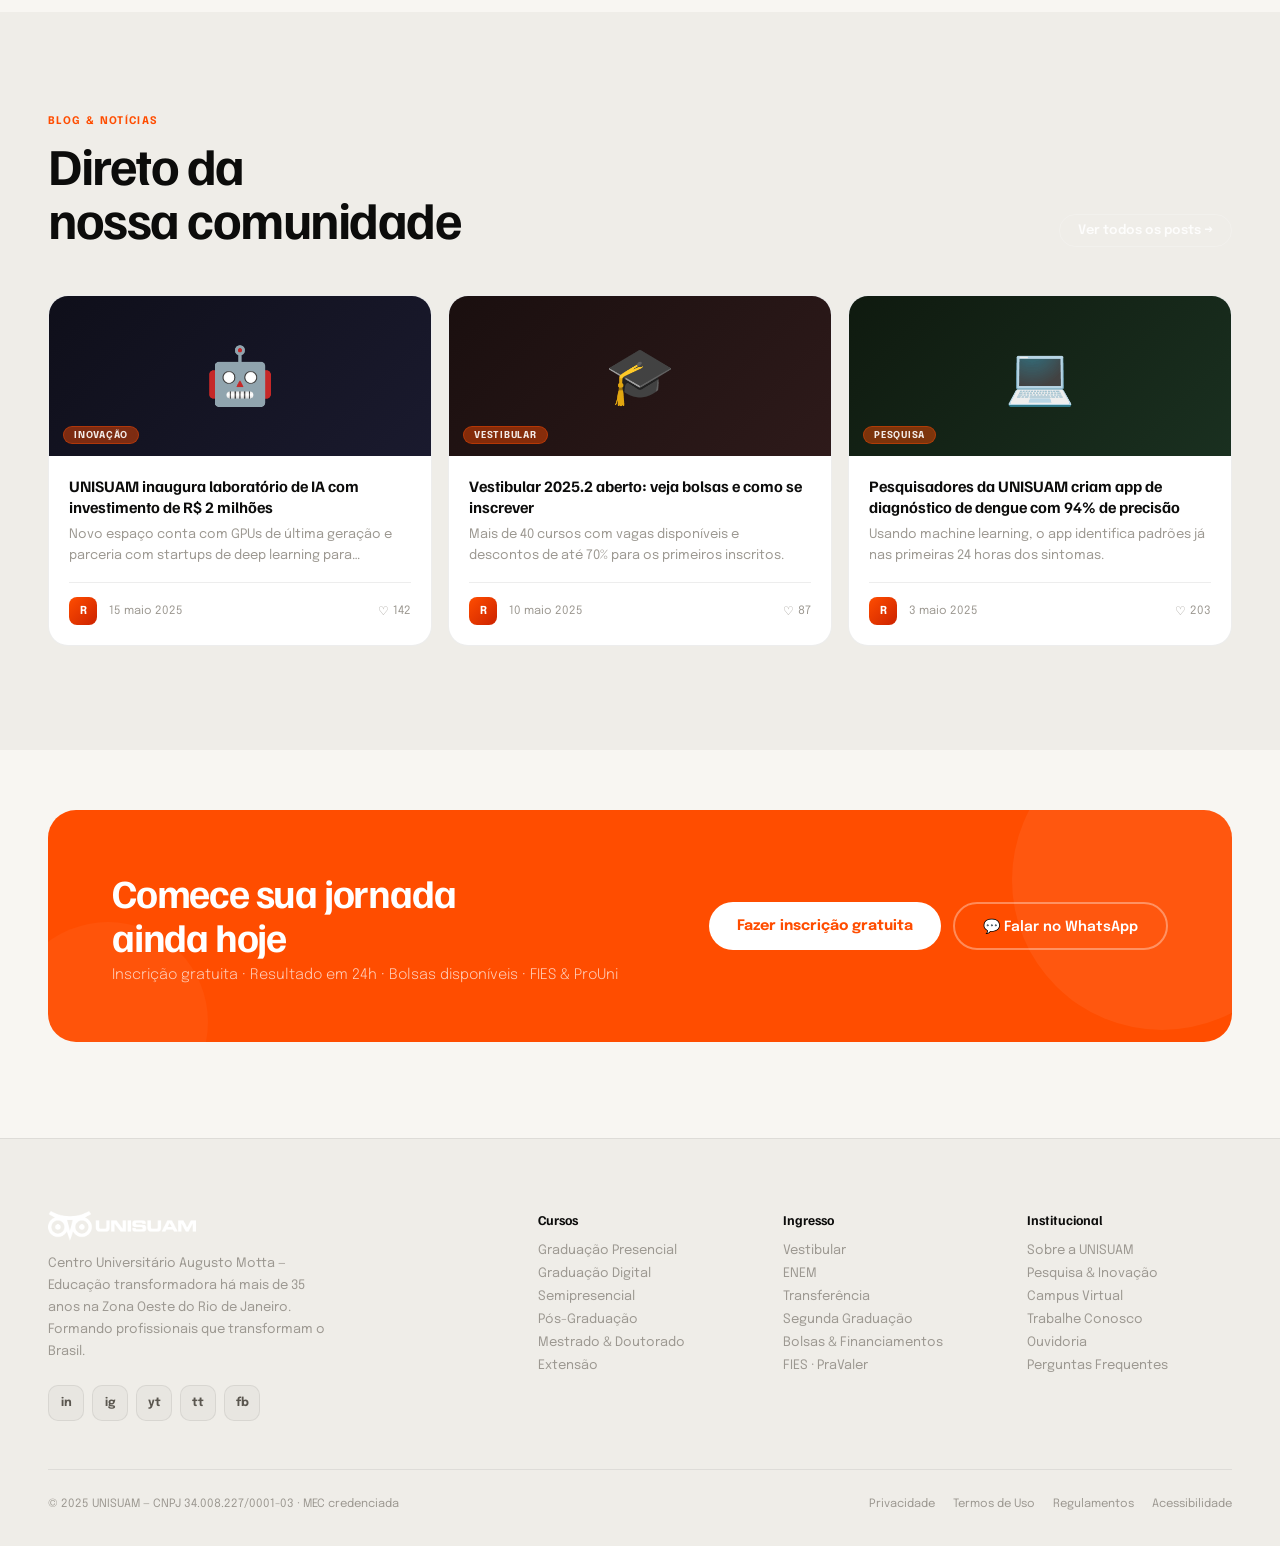
==== commit 578df55d: "resp" ====
--- a/index.html
+++ b/index.html
@@ -167,7 +167,7 @@
 .fsv-card-icon{width:44px;height:44px;border-radius:12px;background:rgba(255,77,0,.2);border:1px solid rgba(255,77,0,.3);display:flex;align-items:center;justify-content:center;font-size:20px;flex-shrink:0}
 .fsv-card-title{font-family:var(--fd);font-size:14px;font-weight:700;color:rgba(255,255,255,.9);margin-bottom:3px}
 .fsv-card-sub{font-size:11.5px;color:rgba(255,255,255,.45)}
-@media(max-width:767px){.fs-track{height:auto}.fs-sticky{position:relative;height:auto;flex-direction:column}.fs-left{width:100%;padding:60px 20px 40px}.fs-right{width:100%;height:320px}.fs-item{position:static!important;opacity:1!important;transform:none!important;display:none}.fs-item.active{display:block}.fs-dots{justify-content:flex-start}}
+@media(max-width:900px){.fs-track{height:auto}.fs-sticky{position:relative;height:auto;flex-direction:column}.fs-left{width:100%;padding:60px 24px 40px}.fs-right{width:100%;height:360px}.fs-item{position:static!important;opacity:1!important;transform:none!important;display:none}.fs-item.active{display:block}.fs-dots{justify-content:flex-start}}
 /* SHARED */
 .section-inner{max-width:1320px;margin:0 auto}
 .eyebrow{font-size:10.5px;font-weight:700;letter-spacing:.13em;text-transform:uppercase;color:var(--o);margin-bottom:12px;display:block}
@@ -344,8 +344,7 @@
 .ft-grid{display:grid;gap:40px;margin-bottom:48px}
 @media(min-width:640px){.ft-grid{grid-template-columns:1fr 1fr}}
 @media(min-width:1024px){.ft-grid{grid-template-columns:2.2fr 1fr 1fr 1fr}}
-.ft-brand-name{font-family:var(--fd);font-size:21px;font-weight:700;margin-bottom:12px}
-.ft-brand-name b{color:var(--o)}
+.ft-logo{height:30px;width:auto;display:block;margin-bottom:12px}
 .ft-desc{font-size:13px;color:var(--t3);line-height:1.7;max-width:280px;margin-bottom:22px}
 .ft-soc{display:flex;gap:8px}
 .soc-btn{width:36px;height:36px;border-radius:10px;background:var(--surf);border:1px solid var(--brd);display:flex;align-items:center;justify-content:center;font-size:12px;font-weight:700;color:var(--t2);cursor:pointer;transition:all .2s}
@@ -363,6 +362,9 @@
 .rv{opacity:0;transform:translateY(28px);transition:opacity .6s var(--ease),transform .6s var(--ease)}
 .rv.on{opacity:1;transform:none}
 .rv.d1{transition-delay:.1s}.rv.d2{transition-delay:.2s}.rv.d3{transition-delay:.3s}.rv.d4{transition-delay:.4s}
+/* ── Phone / tablet improvements ──────────────────────────────────────────── */
+@media(max-width:639px){.fchip{display:none}.hero-right{min-height:340px;padding-top:40px}.hero-btns{gap:8px}.hero-btns .btn{flex:1;min-width:0;justify-content:center;text-align:center}}
+@media(max-width:479px){.hero-h1{font-size:clamp(36px,11vw,52px);letter-spacing:-1px}.hero-data{gap:16px}.hd-num{font-size:26px}.sec-h2{letter-spacing:-.6px;margin-bottom:28px}}
 </style>
 </head>
 <body>
